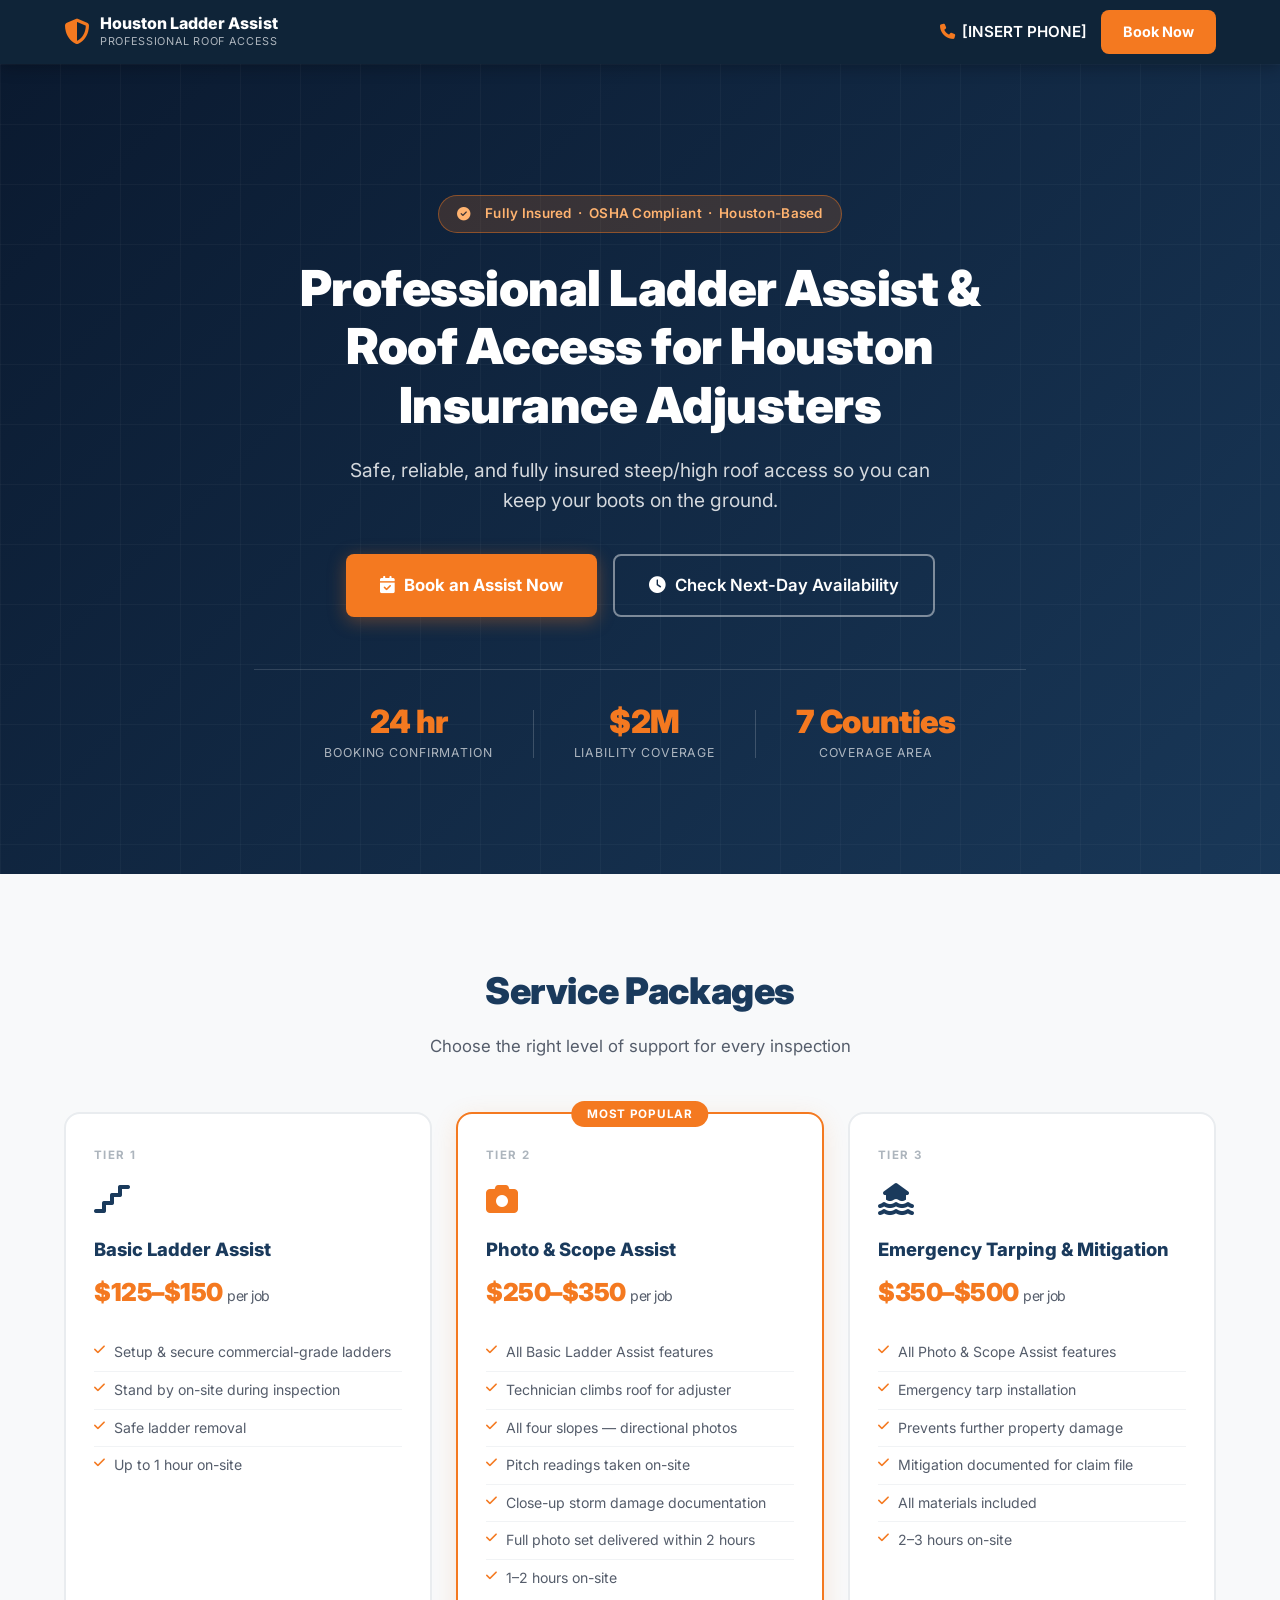
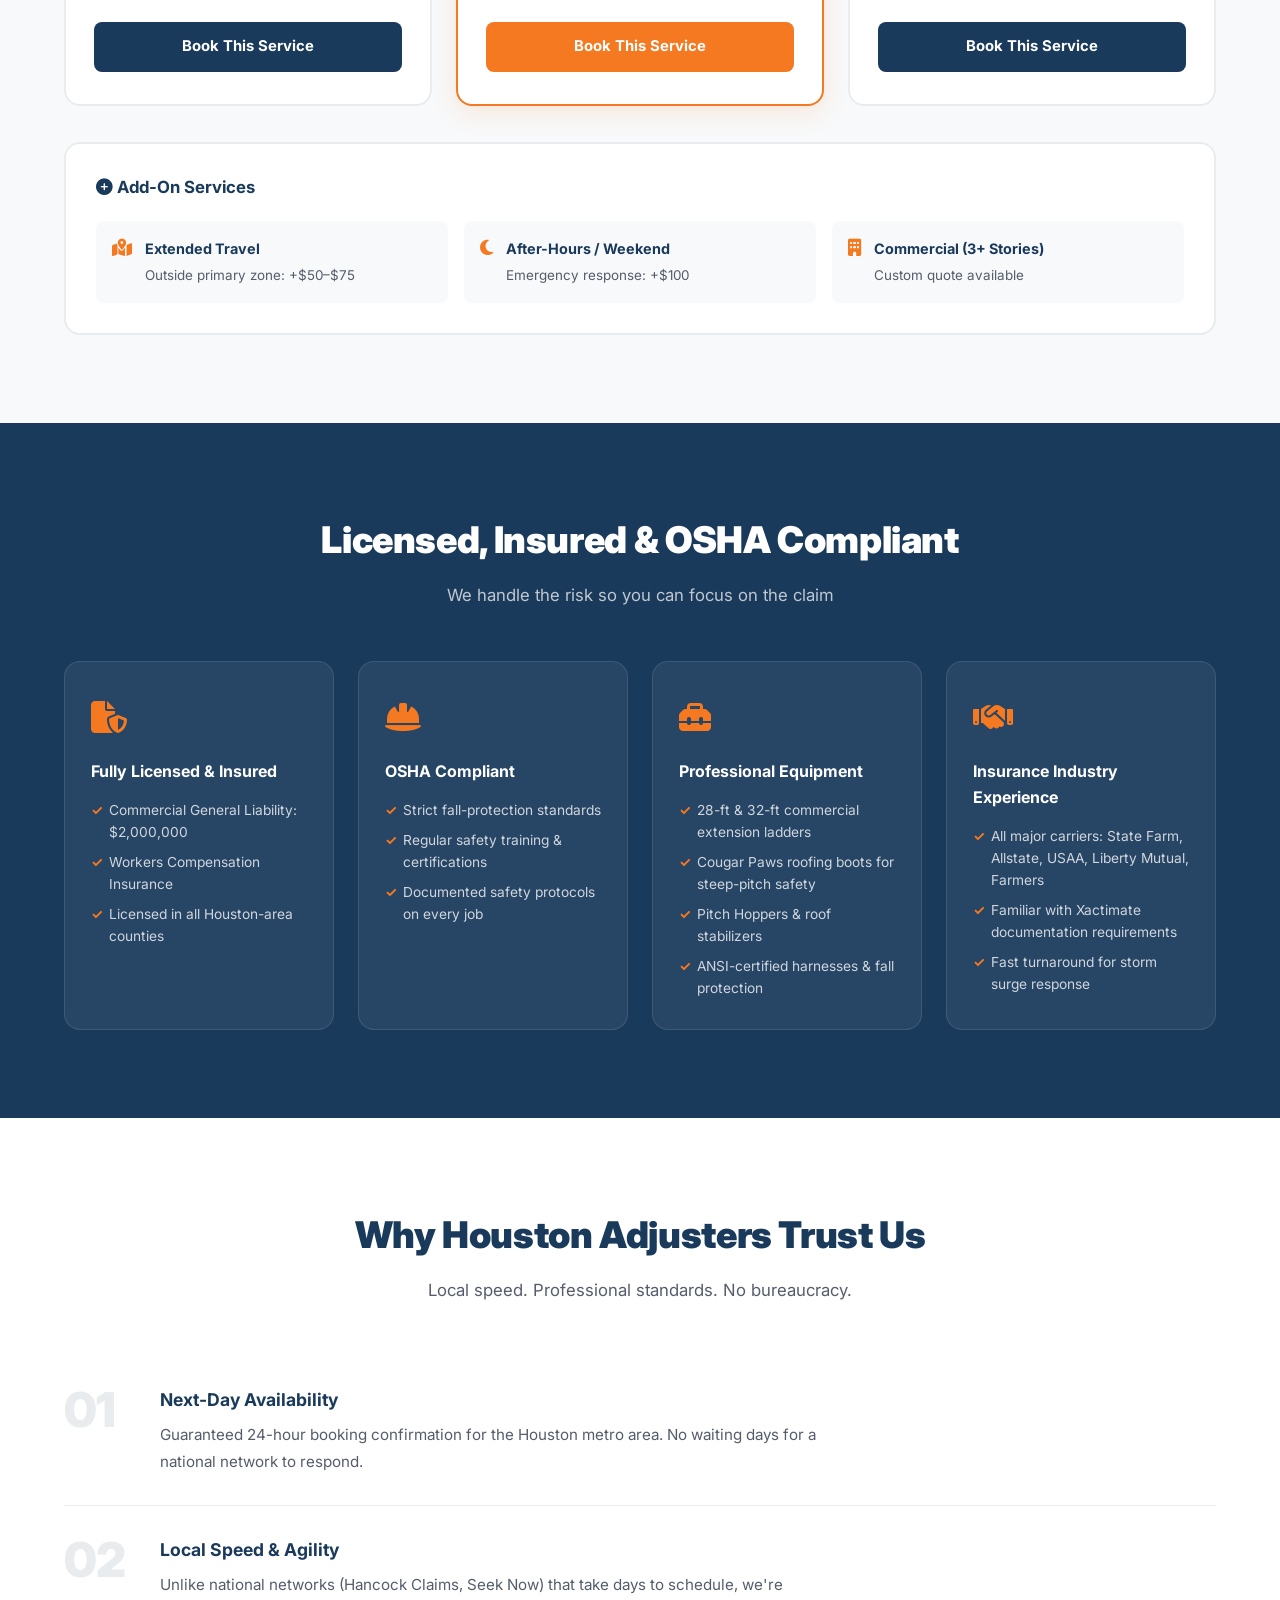
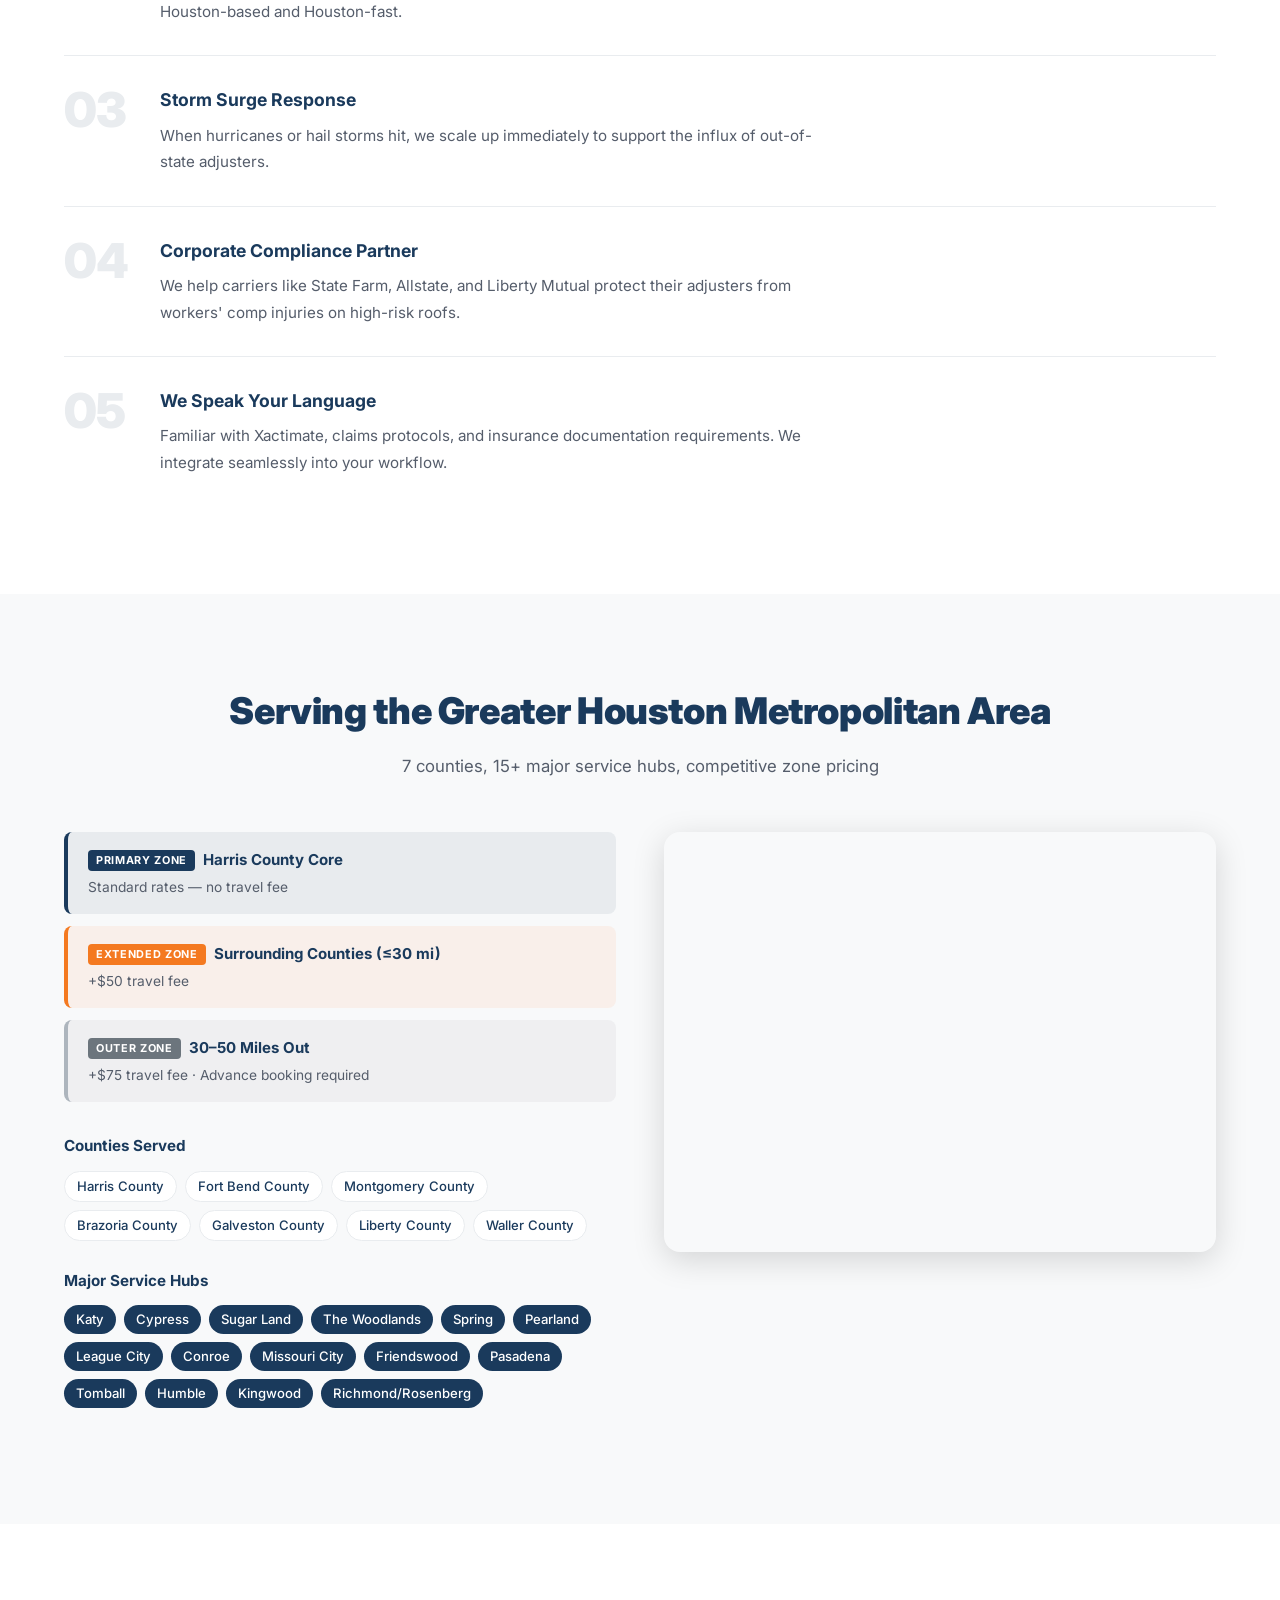
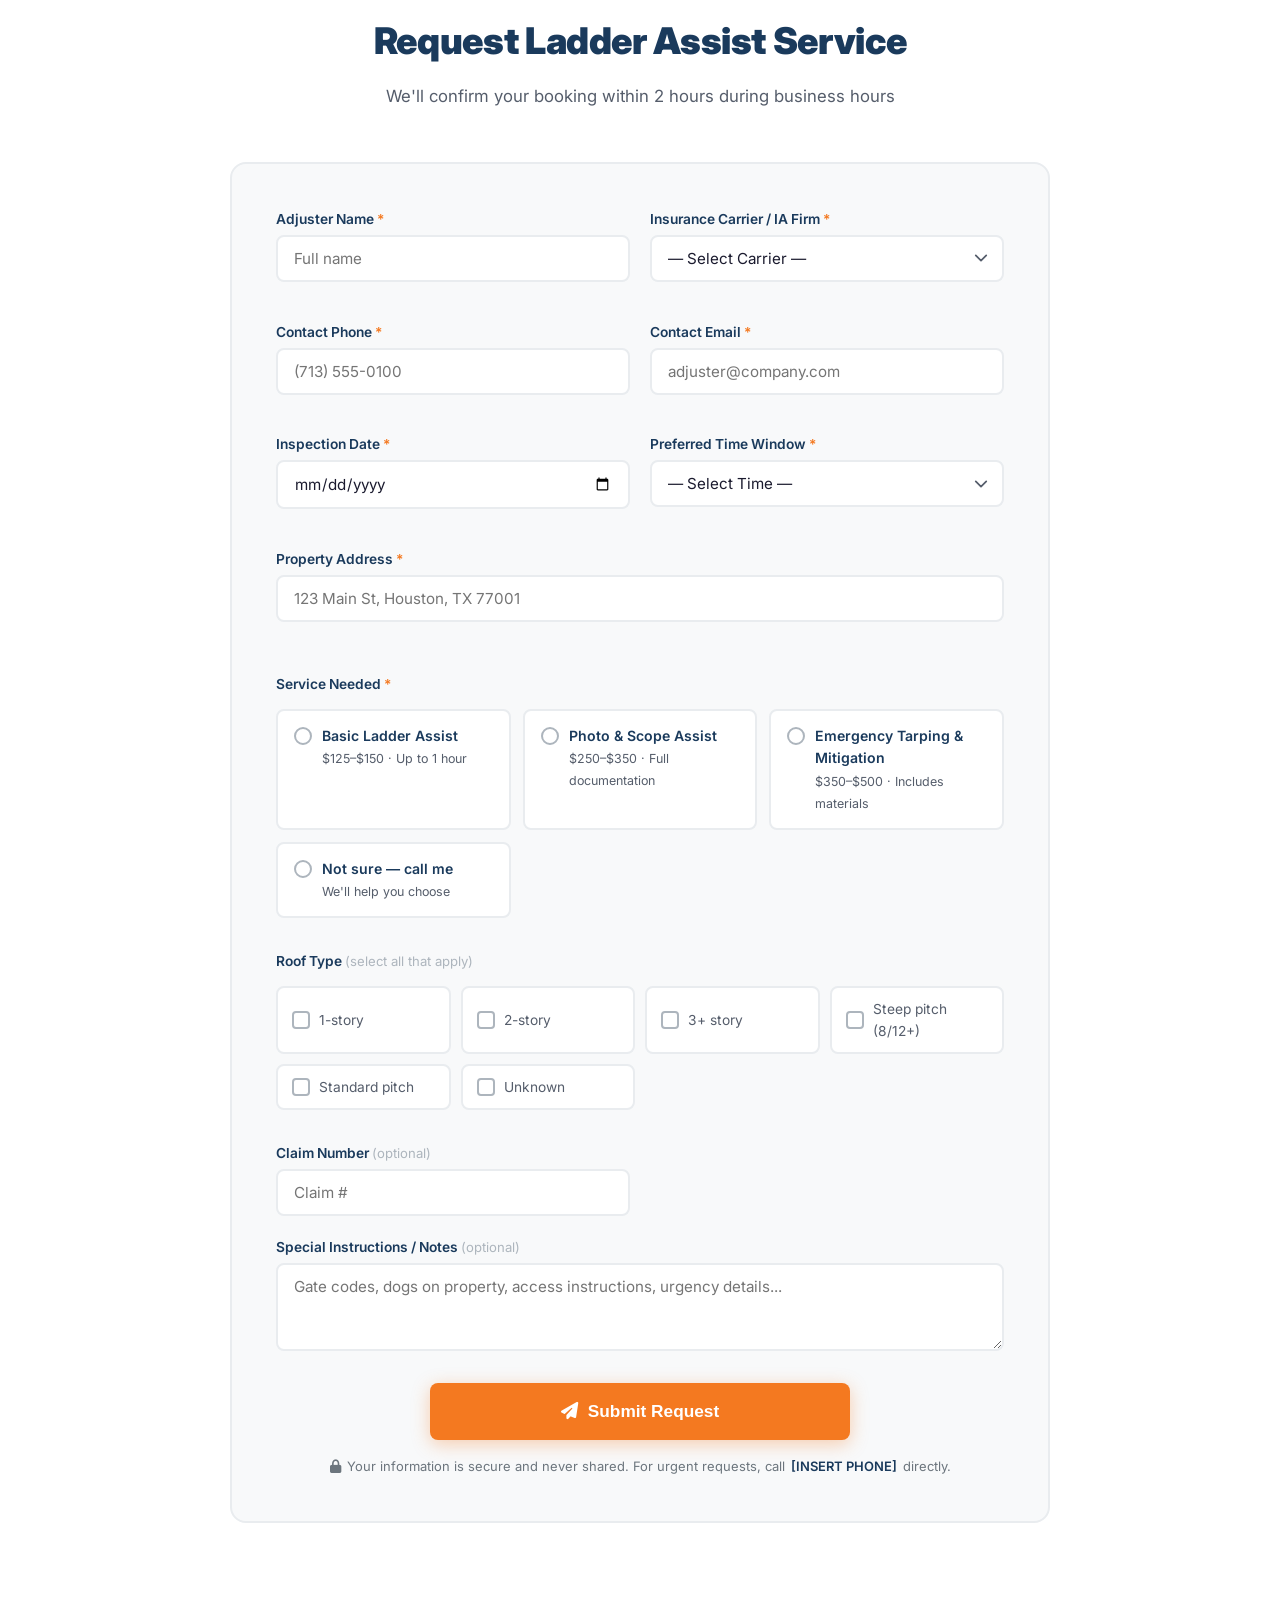
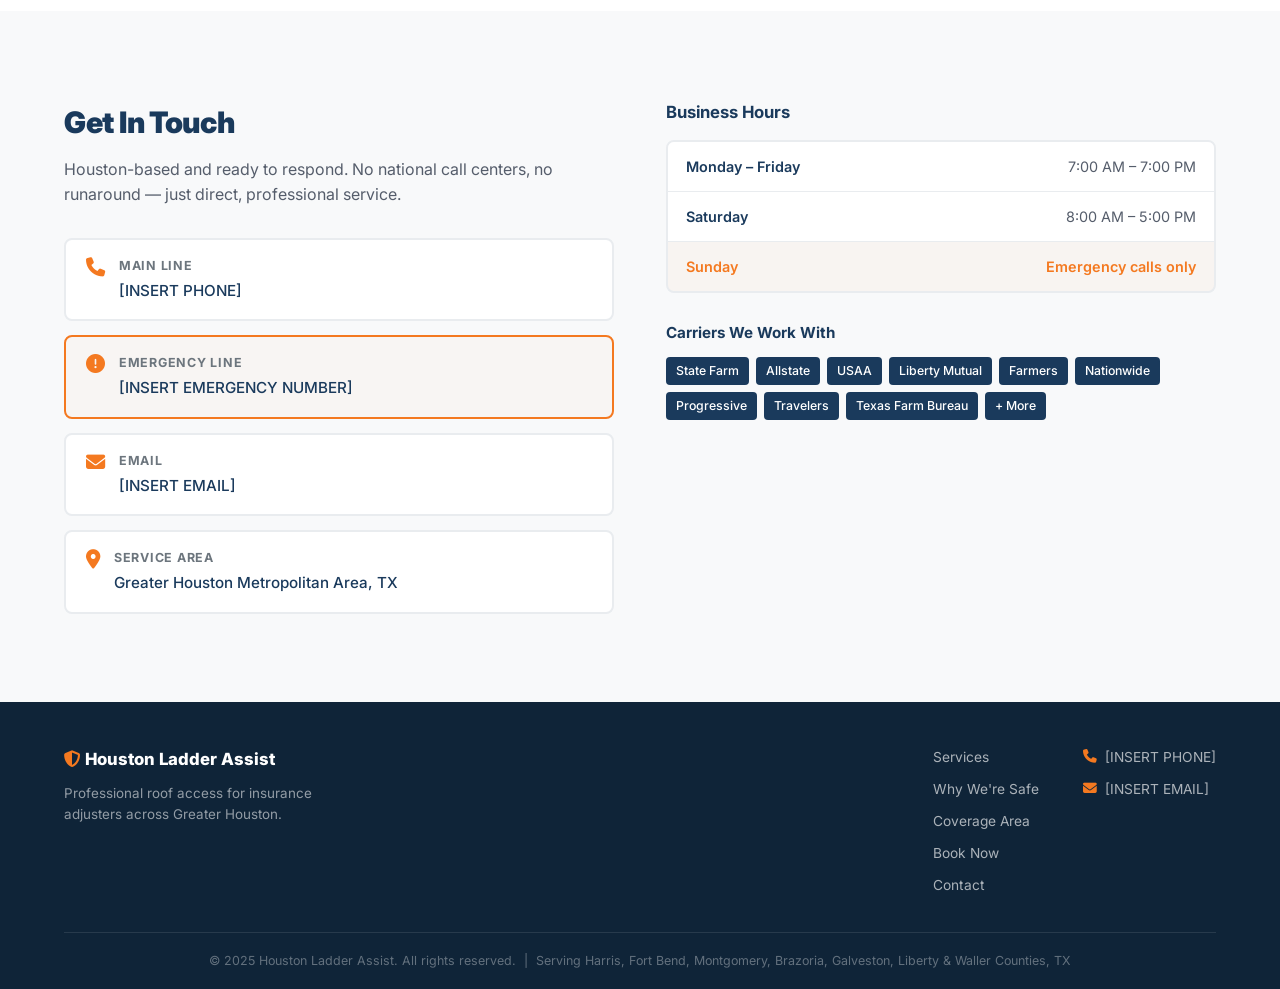
==== index.html @ 29b08df9 "Add full Houston Ladder Assist website Mobile-first, single-page site for a Houston roof access/ladd" ====
<!DOCTYPE html>
<html lang="en">
<head>
  <meta charset="UTF-8">
  <meta name="viewport" content="width=device-width, initial-scale=1.0">
  <title>Houston Ladder Assist | Professional Roof Access for Insurance Adjusters</title>
  <meta name="description" content="Professional ladder assist and roof access for insurance adjusters in Houston, TX. Fully insured, OSHA compliant. Serving Harris, Fort Bend, Montgomery, Brazoria & Galveston counties.">
  <meta name="keywords" content="Houston ladder assist insurance adjusters, roof access service Houston insurance, steep roof ladder setup Houston, OSHA compliant roof access Houston, hail damage roof inspection Houston">

  <!-- Local Business Schema -->
  <script type="application/ld+json">
  {
    "@context": "https://schema.org",
    "@type": "LocalBusiness",
    "name": "Houston Ladder Assist",
    "description": "Professional ladder assist and roof access service for insurance adjusters across Greater Houston",
    "telephone": "[INSERT PHONE]",
    "email": "[INSERT EMAIL]",
    "areaServed": ["Harris County TX", "Fort Bend County TX", "Montgomery County TX", "Brazoria County TX", "Galveston County TX", "Liberty County TX", "Waller County TX"],
    "address": {
      "@type": "PostalAddress",
      "addressLocality": "Houston",
      "addressRegion": "TX",
      "addressCountry": "US"
    },
    "openingHours": ["Mo-Fr 07:00-19:00", "Sa 08:00-17:00"],
    "priceRange": "$125-$500"
  }
  </script>

  <link rel="preconnect" href="https://fonts.googleapis.com">
  <link href="https://fonts.googleapis.com/css2?family=Inter:wght@400;500;600;700;800;900&display=swap" rel="stylesheet">
  <link rel="stylesheet" href="https://cdnjs.cloudflare.com/ajax/libs/font-awesome/6.5.0/css/all.min.css">
  <link rel="stylesheet" href="styles.css">
</head>
<body>

  <!-- ===== STICKY HEADER ===== -->
  <header class="sticky-header" id="stickyHeader">
    <div class="header-inner">
      <a href="#home" class="logo">
        <span class="logo-icon"><i class="fas fa-shield-halved"></i></span>
        <div>
          <span class="logo-title">Houston Ladder Assist</span>
          <span class="logo-tagline">Professional Roof Access</span>
        </div>
      </a>
      <div class="header-actions">
        <a href="tel:[INSERT-PHONE]" class="header-phone">
          <i class="fas fa-phone"></i>
          <span>[INSERT PHONE]</span>
        </a>
        <a href="#booking-form" class="btn-header-cta">Book Now</a>
      </div>
    </div>
  </header>

  <!-- ===== HERO ===== -->
  <section class="hero" id="home">
    <div class="hero-content">
      <div class="hero-badge">
        <i class="fas fa-circle-check"></i>&nbsp; Fully Insured &nbsp;·&nbsp; OSHA Compliant &nbsp;·&nbsp; Houston-Based
      </div>
      <h1>Professional Ladder Assist &amp; Roof Access for Houston Insurance Adjusters</h1>
      <p class="hero-sub">Safe, reliable, and fully insured steep/high roof access so you can keep your boots on the ground.</p>
      <div class="hero-ctas">
        <a href="#booking-form" class="btn-primary"><i class="fas fa-calendar-check"></i> Book an Assist Now</a>
        <a href="#booking-form" class="btn-secondary"><i class="fas fa-clock"></i> Check Next-Day Availability</a>
      </div>
      <div class="hero-stats">
        <div class="stat">
          <strong>24 hr</strong>
          <span>Booking Confirmation</span>
        </div>
        <div class="stat-divider"></div>
        <div class="stat">
          <strong>$2M</strong>
          <span>Liability Coverage</span>
        </div>
        <div class="stat-divider"></div>
        <div class="stat">
          <strong>7 Counties</strong>
          <span>Coverage Area</span>
        </div>
      </div>
    </div>
  </section>

  <!-- ===== SERVICES ===== -->
  <section class="services" id="services">
    <div class="container">
      <div class="section-header">
        <h2>Service Packages</h2>
        <p>Choose the right level of support for every inspection</p>
      </div>

      <div class="services-grid">
        <!-- Tier 1 -->
        <div class="service-card">
          <div class="service-tier-label">Tier 1</div>
          <div class="service-icon"><i class="fas fa-stairs"></i></div>
          <h3>Basic Ladder Assist</h3>
          <div class="service-price">$125–$150 <span>per job</span></div>
          <ul class="service-features">
            <li><i class="fas fa-check"></i> Setup &amp; secure commercial-grade ladders</li>
            <li><i class="fas fa-check"></i> Stand by on-site during inspection</li>
            <li><i class="fas fa-check"></i> Safe ladder removal</li>
            <li><i class="fas fa-check"></i> Up to 1 hour on-site</li>
          </ul>
          <a href="#booking-form" class="btn-book">Book This Service</a>
        </div>

        <!-- Tier 2 - Featured -->
        <div class="service-card featured">
          <div class="service-badge">Most Popular</div>
          <div class="service-tier-label">Tier 2</div>
          <div class="service-icon"><i class="fas fa-camera"></i></div>
          <h3>Photo &amp; Scope Assist</h3>
          <div class="service-price">$250–$350 <span>per job</span></div>
          <ul class="service-features">
            <li><i class="fas fa-check"></i> All Basic Ladder Assist features</li>
            <li><i class="fas fa-check"></i> Technician climbs roof for adjuster</li>
            <li><i class="fas fa-check"></i> All four slopes — directional photos</li>
            <li><i class="fas fa-check"></i> Pitch readings taken on-site</li>
            <li><i class="fas fa-check"></i> Close-up storm damage documentation</li>
            <li><i class="fas fa-check"></i> Full photo set delivered within 2 hours</li>
            <li><i class="fas fa-check"></i> 1–2 hours on-site</li>
          </ul>
          <a href="#booking-form" class="btn-book">Book This Service</a>
        </div>

        <!-- Tier 3 -->
        <div class="service-card">
          <div class="service-tier-label">Tier 3</div>
          <div class="service-icon"><i class="fas fa-house-flood-water"></i></div>
          <h3>Emergency Tarping &amp; Mitigation</h3>
          <div class="service-price">$350–$500 <span>per job</span></div>
          <ul class="service-features">
            <li><i class="fas fa-check"></i> All Photo &amp; Scope Assist features</li>
            <li><i class="fas fa-check"></i> Emergency tarp installation</li>
            <li><i class="fas fa-check"></i> Prevents further property damage</li>
            <li><i class="fas fa-check"></i> Mitigation documented for claim file</li>
            <li><i class="fas fa-check"></i> All materials included</li>
            <li><i class="fas fa-check"></i> 2–3 hours on-site</li>
          </ul>
          <a href="#booking-form" class="btn-book">Book This Service</a>
        </div>
      </div>

      <!-- Add-ons -->
      <div class="addons">
        <h3><i class="fas fa-plus-circle"></i> Add-On Services</h3>
        <div class="addons-grid">
          <div class="addon-item">
            <i class="fas fa-map-location-dot"></i>
            <div>
              <strong>Extended Travel</strong>
              <span>Outside primary zone: +$50–$75</span>
            </div>
          </div>
          <div class="addon-item">
            <i class="fas fa-moon"></i>
            <div>
              <strong>After-Hours / Weekend</strong>
              <span>Emergency response: +$100</span>
            </div>
          </div>
          <div class="addon-item">
            <i class="fas fa-building"></i>
            <div>
              <strong>Commercial (3+ Stories)</strong>
              <span>Custom quote available</span>
            </div>
          </div>
        </div>
      </div>
    </div>
  </section>

  <!-- ===== TRUST & SAFETY ===== -->
  <section class="trust" id="trust">
    <div class="container">
      <div class="section-header light">
        <h2>Licensed, Insured &amp; OSHA Compliant</h2>
        <p>We handle the risk so you can focus on the claim</p>
      </div>
      <div class="trust-grid">
        <div class="trust-card">
          <div class="trust-icon"><i class="fas fa-file-shield"></i></div>
          <h3>Fully Licensed &amp; Insured</h3>
          <ul>
            <li>Commercial General Liability: $2,000,000</li>
            <li>Workers Compensation Insurance</li>
            <li>Licensed in all Houston-area counties</li>
          </ul>
        </div>
        <div class="trust-card">
          <div class="trust-icon"><i class="fas fa-hard-hat"></i></div>
          <h3>OSHA Compliant</h3>
          <ul>
            <li>Strict fall-protection standards</li>
            <li>Regular safety training &amp; certifications</li>
            <li>Documented safety protocols on every job</li>
          </ul>
        </div>
        <div class="trust-card">
          <div class="trust-icon"><i class="fas fa-toolbox"></i></div>
          <h3>Professional Equipment</h3>
          <ul>
            <li>28-ft &amp; 32-ft commercial extension ladders</li>
            <li>Cougar Paws roofing boots for steep-pitch safety</li>
            <li>Pitch Hoppers &amp; roof stabilizers</li>
            <li>ANSI-certified harnesses &amp; fall protection</li>
          </ul>
        </div>
        <div class="trust-card">
          <div class="trust-icon"><i class="fas fa-handshake"></i></div>
          <h3>Insurance Industry Experience</h3>
          <ul>
            <li>All major carriers: State Farm, Allstate, USAA, Liberty Mutual, Farmers</li>
            <li>Familiar with Xactimate documentation requirements</li>
            <li>Fast turnaround for storm surge response</li>
          </ul>
        </div>
      </div>
    </div>
  </section>

  <!-- ===== WHY CHOOSE US ===== -->
  <section class="why-us" id="why-us">
    <div class="container">
      <div class="section-header">
        <h2>Why Houston Adjusters Trust Us</h2>
        <p>Local speed. Professional standards. No bureaucracy.</p>
      </div>
      <div class="why-grid">
        <div class="why-item">
          <div class="why-number">01</div>
          <div class="why-content">
            <h3>Next-Day Availability</h3>
            <p>Guaranteed 24-hour booking confirmation for the Houston metro area. No waiting days for a national network to respond.</p>
          </div>
        </div>
        <div class="why-item">
          <div class="why-number">02</div>
          <div class="why-content">
            <h3>Local Speed &amp; Agility</h3>
            <p>Unlike national networks (Hancock Claims, Seek Now) that take days to schedule, we're Houston-based and Houston-fast.</p>
          </div>
        </div>
        <div class="why-item">
          <div class="why-number">03</div>
          <div class="why-content">
            <h3>Storm Surge Response</h3>
            <p>When hurricanes or hail storms hit, we scale up immediately to support the influx of out-of-state adjusters.</p>
          </div>
        </div>
        <div class="why-item">
          <div class="why-number">04</div>
          <div class="why-content">
            <h3>Corporate Compliance Partner</h3>
            <p>We help carriers like State Farm, Allstate, and Liberty Mutual protect their adjusters from workers' comp injuries on high-risk roofs.</p>
          </div>
        </div>
        <div class="why-item">
          <div class="why-number">05</div>
          <div class="why-content">
            <h3>We Speak Your Language</h3>
            <p>Familiar with Xactimate, claims protocols, and insurance documentation requirements. We integrate seamlessly into your workflow.</p>
          </div>
        </div>
      </div>
    </div>
  </section>

  <!-- ===== COVERAGE AREA ===== -->
  <section class="coverage" id="coverage">
    <div class="container">
      <div class="section-header">
        <h2>Serving the Greater Houston Metropolitan Area</h2>
        <p>7 counties, 15+ major service hubs, competitive zone pricing</p>
      </div>
      <div class="coverage-layout">
        <div class="coverage-info">
          <div class="coverage-zones">
            <div class="zone primary-zone">
              <h3><span class="zone-badge">Primary Zone</span> Harris County Core</h3>
              <p>Standard rates — no travel fee</p>
            </div>
            <div class="zone extended-zone">
              <h3><span class="zone-badge">Extended Zone</span> Surrounding Counties (≤30 mi)</h3>
              <p>+$50 travel fee</p>
            </div>
            <div class="zone outer-zone">
              <h3><span class="zone-badge">Outer Zone</span> 30–50 Miles Out</h3>
              <p>+$75 travel fee · Advance booking required</p>
            </div>
          </div>

          <div class="counties">
            <h3>Counties Served</h3>
            <div class="county-tags">
              <span>Harris County</span>
              <span>Fort Bend County</span>
              <span>Montgomery County</span>
              <span>Brazoria County</span>
              <span>Galveston County</span>
              <span>Liberty County</span>
              <span>Waller County</span>
            </div>
          </div>

          <div class="hubs">
            <h3>Major Service Hubs</h3>
            <div class="hub-list">
              <span>Katy</span><span>Cypress</span><span>Sugar Land</span>
              <span>The Woodlands</span><span>Spring</span><span>Pearland</span>
              <span>League City</span><span>Conroe</span><span>Missouri City</span>
              <span>Friendswood</span><span>Pasadena</span><span>Tomball</span>
              <span>Humble</span><span>Kingwood</span><span>Richmond/Rosenberg</span>
            </div>
          </div>
        </div>

        <div class="coverage-map">
          <iframe
            src="https://www.google.com/maps/embed?pb=!1m14!1m12!1m3!1d442746.8!2d-95.55!3d29.77!2m3!1f0!2f0!3f0!3m2!1i1024!2i768!4f13.1!5e0!3m2!1sen!2sus!4v1"
            width="100%"
            height="420"
            style="border:0;"
            allowfullscreen=""
            loading="lazy"
            referrerpolicy="no-referrer-when-downgrade"
            title="Houston Ladder Assist Service Coverage Area — Greater Houston Metropolitan Area">
          </iframe>
        </div>
      </div>
    </div>
  </section>

  <!-- ===== BOOKING FORM ===== -->
  <section class="booking" id="booking-form">
    <div class="container">
      <div class="section-header">
        <h2>Request Ladder Assist Service</h2>
        <p>We'll confirm your booking within 2 hours during business hours</p>
      </div>

      <form id="ladderAssistForm" class="booking-form" novalidate>
        <div class="form-grid">
          <div class="form-group">
            <label for="adjusterName">Adjuster Name <span class="required">*</span></label>
            <input type="text" id="adjusterName" name="adjusterName" placeholder="Full name" required autocomplete="name">
            <span class="error-msg" id="err-adjusterName"></span>
          </div>

          <div class="form-group">
            <label for="carrier">Insurance Carrier / IA Firm <span class="required">*</span></label>
            <select id="carrier" name="carrier" required>
              <option value="">— Select Carrier —</option>
              <option>State Farm</option>
              <option>Allstate</option>
              <option>Liberty Mutual</option>
              <option>USAA</option>
              <option>Farmers Insurance</option>
              <option>Nationwide</option>
              <option>Progressive</option>
              <option>Travelers</option>
              <option>Texas Farm Bureau</option>
              <option>Amica Mutual</option>
              <option>Chubb</option>
              <option>Mercury Insurance</option>
              <option>Safeco</option>
              <option>State Auto</option>
              <option>The Hartford</option>
              <option>Cincinnati Insurance</option>
              <option>Independent Adjusting Firm</option>
              <option>Other (specify in notes)</option>
            </select>
            <span class="error-msg" id="err-carrier"></span>
          </div>

          <div class="form-group">
            <label for="phone">Contact Phone <span class="required">*</span></label>
            <input type="tel" id="phone" name="phone" placeholder="(713) 555-0100" required autocomplete="tel">
            <span class="error-msg" id="err-phone"></span>
          </div>

          <div class="form-group">
            <label for="email">Contact Email <span class="required">*</span></label>
            <input type="email" id="email" name="email" placeholder="adjuster@company.com" required autocomplete="email">
            <span class="error-msg" id="err-email"></span>
          </div>

          <div class="form-group">
            <label for="inspectionDate">Inspection Date <span class="required">*</span></label>
            <input type="date" id="inspectionDate" name="inspectionDate" required>
            <span class="error-msg" id="err-inspectionDate"></span>
          </div>

          <div class="form-group">
            <label for="timeWindow">Preferred Time Window <span class="required">*</span></label>
            <select id="timeWindow" name="timeWindow" required>
              <option value="">— Select Time —</option>
              <option>Morning (8am–12pm)</option>
              <option>Afternoon (12pm–4pm)</option>
              <option>Late Afternoon (4pm–6pm)</option>
              <option>Flexible</option>
            </select>
            <span class="error-msg" id="err-timeWindow"></span>
          </div>

          <div class="form-group full-width">
            <label for="propertyAddress">Property Address <span class="required">*</span></label>
            <input type="text" id="propertyAddress" name="propertyAddress" placeholder="123 Main St, Houston, TX 77001" required autocomplete="street-address">
            <span class="error-msg" id="err-propertyAddress"></span>
          </div>
        </div>

        <!-- Service Selection -->
        <div class="form-section">
          <p class="form-label">Service Needed <span class="required">*</span></p>
          <div class="radio-group" id="serviceGroup">
            <label class="radio-option">
              <input type="radio" name="service" value="Basic Ladder Assist">
              <span class="radio-custom"></span>
              <div>
                <strong>Basic Ladder Assist</strong>
                <span>$125–$150 · Up to 1 hour</span>
              </div>
            </label>
            <label class="radio-option">
              <input type="radio" name="service" value="Photo & Scope Assist">
              <span class="radio-custom"></span>
              <div>
                <strong>Photo &amp; Scope Assist</strong>
                <span>$250–$350 · Full documentation</span>
              </div>
            </label>
            <label class="radio-option">
              <input type="radio" name="service" value="Emergency Tarping & Mitigation">
              <span class="radio-custom"></span>
              <div>
                <strong>Emergency Tarping &amp; Mitigation</strong>
                <span>$350–$500 · Includes materials</span>
              </div>
            </label>
            <label class="radio-option">
              <input type="radio" name="service" value="Not sure - call me">
              <span class="radio-custom"></span>
              <div>
                <strong>Not sure — call me</strong>
                <span>We'll help you choose</span>
              </div>
            </label>
          </div>
          <span class="error-msg" id="err-service"></span>
        </div>

        <!-- Roof Type -->
        <div class="form-section">
          <p class="form-label">Roof Type <span class="optional">(select all that apply)</span></p>
          <div class="checkbox-group">
            <label class="checkbox-option">
              <input type="checkbox" name="roofType" value="1-story">
              <span class="checkbox-custom"></span>1-story
            </label>
            <label class="checkbox-option">
              <input type="checkbox" name="roofType" value="2-story">
              <span class="checkbox-custom"></span>2-story
            </label>
            <label class="checkbox-option">
              <input type="checkbox" name="roofType" value="3+ story">
              <span class="checkbox-custom"></span>3+ story
            </label>
            <label class="checkbox-option">
              <input type="checkbox" name="roofType" value="Steep pitch (8/12+)">
              <span class="checkbox-custom"></span>Steep pitch (8/12+)
            </label>
            <label class="checkbox-option">
              <input type="checkbox" name="roofType" value="Standard pitch">
              <span class="checkbox-custom"></span>Standard pitch
            </label>
            <label class="checkbox-option">
              <input type="checkbox" name="roofType" value="Unknown">
              <span class="checkbox-custom"></span>Unknown
            </label>
          </div>
        </div>

        <!-- Optional Fields -->
        <div class="form-grid">
          <div class="form-group">
            <label for="claimNumber">Claim Number <span class="optional">(optional)</span></label>
            <input type="text" id="claimNumber" name="claimNumber" placeholder="Claim #">
          </div>
          <div class="form-group full-width">
            <label for="notes">Special Instructions / Notes <span class="optional">(optional)</span></label>
            <textarea id="notes" name="notes" rows="3" placeholder="Gate codes, dogs on property, access instructions, urgency details..."></textarea>
          </div>
        </div>

        <div class="form-submit">
          <button type="submit" class="btn-submit" id="submitBtn">
            <i class="fas fa-paper-plane"></i> Submit Request
          </button>
          <p class="form-disclaimer">
            <i class="fas fa-lock"></i> Your information is secure and never shared.
            For urgent requests, call <a href="tel:[INSERT-PHONE]">[INSERT PHONE]</a> directly.
          </p>
        </div>

        <div class="form-success" id="formSuccess" hidden>
          <div class="success-icon"><i class="fas fa-circle-check"></i></div>
          <h3>Request Submitted!</h3>
          <p>Thank you! We'll confirm your booking within 2 hours during business hours. For urgent requests, call us at <a href="tel:[INSERT-PHONE]">[INSERT PHONE]</a>.</p>
        </div>
      </form>
    </div>
  </section>

  <!-- ===== CONTACT ===== -->
  <section class="contact" id="contact">
    <div class="container">
      <div class="contact-grid">
        <div class="contact-info">
          <h2>Get In Touch</h2>
          <p>Houston-based and ready to respond. No national call centers, no runaround — just direct, professional service.</p>
          <div class="contact-items">
            <a href="tel:[INSERT-PHONE]" class="contact-item">
              <i class="fas fa-phone"></i>
              <div>
                <strong>Main Line</strong>
                <span>[INSERT PHONE]</span>
              </div>
            </a>
            <a href="tel:[INSERT-EMERGENCY]" class="contact-item emergency">
              <i class="fas fa-circle-exclamation"></i>
              <div>
                <strong>Emergency Line</strong>
                <span>[INSERT EMERGENCY NUMBER]</span>
              </div>
            </a>
            <a href="mailto:[INSERT-EMAIL]" class="contact-item">
              <i class="fas fa-envelope"></i>
              <div>
                <strong>Email</strong>
                <span>[INSERT EMAIL]</span>
              </div>
            </a>
            <div class="contact-item">
              <i class="fas fa-location-dot"></i>
              <div>
                <strong>Service Area</strong>
                <span>Greater Houston Metropolitan Area, TX</span>
              </div>
            </div>
          </div>
        </div>

        <div class="contact-hours">
          <h3>Business Hours</h3>
          <div class="hours-list">
            <div class="hours-row">
              <span>Monday – Friday</span>
              <span>7:00 AM – 7:00 PM</span>
            </div>
            <div class="hours-row">
              <span>Saturday</span>
              <span>8:00 AM – 5:00 PM</span>
            </div>
            <div class="hours-row emergency-hours">
              <span>Sunday</span>
              <span>Emergency calls only</span>
            </div>
          </div>

          <div class="carriers-note">
            <h3>Carriers We Work With</h3>
            <div class="carrier-tags">
              <span>State Farm</span>
              <span>Allstate</span>
              <span>USAA</span>
              <span>Liberty Mutual</span>
              <span>Farmers</span>
              <span>Nationwide</span>
              <span>Progressive</span>
              <span>Travelers</span>
              <span>Texas Farm Bureau</span>
              <span>+ More</span>
            </div>
          </div>
        </div>
      </div>
    </div>
  </section>

  <!-- ===== FOOTER ===== -->
  <footer class="footer">
    <div class="container">
      <div class="footer-inner">
        <div class="footer-brand">
          <span class="footer-logo"><i class="fas fa-shield-halved"></i> Houston Ladder Assist</span>
          <p>Professional roof access for insurance adjusters across Greater Houston.</p>
        </div>
        <nav class="footer-links" aria-label="Footer navigation">
          <a href="#services">Services</a>
          <a href="#trust">Why We're Safe</a>
          <a href="#coverage">Coverage Area</a>
          <a href="#booking-form">Book Now</a>
          <a href="#contact">Contact</a>
        </nav>
        <div class="footer-contact">
          <a href="tel:[INSERT-PHONE]"><i class="fas fa-phone"></i> [INSERT PHONE]</a>
          <a href="mailto:[INSERT-EMAIL]"><i class="fas fa-envelope"></i> [INSERT EMAIL]</a>
        </div>
      </div>
      <div class="footer-bottom">
        <p>&copy; 2025 Houston Ladder Assist. All rights reserved. &nbsp;|&nbsp; Serving Harris, Fort Bend, Montgomery, Brazoria, Galveston, Liberty &amp; Waller Counties, TX</p>
      </div>
    </div>
  </footer>

  <script src="script.js"></script>
</body>
</html>
---- styles.css ----
/* =============================================
   CSS Custom Properties
   ============================================= */
:root {
  --navy:        #1a3a5c;
  --navy-dark:   #0f2438;
  --navy-light:  #254f7d;
  --orange:      #f47920;
  --orange-dark: #d4631a;
  --orange-glow: rgba(244, 121, 32, 0.35);
  --gray-50:     #f8f9fa;
  --gray-100:    #f1f3f5;
  --gray-200:    #e9ecef;
  --gray-400:    #adb5bd;
  --gray-600:    #6c757d;
  --gray-800:    #343a40;
  --white:       #ffffff;
  --text:        #1a1a2e;
  --text-light:  #555d6b;

  --shadow-sm:  0 1px 3px rgba(0,0,0,0.08);
  --shadow-md:  0 4px 14px rgba(0,0,0,0.12);
  --shadow-lg:  0 8px 32px rgba(0,0,0,0.15);

  --radius:     8px;
  --radius-lg:  16px;
  --transition: 0.2s ease;

  --header-height: 64px;
}

/* =============================================
   Reset & Base
   ============================================= */
*, *::before, *::after { box-sizing: border-box; margin: 0; padding: 0; }

html {
  scroll-behavior: smooth;
  font-size: 16px;
}

body {
  font-family: 'Inter', -apple-system, BlinkMacSystemFont, 'Segoe UI', sans-serif;
  color: var(--text);
  background: var(--white);
  line-height: 1.6;
  -webkit-font-smoothing: antialiased;
}

img  { max-width: 100%; height: auto; display: block; }
a    { color: inherit; text-decoration: none; }
ul   { list-style: none; }

.container {
  max-width: 1200px;
  margin: 0 auto;
  padding: 0 24px;
}

:target { scroll-margin-top: calc(var(--header-height) + 8px); }

/* =============================================
   Sticky Header
   ============================================= */
.sticky-header {
  position: sticky;
  top: 0;
  z-index: 1000;
  background: var(--navy-dark);
  box-shadow: 0 2px 16px rgba(0,0,0,0.3);
  height: var(--header-height);
}

.header-inner {
  display: flex;
  align-items: center;
  justify-content: space-between;
  height: var(--header-height);
  max-width: 1200px;
  margin: 0 auto;
  padding: 0 24px;
}

.logo {
  display: flex;
  align-items: center;
  gap: 10px;
  color: var(--white);
}

.logo-icon { font-size: 1.6rem; color: var(--orange); }

.logo-title {
  display: block;
  font-weight: 800;
  font-size: 1rem;
  line-height: 1.2;
  color: var(--white);
}

.logo-tagline {
  display: block;
  font-size: 0.68rem;
  color: var(--gray-400);
  text-transform: uppercase;
  letter-spacing: 0.06em;
}

.header-actions { display: flex; align-items: center; gap: 14px; }

.header-phone {
  display: flex;
  align-items: center;
  gap: 7px;
  color: var(--white);
  font-weight: 600;
  font-size: 0.95rem;
  white-space: nowrap;
}
.header-phone i { color: var(--orange); }

.btn-header-cta {
  background: var(--orange);
  color: var(--white);
  padding: 10px 22px;
  border-radius: var(--radius);
  font-weight: 700;
  font-size: 0.9rem;
  white-space: nowrap;
  transition: background var(--transition);
}
.btn-header-cta:hover { background: var(--orange-dark); }

/* =============================================
   Hero
   ============================================= */
.hero {
  position: relative;
  min-height: 90vh;
  display: flex;
  align-items: center;
  /* Geometric overlay — replace url() with your actual image */
  background:
    linear-gradient(135deg, rgba(10,25,47,0.94) 0%, rgba(26,58,92,0.88) 100%),
    url('images/hero-background.jpg') center / cover no-repeat;
  background-color: var(--navy-dark);
  overflow: hidden;
}

/* Subtle grid pattern overlay */
.hero::after {
  content: '';
  position: absolute;
  inset: 0;
  background-image:
    linear-gradient(rgba(255,255,255,0.03) 1px, transparent 1px),
    linear-gradient(90deg, rgba(255,255,255,0.03) 1px, transparent 1px);
  background-size: 60px 60px;
  pointer-events: none;
}

.hero-content {
  position: relative;
  z-index: 1;
  max-width: 820px;
  margin: 0 auto;
  padding: 80px 24px 60px;
  text-align: center;
  color: var(--white);
}

.hero-badge {
  display: inline-flex;
  align-items: center;
  gap: 8px;
  background: rgba(244,121,32,0.18);
  border: 1px solid rgba(244,121,32,0.45);
  color: #ffb370;
  padding: 7px 18px;
  border-radius: 50px;
  font-size: 0.84rem;
  font-weight: 600;
  margin-bottom: 26px;
  letter-spacing: 0.02em;
}

.hero h1 {
  font-size: clamp(1.9rem, 4.5vw, 3.1rem);
  font-weight: 900;
  line-height: 1.18;
  margin-bottom: 20px;
  color: var(--white);
  letter-spacing: -0.01em;
}

.hero-sub {
  font-size: clamp(1rem, 2vw, 1.2rem);
  color: rgba(255,255,255,0.82);
  margin-bottom: 38px;
  max-width: 620px;
  margin-left: auto;
  margin-right: auto;
}

.hero-ctas {
  display: flex;
  gap: 16px;
  justify-content: center;
  flex-wrap: wrap;
  margin-bottom: 52px;
}

.btn-primary {
  background: var(--orange);
  color: var(--white);
  padding: 16px 34px;
  border-radius: var(--radius);
  font-weight: 700;
  font-size: 1.05rem;
  display: inline-flex;
  align-items: center;
  gap: 9px;
  transition: all var(--transition);
  box-shadow: 0 4px 18px var(--orange-glow);
}
.btn-primary:hover {
  background: var(--orange-dark);
  transform: translateY(-2px);
  box-shadow: 0 7px 24px rgba(244,121,32,0.5);
}

.btn-secondary {
  background: transparent;
  color: var(--white);
  padding: 16px 34px;
  border-radius: var(--radius);
  font-weight: 600;
  font-size: 1.05rem;
  border: 2px solid rgba(255,255,255,0.45);
  display: inline-flex;
  align-items: center;
  gap: 9px;
  transition: all var(--transition);
}
.btn-secondary:hover {
  border-color: var(--white);
  background: rgba(255,255,255,0.1);
}

.hero-stats {
  display: flex;
  justify-content: center;
  align-items: center;
  gap: 0;
  flex-wrap: wrap;
  border-top: 1px solid rgba(255,255,255,0.14);
  padding-top: 36px;
}

.stat { text-align: center; padding: 0 40px; }

.stat strong {
  display: block;
  font-size: 2rem;
  font-weight: 900;
  color: var(--orange);
  line-height: 1;
  letter-spacing: -0.02em;
}

.stat span {
  display: block;
  font-size: 0.77rem;
  color: rgba(255,255,255,0.65);
  text-transform: uppercase;
  letter-spacing: 0.07em;
  margin-top: 5px;
}

.stat-divider {
  width: 1px;
  height: 48px;
  background: rgba(255,255,255,0.18);
}

/* =============================================
   Section Headers
   ============================================= */
.section-header {
  text-align: center;
  margin-bottom: 52px;
}

.section-header h2 {
  font-size: clamp(1.65rem, 3vw, 2.3rem);
  font-weight: 900;
  color: var(--navy);
  margin-bottom: 12px;
  letter-spacing: -0.01em;
}

.section-header p {
  font-size: 1.05rem;
  color: var(--text-light);
  max-width: 600px;
  margin: 0 auto;
}

.section-header.light h2 { color: var(--white); }
.section-header.light p  { color: rgba(255,255,255,0.72); }

/* =============================================
   Services
   ============================================= */
.services {
  padding: 88px 0;
  background: var(--gray-50);
}

.services-grid {
  display: grid;
  grid-template-columns: repeat(auto-fit, minmax(290px, 1fr));
  gap: 24px;
  margin-bottom: 36px;
}

.service-card {
  background: var(--white);
  border: 2px solid var(--gray-200);
  border-radius: var(--radius-lg);
  padding: 32px 28px;
  position: relative;
  display: flex;
  flex-direction: column;
  transition: all var(--transition);
}
.service-card:hover {
  border-color: var(--navy-light);
  box-shadow: var(--shadow-lg);
  transform: translateY(-4px);
}
.service-card.featured {
  border-color: var(--orange);
  box-shadow: 0 6px 24px rgba(244,121,32,0.15);
}

.service-badge {
  position: absolute;
  top: -13px;
  left: 50%;
  transform: translateX(-50%);
  background: var(--orange);
  color: var(--white);
  font-size: 0.73rem;
  font-weight: 700;
  padding: 4px 16px;
  border-radius: 50px;
  text-transform: uppercase;
  letter-spacing: 0.06em;
  white-space: nowrap;
}

.service-tier-label {
  font-size: 0.72rem;
  font-weight: 700;
  color: var(--gray-400);
  text-transform: uppercase;
  letter-spacing: 0.12em;
  margin-bottom: 10px;
}

.service-icon {
  font-size: 2rem;
  color: var(--navy);
  margin-bottom: 10px;
}
.service-card.featured .service-icon { color: var(--orange); }

.service-card h3 {
  font-size: 1.15rem;
  font-weight: 800;
  color: var(--navy);
  margin-bottom: 8px;
}

.service-price {
  font-size: 1.55rem;
  font-weight: 900;
  color: var(--orange);
  margin-bottom: 22px;
  letter-spacing: -0.02em;
}
.service-price span {
  font-size: 0.88rem;
  font-weight: 400;
  color: var(--text-light);
}

.service-features {
  flex: 1;
  margin-bottom: 26px;
}
.service-features li {
  display: flex;
  align-items: flex-start;
  gap: 9px;
  padding: 7px 0;
  font-size: 0.88rem;
  color: var(--text-light);
  border-bottom: 1px solid var(--gray-100);
}
.service-features li:last-child { border-bottom: none; }
.service-features .fa-check {
  color: var(--orange);
  margin-top: 3px;
  flex-shrink: 0;
  font-size: 0.78rem;
}

.btn-book {
  display: block;
  text-align: center;
  background: var(--navy);
  color: var(--white);
  padding: 13px 24px;
  border-radius: var(--radius);
  font-weight: 700;
  font-size: 0.93rem;
  transition: background var(--transition);
  margin-top: auto;
}
.btn-book:hover { background: var(--navy-light); }
.service-card.featured .btn-book              { background: var(--orange); }
.service-card.featured .btn-book:hover        { background: var(--orange-dark); }

/* Add-ons */
.addons {
  background: var(--white);
  border: 2px solid var(--gray-200);
  border-radius: var(--radius-lg);
  padding: 30px;
}
.addons h3 {
  font-size: 1.05rem;
  font-weight: 700;
  color: var(--navy);
  margin-bottom: 20px;
}
.addons-grid {
  display: grid;
  grid-template-columns: repeat(auto-fit, minmax(210px, 1fr));
  gap: 16px;
}
.addon-item {
  display: flex;
  align-items: flex-start;
  gap: 13px;
  padding: 16px;
  background: var(--gray-50);
  border-radius: var(--radius);
}
.addon-item i { color: var(--orange); font-size: 1.1rem; margin-top: 2px; flex-shrink: 0; }
.addon-item strong { display: block; font-size: 0.9rem; color: var(--navy); margin-bottom: 2px; }
.addon-item span   { font-size: 0.84rem; color: var(--text-light); }

/* =============================================
   Trust & Safety
   ============================================= */
.trust {
  padding: 88px 0;
  background: var(--navy);
}

.trust-grid {
  display: grid;
  grid-template-columns: repeat(auto-fit, minmax(240px, 1fr));
  gap: 24px;
}

.trust-card {
  background: rgba(255,255,255,0.06);
  border: 1px solid rgba(255,255,255,0.11);
  border-radius: var(--radius-lg);
  padding: 30px 26px;
  color: var(--white);
  transition: background var(--transition);
}
.trust-card:hover { background: rgba(255,255,255,0.11); }

.trust-icon { font-size: 2rem; color: var(--orange); margin-bottom: 16px; }

.trust-card h3 { font-size: 1rem; font-weight: 700; margin-bottom: 14px; color: var(--white); }

.trust-card ul { display: flex; flex-direction: column; gap: 8px; }

.trust-card li {
  font-size: 0.86rem;
  color: rgba(255,255,255,0.78);
  padding-left: 18px;
  position: relative;
}
.trust-card li::before {
  content: '✓';
  position: absolute;
  left: 0;
  color: var(--orange);
  font-weight: 700;
}

/* =============================================
   Why Choose Us
   ============================================= */
.why-us {
  padding: 88px 0;
  background: var(--white);
}

.why-grid { display: flex; flex-direction: column; gap: 0; }

.why-item {
  display: flex;
  align-items: flex-start;
  gap: 28px;
  padding: 30px 0;
  border-bottom: 1px solid var(--gray-200);
}
.why-item:last-child { border-bottom: none; }

.why-number {
  font-size: 3rem;
  font-weight: 900;
  color: var(--gray-200);
  line-height: 1;
  min-width: 68px;
  flex-shrink: 0;
  letter-spacing: -0.03em;
}

.why-content h3 { font-size: 1.1rem; font-weight: 700; color: var(--navy); margin-bottom: 8px; }
.why-content p  { font-size: 0.95rem; color: var(--text-light); line-height: 1.75; max-width: 680px; }

/* =============================================
   Coverage Area
   ============================================= */
.coverage {
  padding: 88px 0;
  background: var(--gray-50);
}

.coverage-layout {
  display: grid;
  grid-template-columns: 1fr 1fr;
  gap: 48px;
  align-items: start;
}

.coverage-zones {
  display: flex;
  flex-direction: column;
  gap: 12px;
  margin-bottom: 32px;
}

.zone {
  padding: 16px 20px;
  border-radius: var(--radius);
  border-left: 4px solid;
}
.primary-zone  { background: rgba(26,58,92,0.07);  border-color: var(--navy); }
.extended-zone { background: rgba(244,121,32,0.07); border-color: var(--orange); }
.outer-zone    { background: rgba(108,117,125,0.07);border-color: var(--gray-400); }

.zone h3 {
  font-size: 0.94rem;
  font-weight: 700;
  color: var(--navy);
  margin-bottom: 4px;
  display: flex;
  align-items: center;
  gap: 8px;
  flex-wrap: wrap;
}
.zone p { font-size: 0.86rem; color: var(--text-light); }

.zone-badge {
  font-size: 0.68rem;
  font-weight: 700;
  text-transform: uppercase;
  padding: 2px 8px;
  border-radius: 4px;
  letter-spacing: 0.06em;
}
.primary-zone  .zone-badge { background: var(--navy);     color: var(--white); }
.extended-zone .zone-badge { background: var(--orange);   color: var(--white); }
.outer-zone    .zone-badge { background: var(--gray-600); color: var(--white); }

.counties h3, .hubs h3 {
  font-size: 0.95rem;
  font-weight: 700;
  color: var(--navy);
  margin-bottom: 12px;
}

.county-tags, .hub-list {
  display: flex;
  flex-wrap: wrap;
  gap: 8px;
  margin-bottom: 28px;
}
.county-tags span {
  background: var(--white);
  border: 1px solid var(--gray-200);
  padding: 4px 12px;
  border-radius: 50px;
  font-size: 0.82rem;
  color: var(--navy);
  font-weight: 500;
}
.hub-list span {
  background: var(--navy);
  color: var(--white);
  padding: 4px 12px;
  border-radius: 50px;
  font-size: 0.82rem;
  font-weight: 500;
}

.coverage-map {
  border-radius: var(--radius-lg);
  overflow: hidden;
  box-shadow: var(--shadow-lg);
  position: sticky;
  top: calc(var(--header-height) + 20px);
}
.coverage-map iframe { display: block; }

/* =============================================
   Booking Form
   ============================================= */
.booking {
  padding: 88px 0;
  background: var(--white);
}
.booking .section-header h2 { color: var(--navy); }

.booking-form {
  max-width: 820px;
  margin: 0 auto;
  background: var(--gray-50);
  border: 2px solid var(--gray-200);
  border-radius: var(--radius-lg);
  padding: 44px;
}

.form-grid {
  display: grid;
  grid-template-columns: 1fr 1fr;
  gap: 20px;
  margin-bottom: 32px;
}

.form-group { display: flex; flex-direction: column; gap: 5px; }
.form-group.full-width { grid-column: 1 / -1; }

label {
  font-size: 0.86rem;
  font-weight: 600;
  color: var(--navy);
}
.required { color: var(--orange); }
.optional  { color: var(--gray-400); font-weight: 400; font-size: 0.82rem; }

input[type="text"],
input[type="tel"],
input[type="email"],
input[type="date"],
select,
textarea {
  width: 100%;
  padding: 12px 16px;
  border: 2px solid var(--gray-200);
  border-radius: var(--radius);
  font-size: 0.95rem;
  font-family: inherit;
  color: var(--text);
  background: var(--white);
  transition: border-color var(--transition), box-shadow var(--transition);
  -webkit-appearance: none;
  appearance: none;
}
select {
  background-image: url("data:image/svg+xml,%3csvg xmlns='http://www.w3.org/2000/svg' viewBox='0 0 16 16'%3e%3cpath fill='none' stroke='%23555d6b' stroke-linecap='round' stroke-linejoin='round' stroke-width='2' d='M2 5l6 6 6-6'/%3e%3c/svg%3e");
  background-repeat: no-repeat;
  background-position: right 14px center;
  background-size: 14px;
  padding-right: 42px;
}
input:focus, select:focus, textarea:focus {
  outline: none;
  border-color: var(--navy);
  box-shadow: 0 0 0 3px rgba(26,58,92,0.1);
}
input.is-invalid, select.is-invalid, textarea.is-invalid {
  border-color: #dc3545;
}
textarea { resize: vertical; min-height: 88px; }

.error-msg {
  font-size: 0.78rem;
  color: #dc3545;
  min-height: 1.1em;
}

/* Form sections (radio/checkbox) */
.form-section { margin-bottom: 32px; }

.form-label {
  display: block;
  font-size: 0.86rem;
  font-weight: 600;
  color: var(--navy);
  margin-bottom: 14px;
}

/* Radio buttons */
.radio-group {
  display: grid;
  grid-template-columns: repeat(auto-fill, minmax(190px, 1fr));
  gap: 12px;
}

.radio-option {
  display: flex;
  align-items: flex-start;
  gap: 10px;
  padding: 14px 16px;
  background: var(--white);
  border: 2px solid var(--gray-200);
  border-radius: var(--radius);
  cursor: pointer;
  transition: all var(--transition);
  font-weight: normal;
}
.radio-option:hover { border-color: var(--navy-light); }
.radio-option:has(input:checked) { border-color: var(--orange); background: rgba(244,121,32,0.04); }

.radio-option input[type="radio"] { position: absolute; opacity: 0; width: 0; height: 0; }

.radio-custom {
  width: 18px;
  height: 18px;
  border: 2px solid var(--gray-400);
  border-radius: 50%;
  flex-shrink: 0;
  margin-top: 2px;
  transition: all var(--transition);
  position: relative;
}
.radio-option input:checked ~ .radio-custom {
  border-color: var(--orange);
  background: var(--orange);
}
.radio-option input:checked ~ .radio-custom::after {
  content: '';
  position: absolute;
  width: 6px; height: 6px;
  background: var(--white);
  border-radius: 50%;
  top: 50%; left: 50%;
  transform: translate(-50%, -50%);
}

.radio-option div strong { display: block; font-size: 0.88rem; color: var(--navy); font-weight: 600; }
.radio-option div span  { font-size: 0.78rem; color: var(--text-light); }

/* Checkboxes */
.checkbox-group {
  display: grid;
  grid-template-columns: repeat(auto-fill, minmax(160px, 1fr));
  gap: 10px;
}

.checkbox-option {
  display: flex;
  align-items: center;
  gap: 9px;
  padding: 10px 14px;
  background: var(--white);
  border: 2px solid var(--gray-200);
  border-radius: var(--radius);
  cursor: pointer;
  font-size: 0.86rem;
  color: var(--text-light);
  transition: all var(--transition);
  font-weight: normal;
}
.checkbox-option:hover { border-color: var(--navy-light); }
.checkbox-option:has(input:checked) { border-color: var(--orange); background: rgba(244,121,32,0.04); color: var(--navy); }

.checkbox-option input[type="checkbox"] { position: absolute; opacity: 0; width: 0; height: 0; }

.checkbox-custom {
  width: 18px;
  height: 18px;
  border: 2px solid var(--gray-400);
  border-radius: 4px;
  flex-shrink: 0;
  transition: all var(--transition);
  position: relative;
}
.checkbox-option input:checked ~ .checkbox-custom {
  border-color: var(--orange);
  background: var(--orange);
}
.checkbox-option input:checked ~ .checkbox-custom::after {
  content: '✓';
  position: absolute;
  top: 50%; left: 50%;
  transform: translate(-50%, -50%);
  color: var(--white);
  font-size: 11px;
  font-weight: 700;
  line-height: 1;
}

/* Submit */
.form-submit { text-align: center; margin-top: 12px; }

.btn-submit {
  background: var(--orange);
  color: var(--white);
  border: none;
  padding: 18px 48px;
  border-radius: var(--radius);
  font-size: 1.08rem;
  font-weight: 700;
  cursor: pointer;
  transition: all var(--transition);
  display: inline-flex;
  align-items: center;
  gap: 10px;
  box-shadow: 0 4px 18px var(--orange-glow);
  width: 100%;
  justify-content: center;
  max-width: 420px;
}
.btn-submit:hover {
  background: var(--orange-dark);
  transform: translateY(-2px);
  box-shadow: 0 7px 24px rgba(244,121,32,0.5);
}
.btn-submit:disabled {
  opacity: 0.7;
  cursor: not-allowed;
  transform: none;
}

.form-disclaimer {
  margin-top: 16px;
  font-size: 0.81rem;
  color: var(--gray-600);
  display: flex;
  align-items: center;
  justify-content: center;
  gap: 6px;
  flex-wrap: wrap;
}
.form-disclaimer a { color: var(--navy); font-weight: 600; }

/* Success */
.form-success {
  text-align: center;
  padding: 48px 24px;
}
.success-icon { font-size: 4rem; color: #28a745; margin-bottom: 18px; }
.form-success h3 { font-size: 1.5rem; font-weight: 800; color: var(--navy); margin-bottom: 12px; }
.form-success p  { color: var(--text-light); max-width: 500px; margin: 0 auto; font-size: 1rem; }
.form-success a  { color: var(--navy); font-weight: 600; }

/* =============================================
   Contact
   ============================================= */
.contact {
  padding: 88px 0;
  background: var(--gray-50);
}

.contact-grid {
  display: grid;
  grid-template-columns: 1fr 1fr;
  gap: 52px;
  align-items: start;
}

.contact-info h2 {
  font-size: 1.85rem;
  font-weight: 900;
  color: var(--navy);
  margin-bottom: 10px;
  letter-spacing: -0.01em;
}
.contact-info > p { color: var(--text-light); margin-bottom: 30px; }

.contact-items { display: flex; flex-direction: column; gap: 14px; }

.contact-item {
  display: flex;
  align-items: flex-start;
  gap: 14px;
  padding: 16px 20px;
  background: var(--white);
  border: 2px solid var(--gray-200);
  border-radius: var(--radius);
  transition: all var(--transition);
}
.contact-item:hover { border-color: var(--navy-light); box-shadow: var(--shadow-sm); }
.contact-item.emergency { border-color: var(--orange); background: rgba(244,121,32,0.03); }
.contact-item i { color: var(--orange); font-size: 1.2rem; margin-top: 2px; flex-shrink: 0; }
.contact-item strong { display: block; font-size: 0.78rem; font-weight: 700; color: var(--gray-600); text-transform: uppercase; letter-spacing: 0.06em; margin-bottom: 2px; }
.contact-item span   { font-size: 0.95rem; color: var(--navy); font-weight: 500; }

.contact-hours h3 {
  font-size: 1.05rem;
  font-weight: 700;
  color: var(--navy);
  margin-bottom: 14px;
}

.hours-list {
  border: 2px solid var(--gray-200);
  border-radius: var(--radius);
  overflow: hidden;
  margin-bottom: 28px;
}

.hours-row {
  display: flex;
  justify-content: space-between;
  padding: 13px 18px;
  background: var(--white);
  border-bottom: 1px solid var(--gray-200);
  font-size: 0.9rem;
}
.hours-row:last-child { border-bottom: none; }
.hours-row span:first-child { font-weight: 600; color: var(--navy); }
.hours-row span:last-child  { color: var(--text-light); }

.emergency-hours { background: rgba(244,121,32,0.04) !important; }
.emergency-hours span { color: var(--orange) !important; font-weight: 600 !important; }

.carriers-note h3 { font-size: 0.95rem; font-weight: 700; color: var(--navy); margin-bottom: 12px; }

.carrier-tags { display: flex; flex-wrap: wrap; gap: 7px; }
.carrier-tags span {
  background: var(--navy);
  color: var(--white);
  padding: 4px 10px;
  border-radius: 4px;
  font-size: 0.77rem;
  font-weight: 500;
}

/* =============================================
   Footer
   ============================================= */
.footer {
  background: var(--navy-dark);
  color: var(--white);
  padding: 44px 0 0;
}

.footer-inner {
  display: grid;
  grid-template-columns: 1fr auto auto;
  gap: 44px;
  align-items: start;
  padding-bottom: 36px;
  border-bottom: 1px solid rgba(255,255,255,0.1);
}

.footer-logo {
  display: block;
  font-size: 1.05rem;
  font-weight: 800;
  color: var(--white);
  margin-bottom: 10px;
}
.footer-logo i { color: var(--orange); }

.footer-brand p { font-size: 0.84rem; color: rgba(255,255,255,0.55); max-width: 280px; }

.footer-links { display: flex; flex-direction: column; gap: 10px; }
.footer-links a { font-size: 0.86rem; color: rgba(255,255,255,0.65); transition: color var(--transition); }
.footer-links a:hover { color: var(--orange); }

.footer-contact { display: flex; flex-direction: column; gap: 10px; }
.footer-contact a {
  font-size: 0.86rem;
  color: rgba(255,255,255,0.65);
  display: flex;
  align-items: center;
  gap: 8px;
  transition: color var(--transition);
}
.footer-contact a:hover { color: var(--orange); }
.footer-contact i { color: var(--orange); }

.footer-bottom {
  text-align: center;
  padding: 18px 24px;
  font-size: 0.78rem;
  color: rgba(255,255,255,0.35);
}

/* =============================================
   Responsive — Tablet
   ============================================= */
@media (max-width: 900px) {
  .coverage-layout { grid-template-columns: 1fr; }
  .coverage-map { position: static; }
  .contact-grid { grid-template-columns: 1fr; }
}

/* =============================================
   Responsive — Mobile
   ============================================= */
@media (max-width: 640px) {
  .header-phone span { display: none; }

  .hero-content { padding: 96px 16px 40px; }

  .hero-stats { gap: 0; }
  .stat { padding: 0 20px; }
  .stat strong { font-size: 1.5rem; }

  .services-grid  { grid-template-columns: 1fr; }
  .trust-grid     { grid-template-columns: 1fr; }

  .why-item { flex-direction: column; gap: 6px; }
  .why-number { font-size: 1.8rem; min-width: auto; }

  .booking-form { padding: 24px 16px; }

  .form-grid { grid-template-columns: 1fr; }
  .form-group.full-width { grid-column: 1; }

  .radio-group    { grid-template-columns: 1fr; }
  .checkbox-group { grid-template-columns: 1fr 1fr; }

  .footer-inner { grid-template-columns: 1fr; gap: 24px; }
}

@media (max-width: 440px) {
  .hero-ctas { flex-direction: column; align-items: stretch; }
  .btn-primary, .btn-secondary { text-align: center; justify-content: center; }
  .stat-divider { display: none; }
  .hero-stats { gap: 20px; }
  .checkbox-group { grid-template-columns: 1fr; }
  .btn-header-cta { padding: 9px 16px; font-size: 0.85rem; }
}
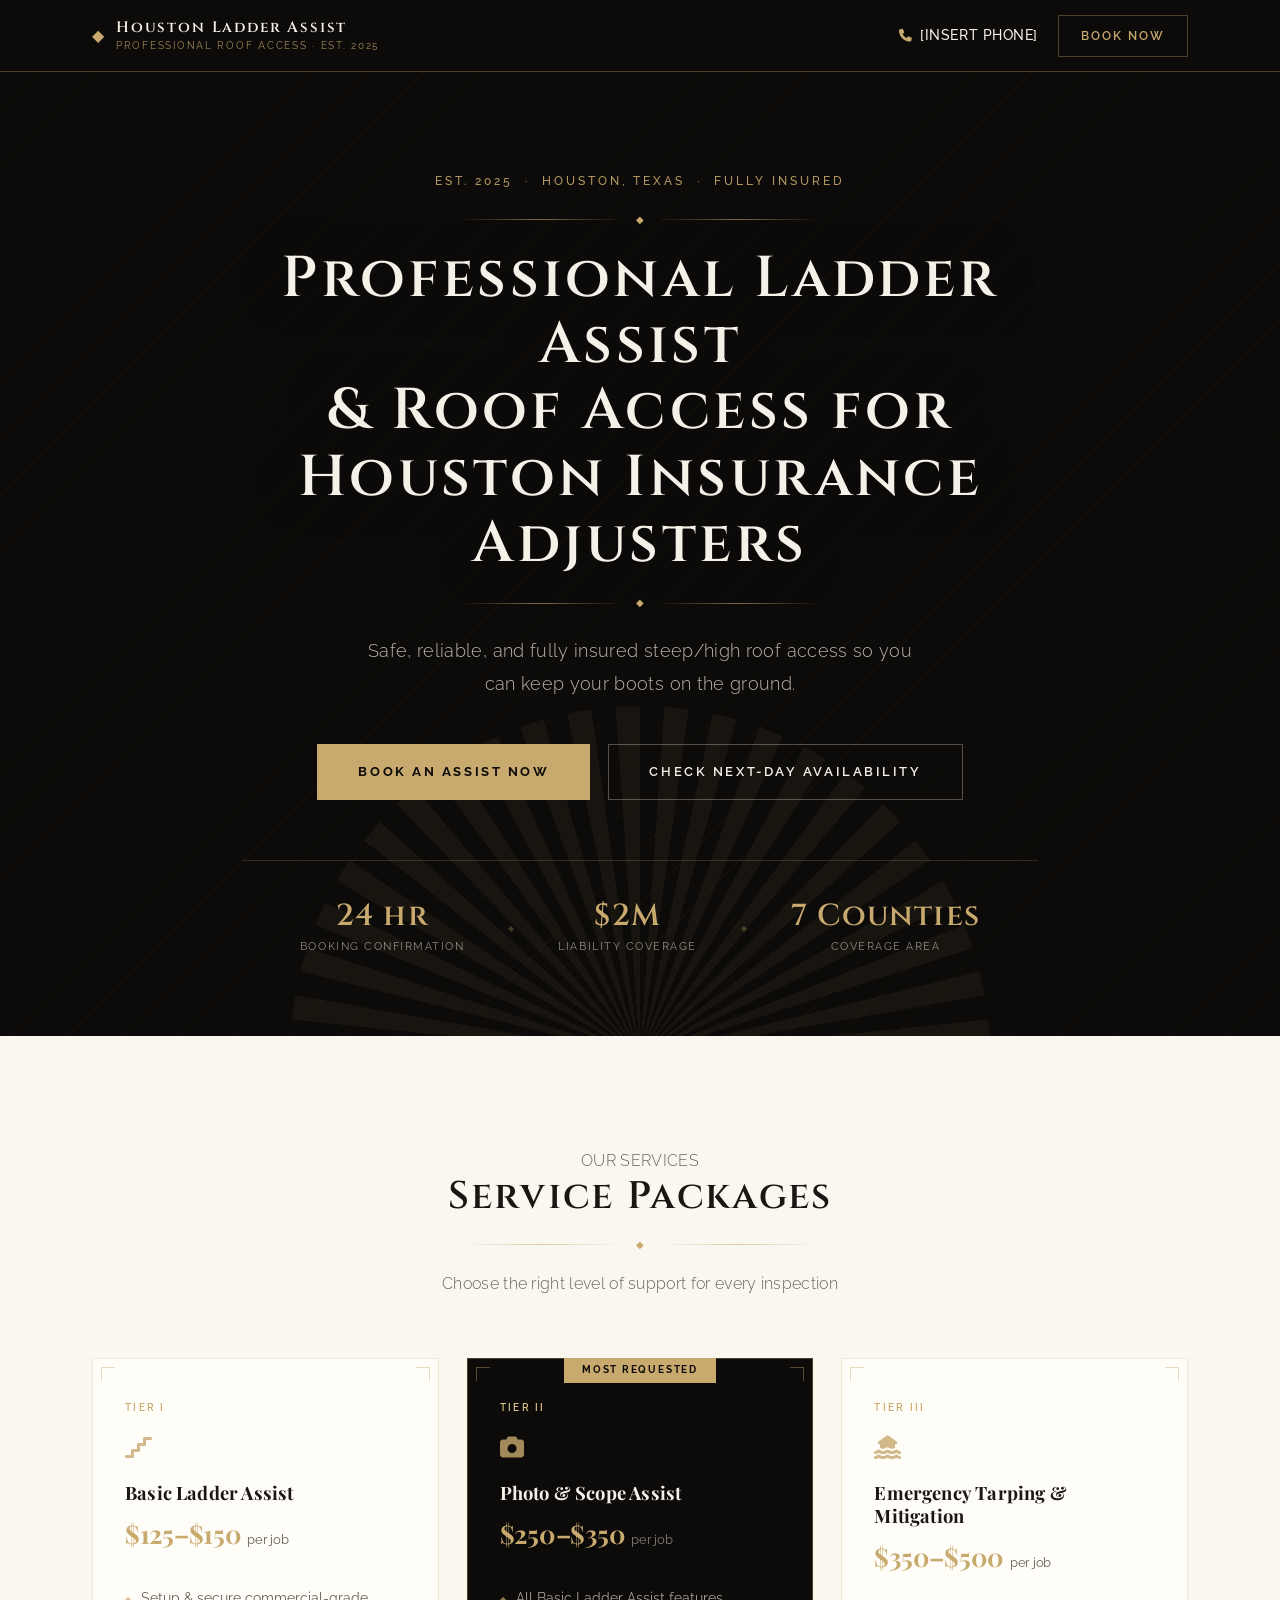
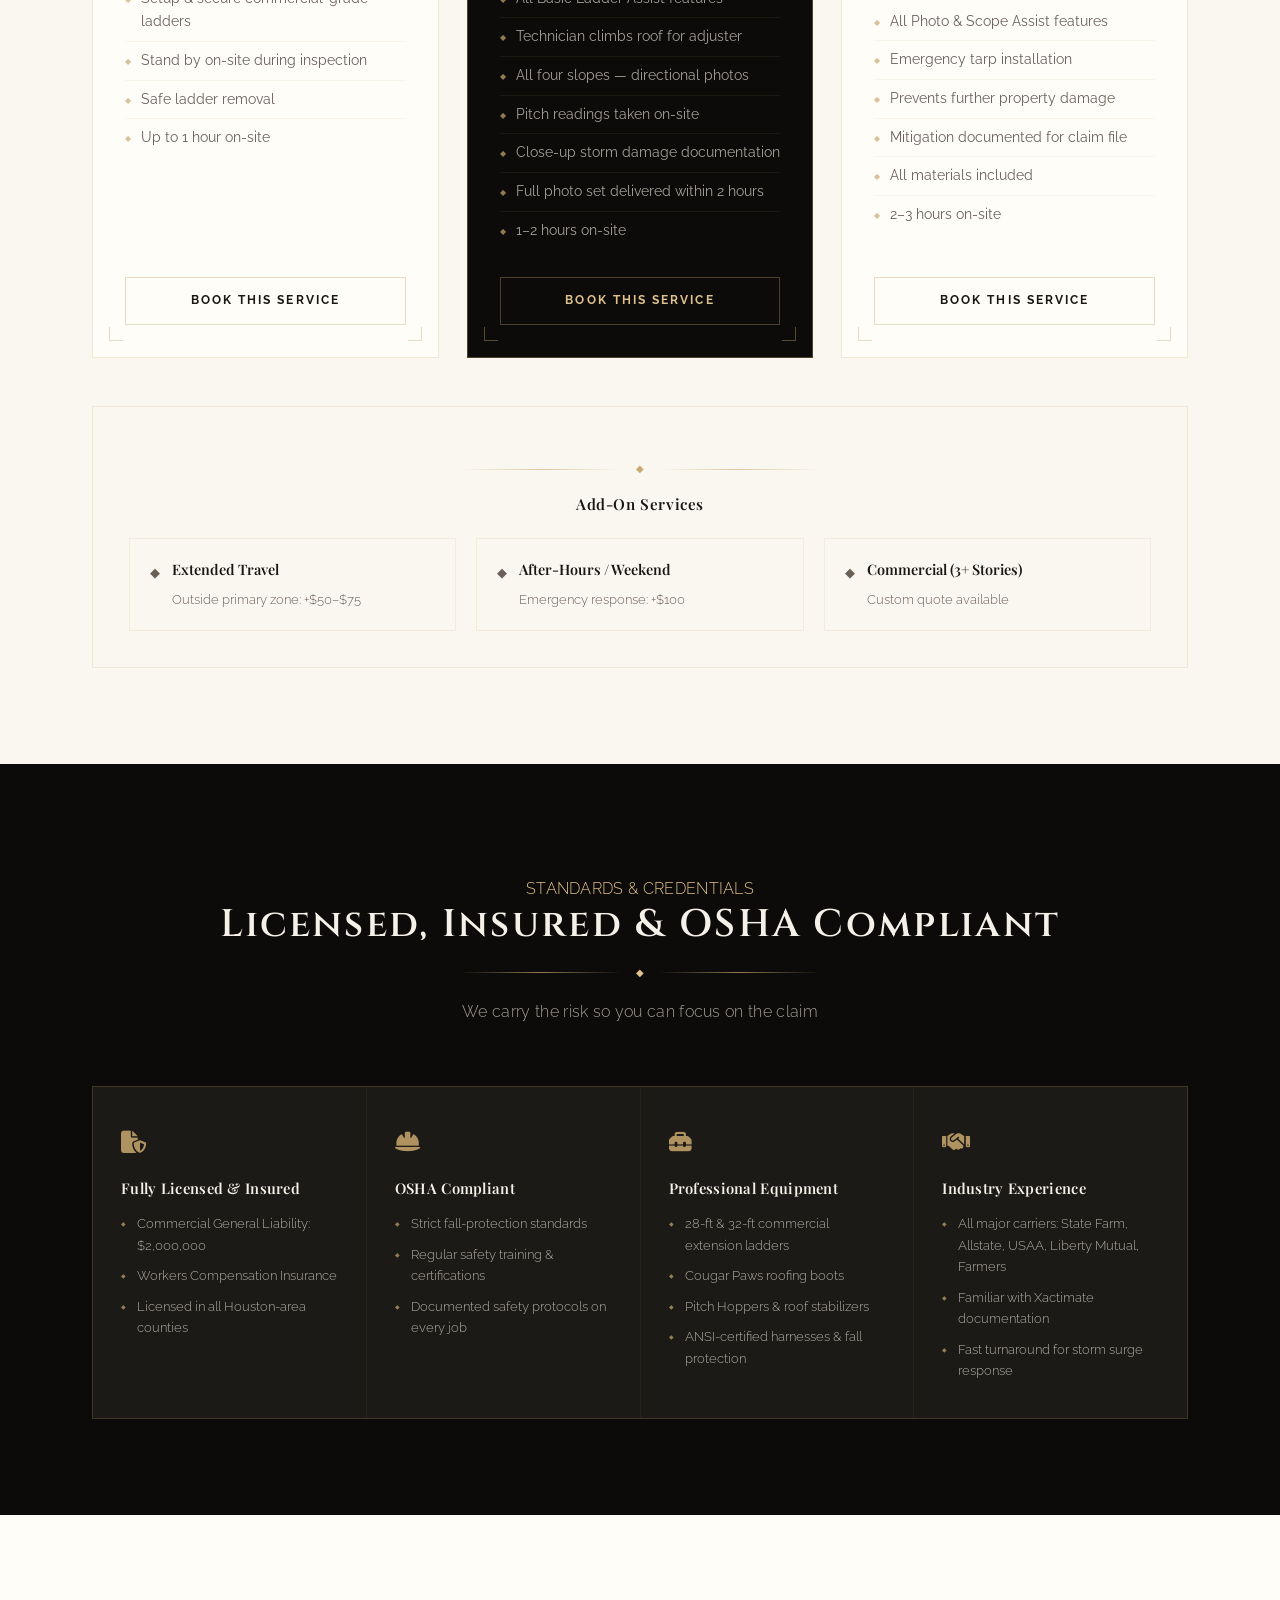
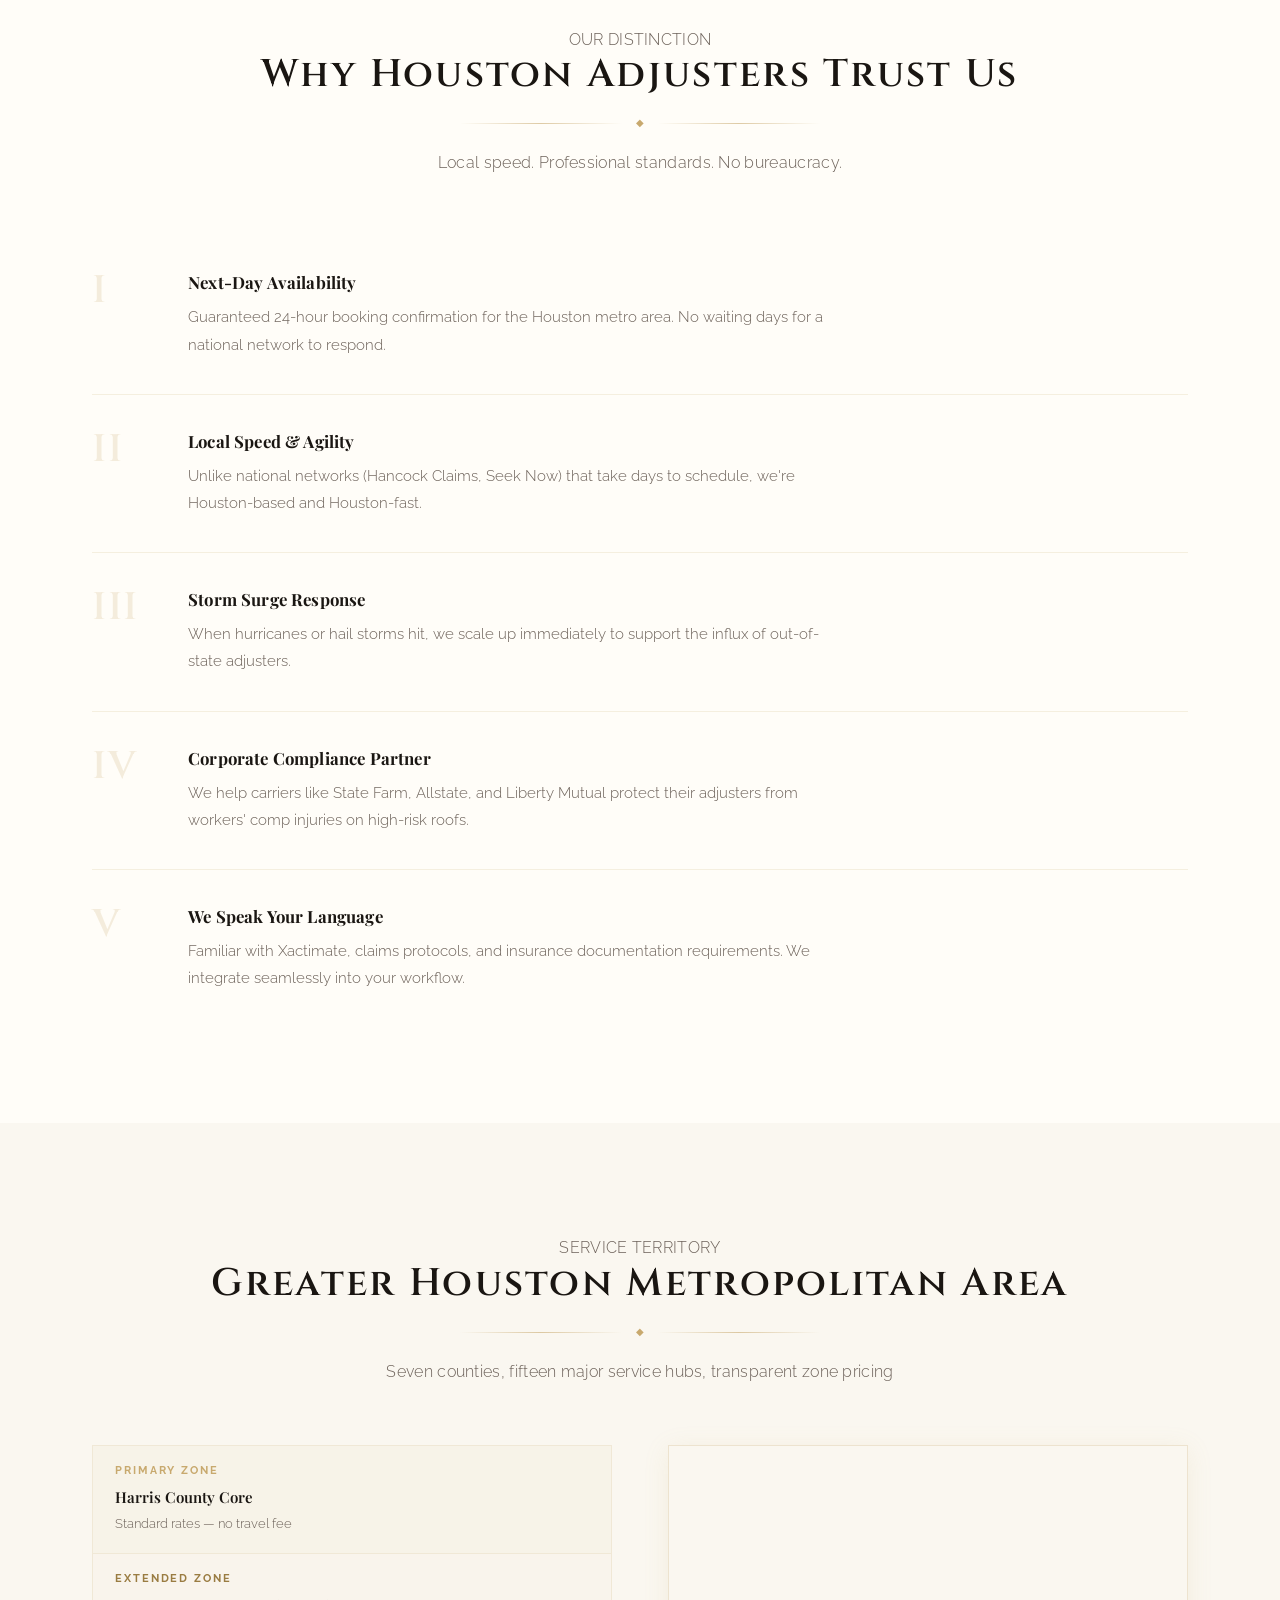
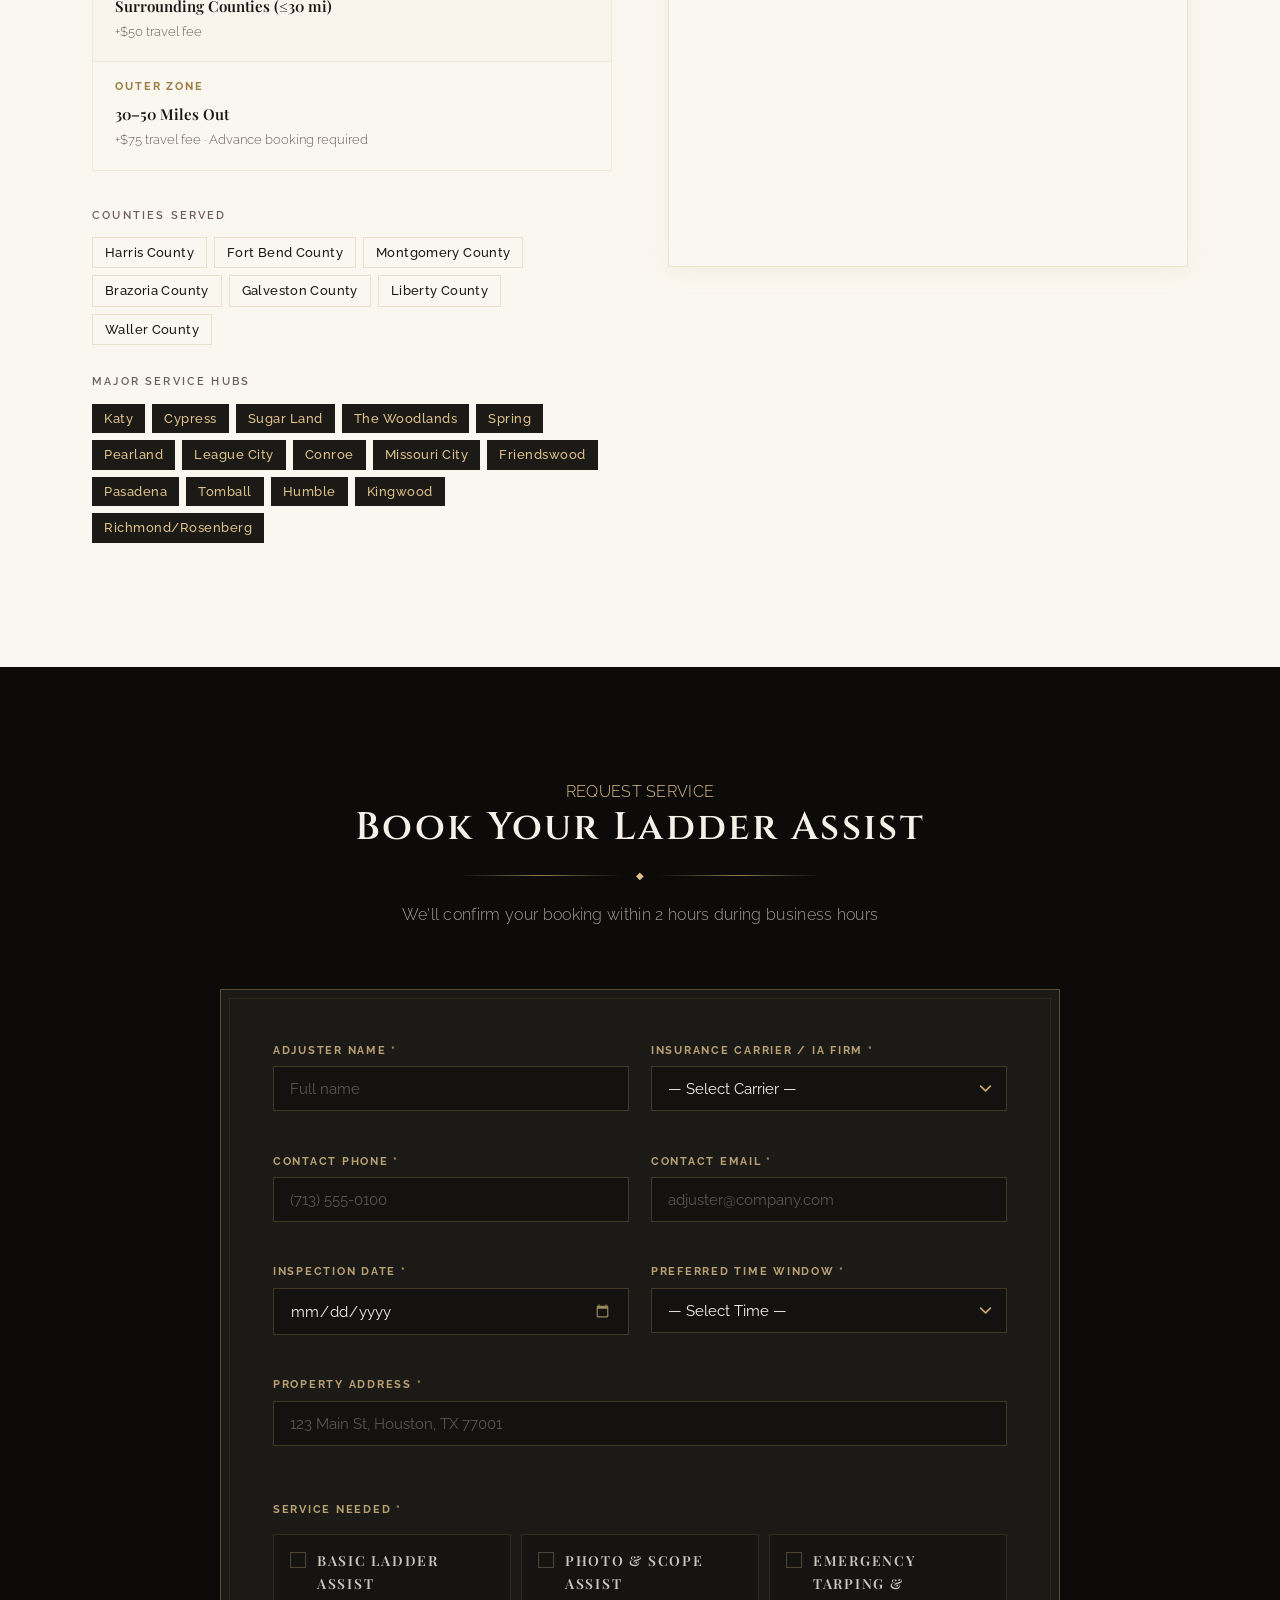
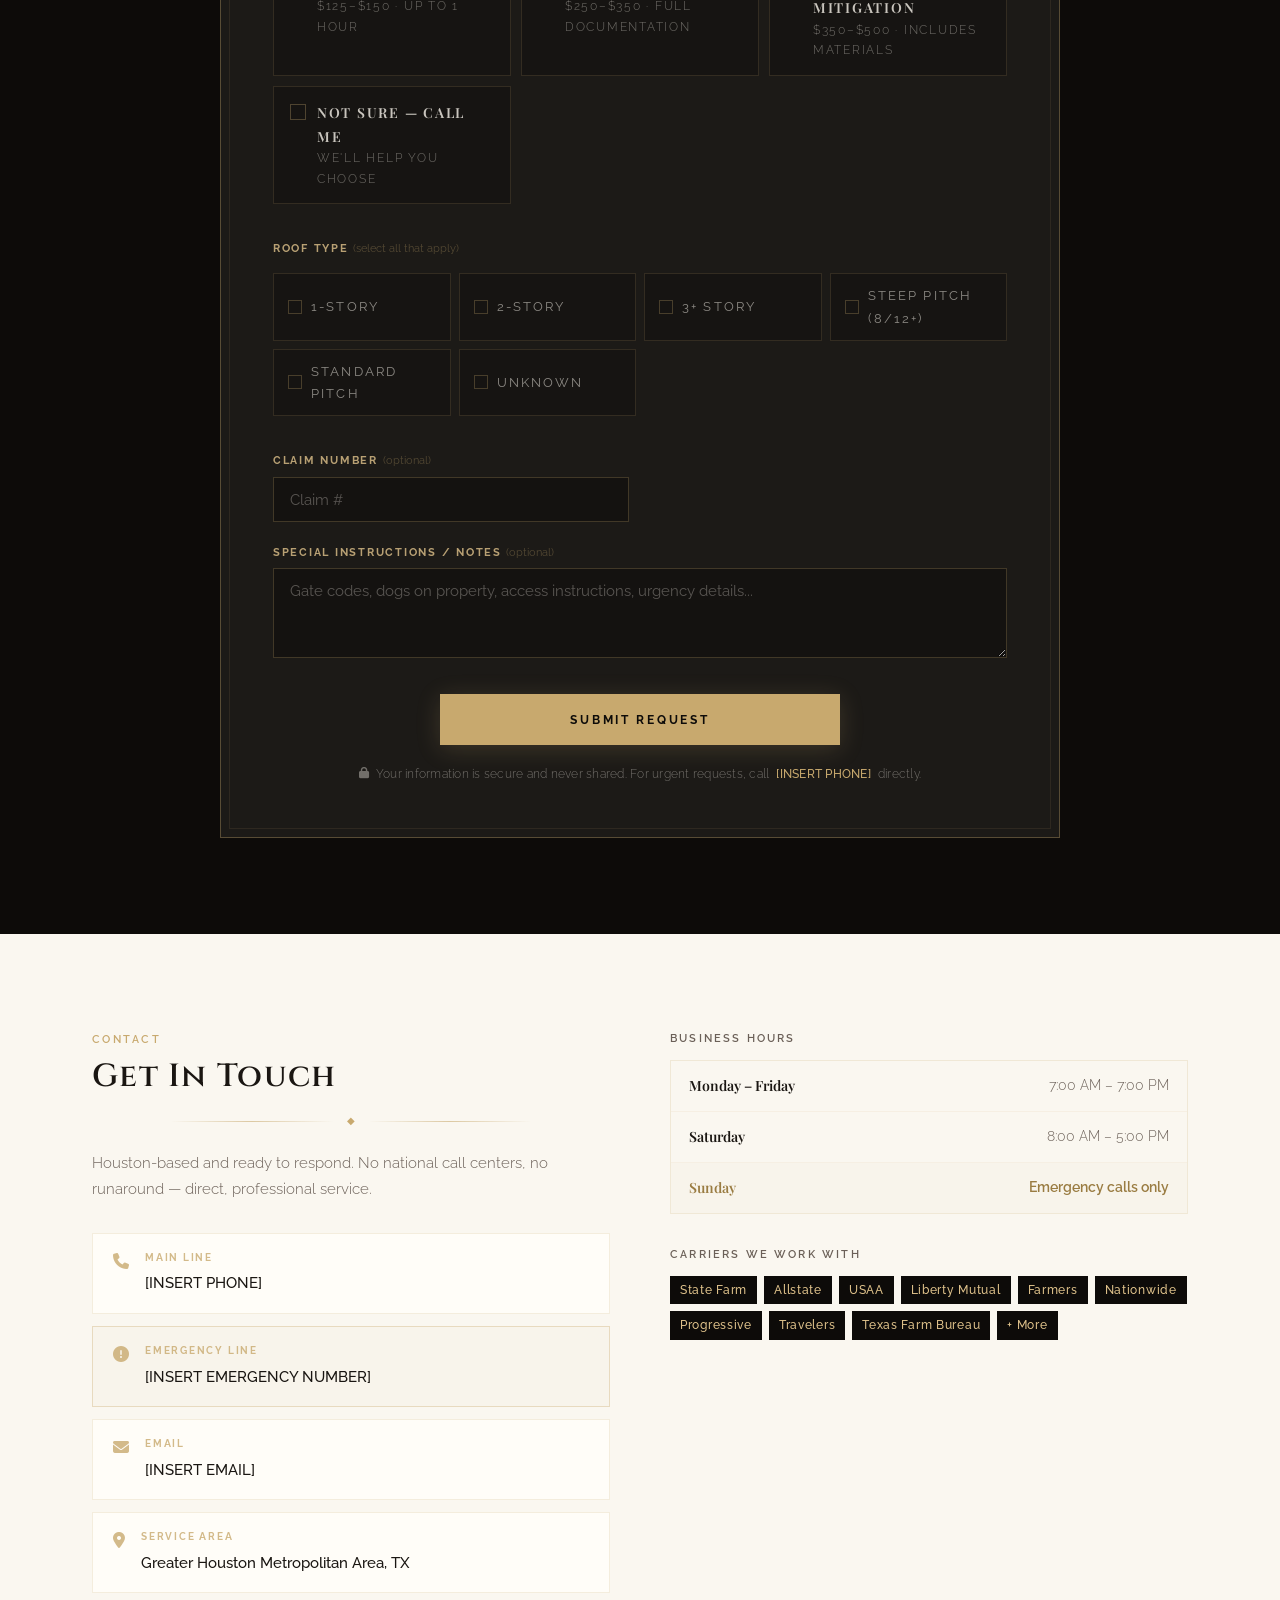
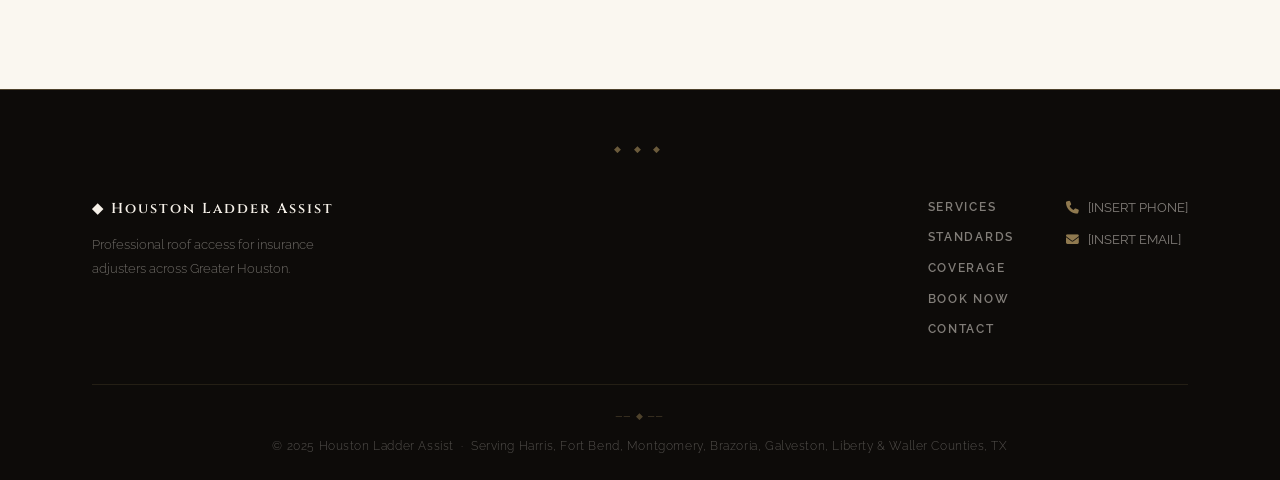
==== commit 78725ba2: "Redesign to Art Deco / Architectural Digest aesthetic - Typography: Cinzel (headlines) + Playfair Di" ====
--- a/index.html
+++ b/index.html
@@ -7,7 +7,6 @@
   <meta name="description" content="Professional ladder assist and roof access for insurance adjusters in Houston, TX. Fully insured, OSHA compliant. Serving Harris, Fort Bend, Montgomery, Brazoria & Galveston counties.">
   <meta name="keywords" content="Houston ladder assist insurance adjusters, roof access service Houston insurance, steep roof ladder setup Houston, OSHA compliant roof access Houston, hail damage roof inspection Houston">
 
-  <!-- Local Business Schema -->
   <script type="application/ld+json">
   {
     "@context": "https://schema.org",
@@ -29,7 +28,7 @@
   </script>
 
   <link rel="preconnect" href="https://fonts.googleapis.com">
-  <link href="https://fonts.googleapis.com/css2?family=Inter:wght@400;500;600;700;800;900&display=swap" rel="stylesheet">
+  <link href="https://fonts.googleapis.com/css2?family=Cinzel:wght@400;600;700&family=Playfair+Display:ital,wght@0,400;0,600;0,700;1,400&family=Raleway:wght@300;400;500;600;700&display=swap" rel="stylesheet">
   <link rel="stylesheet" href="https://cdnjs.cloudflare.com/ajax/libs/font-awesome/6.5.0/css/all.min.css">
   <link rel="stylesheet" href="styles.css">
 </head>
@@ -39,10 +38,10 @@
   <header class="sticky-header" id="stickyHeader">
     <div class="header-inner">
       <a href="#home" class="logo">
-        <span class="logo-icon"><i class="fas fa-shield-halved"></i></span>
+        <span class="logo-icon">◆</span>
         <div>
           <span class="logo-title">Houston Ladder Assist</span>
-          <span class="logo-tagline">Professional Roof Access</span>
+          <span class="logo-tagline">Professional Roof Access · Est. 2025</span>
         </div>
       </a>
       <div class="header-actions">
@@ -57,27 +56,28 @@
 
   <!-- ===== HERO ===== -->
   <section class="hero" id="home">
+    <div class="hero-fan" aria-hidden="true"></div>
     <div class="hero-content">
-      <div class="hero-badge">
-        <i class="fas fa-circle-check"></i>&nbsp; Fully Insured &nbsp;·&nbsp; OSHA Compliant &nbsp;·&nbsp; Houston-Based
-      </div>
-      <h1>Professional Ladder Assist &amp; Roof Access for Houston Insurance Adjusters</h1>
+      <p class="hero-kicker">Est. 2025 &nbsp;·&nbsp; Houston, Texas &nbsp;·&nbsp; Fully Insured</p>
+      <div class="deco-rule" aria-hidden="true"><span></span><em>◆</em><span></span></div>
+      <h1>Professional Ladder Assist<br>&amp; Roof Access for<br>Houston Insurance Adjusters</h1>
+      <div class="deco-rule" aria-hidden="true"><span></span><em>◆</em><span></span></div>
       <p class="hero-sub">Safe, reliable, and fully insured steep/high roof access so you can keep your boots on the ground.</p>
       <div class="hero-ctas">
-        <a href="#booking-form" class="btn-primary"><i class="fas fa-calendar-check"></i> Book an Assist Now</a>
-        <a href="#booking-form" class="btn-secondary"><i class="fas fa-clock"></i> Check Next-Day Availability</a>
+        <a href="#booking-form" class="btn-primary">Book an Assist Now</a>
+        <a href="#booking-form" class="btn-secondary">Check Next-Day Availability</a>
       </div>
       <div class="hero-stats">
         <div class="stat">
           <strong>24 hr</strong>
           <span>Booking Confirmation</span>
         </div>
-        <div class="stat-divider"></div>
+        <div class="stat-divider" aria-hidden="true">◆</div>
         <div class="stat">
           <strong>$2M</strong>
           <span>Liability Coverage</span>
         </div>
-        <div class="stat-divider"></div>
+        <div class="stat-divider" aria-hidden="true">◆</div>
         <div class="stat">
           <strong>7 Counties</strong>
           <span>Coverage Area</span>
@@ -90,58 +90,63 @@
   <section class="services" id="services">
     <div class="container">
       <div class="section-header">
+        <p class="section-kicker">Our Services</p>
         <h2>Service Packages</h2>
+        <div class="deco-rule" aria-hidden="true"><span></span><em>◆</em><span></span></div>
         <p>Choose the right level of support for every inspection</p>
       </div>
 
       <div class="services-grid">
         <!-- Tier 1 -->
         <div class="service-card">
-          <div class="service-tier-label">Tier 1</div>
+          <div class="card-corners" aria-hidden="true"></div>
+          <div class="service-tier-label">Tier I</div>
           <div class="service-icon"><i class="fas fa-stairs"></i></div>
           <h3>Basic Ladder Assist</h3>
           <div class="service-price">$125–$150 <span>per job</span></div>
           <ul class="service-features">
-            <li><i class="fas fa-check"></i> Setup &amp; secure commercial-grade ladders</li>
-            <li><i class="fas fa-check"></i> Stand by on-site during inspection</li>
-            <li><i class="fas fa-check"></i> Safe ladder removal</li>
-            <li><i class="fas fa-check"></i> Up to 1 hour on-site</li>
+            <li><span class="feat-diamond">◆</span> Setup &amp; secure commercial-grade ladders</li>
+            <li><span class="feat-diamond">◆</span> Stand by on-site during inspection</li>
+            <li><span class="feat-diamond">◆</span> Safe ladder removal</li>
+            <li><span class="feat-diamond">◆</span> Up to 1 hour on-site</li>
           </ul>
           <a href="#booking-form" class="btn-book">Book This Service</a>
         </div>
 
         <!-- Tier 2 - Featured -->
         <div class="service-card featured">
-          <div class="service-badge">Most Popular</div>
-          <div class="service-tier-label">Tier 2</div>
+          <div class="card-corners" aria-hidden="true"></div>
+          <div class="service-badge">Most Requested</div>
+          <div class="service-tier-label">Tier II</div>
           <div class="service-icon"><i class="fas fa-camera"></i></div>
           <h3>Photo &amp; Scope Assist</h3>
           <div class="service-price">$250–$350 <span>per job</span></div>
           <ul class="service-features">
-            <li><i class="fas fa-check"></i> All Basic Ladder Assist features</li>
-            <li><i class="fas fa-check"></i> Technician climbs roof for adjuster</li>
-            <li><i class="fas fa-check"></i> All four slopes — directional photos</li>
-            <li><i class="fas fa-check"></i> Pitch readings taken on-site</li>
-            <li><i class="fas fa-check"></i> Close-up storm damage documentation</li>
-            <li><i class="fas fa-check"></i> Full photo set delivered within 2 hours</li>
-            <li><i class="fas fa-check"></i> 1–2 hours on-site</li>
+            <li><span class="feat-diamond">◆</span> All Basic Ladder Assist features</li>
+            <li><span class="feat-diamond">◆</span> Technician climbs roof for adjuster</li>
+            <li><span class="feat-diamond">◆</span> All four slopes — directional photos</li>
+            <li><span class="feat-diamond">◆</span> Pitch readings taken on-site</li>
+            <li><span class="feat-diamond">◆</span> Close-up storm damage documentation</li>
+            <li><span class="feat-diamond">◆</span> Full photo set delivered within 2 hours</li>
+            <li><span class="feat-diamond">◆</span> 1–2 hours on-site</li>
           </ul>
           <a href="#booking-form" class="btn-book">Book This Service</a>
         </div>
 
         <!-- Tier 3 -->
         <div class="service-card">
-          <div class="service-tier-label">Tier 3</div>
+          <div class="card-corners" aria-hidden="true"></div>
+          <div class="service-tier-label">Tier III</div>
           <div class="service-icon"><i class="fas fa-house-flood-water"></i></div>
           <h3>Emergency Tarping &amp; Mitigation</h3>
           <div class="service-price">$350–$500 <span>per job</span></div>
           <ul class="service-features">
-            <li><i class="fas fa-check"></i> All Photo &amp; Scope Assist features</li>
-            <li><i class="fas fa-check"></i> Emergency tarp installation</li>
-            <li><i class="fas fa-check"></i> Prevents further property damage</li>
-            <li><i class="fas fa-check"></i> Mitigation documented for claim file</li>
-            <li><i class="fas fa-check"></i> All materials included</li>
-            <li><i class="fas fa-check"></i> 2–3 hours on-site</li>
+            <li><span class="feat-diamond">◆</span> All Photo &amp; Scope Assist features</li>
+            <li><span class="feat-diamond">◆</span> Emergency tarp installation</li>
+            <li><span class="feat-diamond">◆</span> Prevents further property damage</li>
+            <li><span class="feat-diamond">◆</span> Mitigation documented for claim file</li>
+            <li><span class="feat-diamond">◆</span> All materials included</li>
+            <li><span class="feat-diamond">◆</span> 2–3 hours on-site</li>
           </ul>
           <a href="#booking-form" class="btn-book">Book This Service</a>
         </div>
@@ -149,24 +154,25 @@
 
       <!-- Add-ons -->
       <div class="addons">
-        <h3><i class="fas fa-plus-circle"></i> Add-On Services</h3>
+        <div class="deco-rule" aria-hidden="true"><span></span><em>◆</em><span></span></div>
+        <h3>Add-On Services</h3>
         <div class="addons-grid">
           <div class="addon-item">
-            <i class="fas fa-map-location-dot"></i>
+            <span class="addon-diamond">◆</span>
             <div>
               <strong>Extended Travel</strong>
               <span>Outside primary zone: +$50–$75</span>
             </div>
           </div>
           <div class="addon-item">
-            <i class="fas fa-moon"></i>
+            <span class="addon-diamond">◆</span>
             <div>
               <strong>After-Hours / Weekend</strong>
               <span>Emergency response: +$100</span>
             </div>
           </div>
           <div class="addon-item">
-            <i class="fas fa-building"></i>
+            <span class="addon-diamond">◆</span>
             <div>
               <strong>Commercial (3+ Stories)</strong>
               <span>Custom quote available</span>
@@ -181,8 +187,10 @@
   <section class="trust" id="trust">
     <div class="container">
       <div class="section-header light">
+        <p class="section-kicker">Standards &amp; Credentials</p>
         <h2>Licensed, Insured &amp; OSHA Compliant</h2>
-        <p>We handle the risk so you can focus on the claim</p>
+        <div class="deco-rule light" aria-hidden="true"><span></span><em>◆</em><span></span></div>
+        <p>We carry the risk so you can focus on the claim</p>
       </div>
       <div class="trust-grid">
         <div class="trust-card">
@@ -208,17 +216,17 @@
           <h3>Professional Equipment</h3>
           <ul>
             <li>28-ft &amp; 32-ft commercial extension ladders</li>
-            <li>Cougar Paws roofing boots for steep-pitch safety</li>
+            <li>Cougar Paws roofing boots</li>
             <li>Pitch Hoppers &amp; roof stabilizers</li>
             <li>ANSI-certified harnesses &amp; fall protection</li>
           </ul>
         </div>
         <div class="trust-card">
           <div class="trust-icon"><i class="fas fa-handshake"></i></div>
-          <h3>Insurance Industry Experience</h3>
+          <h3>Industry Experience</h3>
           <ul>
             <li>All major carriers: State Farm, Allstate, USAA, Liberty Mutual, Farmers</li>
-            <li>Familiar with Xactimate documentation requirements</li>
+            <li>Familiar with Xactimate documentation</li>
             <li>Fast turnaround for storm surge response</li>
           </ul>
         </div>
@@ -230,40 +238,42 @@
   <section class="why-us" id="why-us">
     <div class="container">
       <div class="section-header">
+        <p class="section-kicker">Our Distinction</p>
         <h2>Why Houston Adjusters Trust Us</h2>
+        <div class="deco-rule" aria-hidden="true"><span></span><em>◆</em><span></span></div>
         <p>Local speed. Professional standards. No bureaucracy.</p>
       </div>
       <div class="why-grid">
         <div class="why-item">
-          <div class="why-number">01</div>
+          <div class="why-number">I</div>
           <div class="why-content">
             <h3>Next-Day Availability</h3>
             <p>Guaranteed 24-hour booking confirmation for the Houston metro area. No waiting days for a national network to respond.</p>
           </div>
         </div>
         <div class="why-item">
-          <div class="why-number">02</div>
+          <div class="why-number">II</div>
           <div class="why-content">
             <h3>Local Speed &amp; Agility</h3>
             <p>Unlike national networks (Hancock Claims, Seek Now) that take days to schedule, we're Houston-based and Houston-fast.</p>
           </div>
         </div>
         <div class="why-item">
-          <div class="why-number">03</div>
+          <div class="why-number">III</div>
           <div class="why-content">
             <h3>Storm Surge Response</h3>
             <p>When hurricanes or hail storms hit, we scale up immediately to support the influx of out-of-state adjusters.</p>
           </div>
         </div>
         <div class="why-item">
-          <div class="why-number">04</div>
+          <div class="why-number">IV</div>
           <div class="why-content">
             <h3>Corporate Compliance Partner</h3>
             <p>We help carriers like State Farm, Allstate, and Liberty Mutual protect their adjusters from workers' comp injuries on high-risk roofs.</p>
           </div>
         </div>
         <div class="why-item">
-          <div class="why-number">05</div>
+          <div class="why-number">V</div>
           <div class="why-content">
             <h3>We Speak Your Language</h3>
             <p>Familiar with Xactimate, claims protocols, and insurance documentation requirements. We integrate seamlessly into your workflow.</p>
@@ -277,28 +287,33 @@
   <section class="coverage" id="coverage">
     <div class="container">
       <div class="section-header">
-        <h2>Serving the Greater Houston Metropolitan Area</h2>
-        <p>7 counties, 15+ major service hubs, competitive zone pricing</p>
+        <p class="section-kicker">Service Territory</p>
+        <h2>Greater Houston Metropolitan Area</h2>
+        <div class="deco-rule" aria-hidden="true"><span></span><em>◆</em><span></span></div>
+        <p>Seven counties, fifteen major service hubs, transparent zone pricing</p>
       </div>
       <div class="coverage-layout">
         <div class="coverage-info">
           <div class="coverage-zones">
             <div class="zone primary-zone">
-              <h3><span class="zone-badge">Primary Zone</span> Harris County Core</h3>
-              <p>Standard rates — no travel fee</p>
+              <h3><span class="zone-badge">Primary Zone</span></h3>
+              <p class="zone-name">Harris County Core</p>
+              <p class="zone-price">Standard rates — no travel fee</p>
             </div>
             <div class="zone extended-zone">
-              <h3><span class="zone-badge">Extended Zone</span> Surrounding Counties (≤30 mi)</h3>
-              <p>+$50 travel fee</p>
+              <h3><span class="zone-badge">Extended Zone</span></h3>
+              <p class="zone-name">Surrounding Counties (≤30 mi)</p>
+              <p class="zone-price">+$50 travel fee</p>
             </div>
             <div class="zone outer-zone">
-              <h3><span class="zone-badge">Outer Zone</span> 30–50 Miles Out</h3>
-              <p>+$75 travel fee · Advance booking required</p>
+              <h3><span class="zone-badge">Outer Zone</span></h3>
+              <p class="zone-name">30–50 Miles Out</p>
+              <p class="zone-price">+$75 travel fee · Advance booking required</p>
             </div>
           </div>
 
           <div class="counties">
-            <h3>Counties Served</h3>
+            <p class="subsection-label">Counties Served</p>
             <div class="county-tags">
               <span>Harris County</span>
               <span>Fort Bend County</span>
@@ -311,7 +326,7 @@
           </div>
 
           <div class="hubs">
-            <h3>Major Service Hubs</h3>
+            <p class="subsection-label">Major Service Hubs</p>
             <div class="hub-list">
               <span>Katy</span><span>Cypress</span><span>Sugar Land</span>
               <span>The Woodlands</span><span>Spring</span><span>Pearland</span>
@@ -331,7 +346,7 @@
             allowfullscreen=""
             loading="lazy"
             referrerpolicy="no-referrer-when-downgrade"
-            title="Houston Ladder Assist Service Coverage Area — Greater Houston Metropolitan Area">
+            title="Houston Ladder Assist Service Coverage Area">
           </iframe>
         </div>
       </div>
@@ -341,8 +356,10 @@
   <!-- ===== BOOKING FORM ===== -->
   <section class="booking" id="booking-form">
     <div class="container">
-      <div class="section-header">
-        <h2>Request Ladder Assist Service</h2>
+      <div class="section-header light">
+        <p class="section-kicker">Request Service</p>
+        <h2>Book Your Ladder Assist</h2>
+        <div class="deco-rule light" aria-hidden="true"><span></span><em>◆</em><span></span></div>
         <p>We'll confirm your booking within 2 hours during business hours</p>
       </div>
 
@@ -502,7 +519,7 @@
 
         <div class="form-submit">
           <button type="submit" class="btn-submit" id="submitBtn">
-            <i class="fas fa-paper-plane"></i> Submit Request
+            Submit Request
           </button>
           <p class="form-disclaimer">
             <i class="fas fa-lock"></i> Your information is secure and never shared.
@@ -511,9 +528,10 @@
         </div>
 
         <div class="form-success" id="formSuccess" hidden>
-          <div class="success-icon"><i class="fas fa-circle-check"></i></div>
-          <h3>Request Submitted!</h3>
-          <p>Thank you! We'll confirm your booking within 2 hours during business hours. For urgent requests, call us at <a href="tel:[INSERT-PHONE]">[INSERT PHONE]</a>.</p>
+          <div class="success-icon">◆</div>
+          <h3>Request Submitted</h3>
+          <div class="deco-rule" aria-hidden="true"><span></span><em>◆</em><span></span></div>
+          <p>Thank you. We'll confirm your booking within 2 hours during business hours. For urgent requests, call us at <a href="tel:[INSERT-PHONE]">[INSERT PHONE]</a>.</p>
         </div>
       </form>
     </div>
@@ -524,8 +542,10 @@
     <div class="container">
       <div class="contact-grid">
         <div class="contact-info">
+          <p class="section-kicker">Contact</p>
           <h2>Get In Touch</h2>
-          <p>Houston-based and ready to respond. No national call centers, no runaround — just direct, professional service.</p>
+          <div class="deco-rule" aria-hidden="true"><span></span><em>◆</em><span></span></div>
+          <p class="contact-intro">Houston-based and ready to respond. No national call centers, no runaround — direct, professional service.</p>
           <div class="contact-items">
             <a href="tel:[INSERT-PHONE]" class="contact-item">
               <i class="fas fa-phone"></i>
@@ -559,7 +579,7 @@
         </div>
 
         <div class="contact-hours">
-          <h3>Business Hours</h3>
+          <p class="subsection-label">Business Hours</p>
           <div class="hours-list">
             <div class="hours-row">
               <span>Monday – Friday</span>
@@ -576,7 +596,7 @@
           </div>
 
           <div class="carriers-note">
-            <h3>Carriers We Work With</h3>
+            <p class="subsection-label">Carriers We Work With</p>
             <div class="carrier-tags">
               <span>State Farm</span>
               <span>Allstate</span>
@@ -598,15 +618,18 @@
   <!-- ===== FOOTER ===== -->
   <footer class="footer">
     <div class="container">
+      <div class="footer-top" aria-hidden="true">
+        <div class="footer-ornament">◆ ◆ ◆</div>
+      </div>
       <div class="footer-inner">
         <div class="footer-brand">
-          <span class="footer-logo"><i class="fas fa-shield-halved"></i> Houston Ladder Assist</span>
+          <span class="footer-logo">◆ Houston Ladder Assist</span>
           <p>Professional roof access for insurance adjusters across Greater Houston.</p>
         </div>
         <nav class="footer-links" aria-label="Footer navigation">
           <a href="#services">Services</a>
-          <a href="#trust">Why We're Safe</a>
-          <a href="#coverage">Coverage Area</a>
+          <a href="#trust">Standards</a>
+          <a href="#coverage">Coverage</a>
           <a href="#booking-form">Book Now</a>
           <a href="#contact">Contact</a>
         </nav>
@@ -616,7 +639,8 @@
         </div>
       </div>
       <div class="footer-bottom">
-        <p>&copy; 2025 Houston Ladder Assist. All rights reserved. &nbsp;|&nbsp; Serving Harris, Fort Bend, Montgomery, Brazoria, Galveston, Liberty &amp; Waller Counties, TX</p>
+        <div class="footer-rule" aria-hidden="true">── ◆ ──</div>
+        <p>&copy; 2025 Houston Ladder Assist &nbsp;·&nbsp; Serving Harris, Fort Bend, Montgomery, Brazoria, Galveston, Liberty &amp; Waller Counties, TX</p>
       </div>
     </div>
   </footer>
--- a/styles.css
+++ b/styles.css
@@ -1,63 +1,117 @@
 /* =============================================
-   CSS Custom Properties
+   Art Deco · Architectural Digest Design System
    ============================================= */
+
+/* ── Custom Properties ── */
 :root {
-  --navy:        #1a3a5c;
-  --navy-dark:   #0f2438;
-  --navy-light:  #254f7d;
-  --orange:      #f47920;
-  --orange-dark: #d4631a;
-  --orange-glow: rgba(244, 121, 32, 0.35);
-  --gray-50:     #f8f9fa;
-  --gray-100:    #f1f3f5;
-  --gray-200:    #e9ecef;
-  --gray-400:    #adb5bd;
-  --gray-600:    #6c757d;
-  --gray-800:    #343a40;
-  --white:       #ffffff;
-  --text:        #1a1a2e;
-  --text-light:  #555d6b;
-
-  --shadow-sm:  0 1px 3px rgba(0,0,0,0.08);
-  --shadow-md:  0 4px 14px rgba(0,0,0,0.12);
-  --shadow-lg:  0 8px 32px rgba(0,0,0,0.15);
-
-  --radius:     8px;
-  --radius-lg:  16px;
-  --transition: 0.2s ease;
-
-  --header-height: 64px;
-}
-
-/* =============================================
-   Reset & Base
-   ============================================= */
+  --black:       #0d0b09;
+  --charcoal:    #1c1a17;
+  --dark:        #2a2620;
+  --gold:        #c8a96e;
+  --gold-light:  #dfc28b;
+  --gold-dark:   #9a7c42;
+  --gold-faint:  rgba(200,169,110,0.1);
+  --gold-border: rgba(200,169,110,0.35);
+
+  --cream:       #f5f0e8;
+  --ivory:       #faf7f0;
+  --warm-white:  #fffdf8;
+
+  --text:        #1a1612;
+  --text-muted:  #6b6058;
+  --text-dim:    rgba(245,240,232,0.65);
+
+  --shadow-gold: 0 4px 24px rgba(200,169,110,0.12);
+  --shadow-dark: 0 12px 48px rgba(0,0,0,0.5);
+
+  --header-height: 72px;
+  --transition:    0.25s ease;
+}
+
+/* ── Reset ── */
 *, *::before, *::after { box-sizing: border-box; margin: 0; padding: 0; }
-
-html {
-  scroll-behavior: smooth;
-  font-size: 16px;
-}
+html { scroll-behavior: smooth; font-size: 16px; }
 
 body {
-  font-family: 'Inter', -apple-system, BlinkMacSystemFont, 'Segoe UI', sans-serif;
+  font-family: 'Raleway', 'Gill Sans', 'Century Gothic', sans-serif;
+  font-weight: 400;
   color: var(--text);
-  background: var(--white);
-  line-height: 1.6;
+  background: var(--ivory);
+  line-height: 1.7;
   -webkit-font-smoothing: antialiased;
 }
 
-img  { max-width: 100%; height: auto; display: block; }
-a    { color: inherit; text-decoration: none; }
-ul   { list-style: none; }
+img { max-width: 100%; height: auto; display: block; }
+a   { color: inherit; text-decoration: none; }
+ul  { list-style: none; }
 
 .container {
-  max-width: 1200px;
+  max-width: 1160px;
   margin: 0 auto;
-  padding: 0 24px;
-}
-
-:target { scroll-margin-top: calc(var(--header-height) + 8px); }
+  padding: 0 32px;
+}
+
+:target { scroll-margin-top: calc(var(--header-height) + 12px); }
+
+/* ── Typography Base ── */
+h1, h2 {
+  font-family: 'Cinzel', 'Trajan Pro', 'Times New Roman', serif;
+  font-weight: 600;
+  letter-spacing: 0.04em;
+  line-height: 1.15;
+}
+h3 {
+  font-family: 'Playfair Display', 'Georgia', serif;
+  font-weight: 700;
+  letter-spacing: 0.01em;
+  line-height: 1.25;
+}
+
+/* ── Art Deco Decorative Rule ── */
+.deco-rule {
+  display: flex;
+  align-items: center;
+  gap: 14px;
+  margin: 18px auto;
+  max-width: 360px;
+}
+.deco-rule span {
+  flex: 1;
+  height: 1px;
+  background: linear-gradient(to right, transparent, var(--gold), transparent);
+  opacity: 0.6;
+}
+.deco-rule em {
+  color: var(--gold);
+  font-style: normal;
+  font-size: 0.6rem;
+  flex-shrink: 0;
+}
+.deco-rule.light span { background: linear-gradient(to right, transparent, rgba(200,169,110,0.7), transparent); opacity: 1; }
+.deco-rule.light em   { color: var(--gold-light); }
+
+/* Section kicker (overline label) */
+.section-kicker {
+  font-family: 'Raleway', sans-serif;
+  font-weight: 600;
+  font-size: 0.7rem;
+  letter-spacing: 0.22em;
+  text-transform: uppercase;
+  color: var(--gold);
+  margin-bottom: 14px;
+}
+.section-header.light .section-kicker { color: var(--gold-light); }
+
+/* Subsection label */
+.subsection-label {
+  font-family: 'Raleway', sans-serif;
+  font-weight: 600;
+  font-size: 0.68rem;
+  letter-spacing: 0.2em;
+  text-transform: uppercase;
+  color: var(--text-muted);
+  margin-bottom: 12px;
+}
 
 /* =============================================
    Sticky Header
@@ -66,8 +120,8 @@
   position: sticky;
   top: 0;
   z-index: 1000;
-  background: var(--navy-dark);
-  box-shadow: 0 2px 16px rgba(0,0,0,0.3);
+  background: var(--black);
+  border-bottom: 1px solid var(--gold-border);
   height: var(--header-height);
 }
 
@@ -76,211 +130,248 @@
   align-items: center;
   justify-content: space-between;
   height: var(--header-height);
-  max-width: 1200px;
+  max-width: 1160px;
   margin: 0 auto;
-  padding: 0 24px;
+  padding: 0 32px;
 }
 
 .logo {
   display: flex;
   align-items: center;
-  gap: 10px;
-  color: var(--white);
-}
-
-.logo-icon { font-size: 1.6rem; color: var(--orange); }
-
+  gap: 12px;
+  color: var(--cream);
+  text-decoration: none;
+}
+.logo-icon {
+  color: var(--gold);
+  font-size: 1rem;
+  letter-spacing: 0;
+}
 .logo-title {
   display: block;
-  font-weight: 800;
-  font-size: 1rem;
-  line-height: 1.2;
-  color: var(--white);
-}
-
+  font-family: 'Cinzel', serif;
+  font-weight: 600;
+  font-size: 0.95rem;
+  letter-spacing: 0.12em;
+  color: var(--cream);
+  line-height: 1.3;
+}
 .logo-tagline {
   display: block;
-  font-size: 0.68rem;
-  color: var(--gray-400);
-  text-transform: uppercase;
-  letter-spacing: 0.06em;
-}
-
-.header-actions { display: flex; align-items: center; gap: 14px; }
+  font-size: 0.6rem;
+  letter-spacing: 0.18em;
+  text-transform: uppercase;
+  color: var(--gold);
+  opacity: 0.8;
+}
+
+.header-actions { display: flex; align-items: center; gap: 20px; }
 
 .header-phone {
   display: flex;
   align-items: center;
-  gap: 7px;
-  color: var(--white);
-  font-weight: 600;
-  font-size: 0.95rem;
+  gap: 8px;
+  color: var(--cream);
+  font-size: 0.88rem;
+  font-weight: 500;
+  letter-spacing: 0.04em;
   white-space: nowrap;
 }
-.header-phone i { color: var(--orange); }
+.header-phone i { color: var(--gold); font-size: 0.8rem; }
 
 .btn-header-cta {
-  background: var(--orange);
-  color: var(--white);
-  padding: 10px 22px;
-  border-radius: var(--radius);
-  font-weight: 700;
-  font-size: 0.9rem;
+  background: transparent;
+  color: var(--gold);
+  padding: 9px 22px;
+  border: 1px solid var(--gold-border);
+  font-family: 'Raleway', sans-serif;
+  font-weight: 600;
+  font-size: 0.78rem;
+  letter-spacing: 0.16em;
+  text-transform: uppercase;
   white-space: nowrap;
-  transition: background var(--transition);
-}
-.btn-header-cta:hover { background: var(--orange-dark); }
+  transition: all var(--transition);
+}
+.btn-header-cta:hover {
+  background: var(--gold);
+  color: var(--black);
+  border-color: var(--gold);
+}
 
 /* =============================================
    Hero
    ============================================= */
 .hero {
   position: relative;
-  min-height: 90vh;
+  min-height: 94vh;
   display: flex;
   align-items: center;
-  /* Geometric overlay — replace url() with your actual image */
-  background:
-    linear-gradient(135deg, rgba(10,25,47,0.94) 0%, rgba(26,58,92,0.88) 100%),
-    url('images/hero-background.jpg') center / cover no-repeat;
-  background-color: var(--navy-dark);
+  background: var(--black);
   overflow: hidden;
 }
 
-/* Subtle grid pattern overlay */
-.hero::after {
+/* Art Deco diagonal stripe background */
+.hero::before {
   content: '';
   position: absolute;
   inset: 0;
   background-image:
-    linear-gradient(rgba(255,255,255,0.03) 1px, transparent 1px),
-    linear-gradient(90deg, rgba(255,255,255,0.03) 1px, transparent 1px);
-  background-size: 60px 60px;
+    repeating-linear-gradient(
+      -45deg,
+      transparent,
+      transparent 38px,
+      rgba(200,169,110,0.025) 38px,
+      rgba(200,169,110,0.025) 39px
+    );
+  pointer-events: none;
+}
+
+/* Art Deco sunburst fan — bottom center */
+.hero-fan {
+  position: absolute;
+  bottom: -20px;
+  left: 50%;
+  transform: translateX(-50%);
+  width: 700px;
+  height: 350px;
+  background: repeating-conic-gradient(
+    from 180deg at 50% 100%,
+    rgba(200,169,110,0.06) 0deg 4deg,
+    transparent 4deg 8deg
+  );
+  border-radius: 350px 350px 0 0;
   pointer-events: none;
 }
 
 .hero-content {
   position: relative;
   z-index: 1;
-  max-width: 820px;
+  max-width: 860px;
   margin: 0 auto;
-  padding: 80px 24px 60px;
+  padding: 100px 32px 80px;
   text-align: center;
-  color: var(--white);
-}
-
-.hero-badge {
+  color: var(--cream);
+}
+
+.hero-kicker {
+  font-family: 'Raleway', sans-serif;
+  font-weight: 500;
+  font-size: 0.72rem;
+  letter-spacing: 0.26em;
+  text-transform: uppercase;
+  color: var(--gold);
+  margin-bottom: 20px;
+  opacity: 0.9;
+}
+
+.hero h1 {
+  font-size: clamp(2rem, 4.5vw, 3.6rem);
+  font-weight: 600;
+  letter-spacing: 0.06em;
+  color: var(--cream);
+  margin-bottom: 4px;
+  text-shadow: 0 2px 40px rgba(0,0,0,0.5);
+}
+
+.hero-sub {
+  font-size: clamp(0.95rem, 1.8vw, 1.1rem);
+  font-weight: 300;
+  color: rgba(245,240,232,0.75);
+  margin-bottom: 44px;
+  margin-top: 24px;
+  max-width: 580px;
+  margin-left: auto;
+  margin-right: auto;
+  letter-spacing: 0.02em;
+  line-height: 1.85;
+}
+
+.hero-ctas {
+  display: flex;
+  gap: 18px;
+  justify-content: center;
+  flex-wrap: wrap;
+  margin-bottom: 60px;
+}
+
+.btn-primary {
+  background: var(--gold);
+  color: var(--black);
+  padding: 16px 40px;
+  font-family: 'Raleway', sans-serif;
+  font-weight: 700;
+  font-size: 0.8rem;
+  letter-spacing: 0.2em;
+  text-transform: uppercase;
   display: inline-flex;
   align-items: center;
-  gap: 8px;
-  background: rgba(244,121,32,0.18);
-  border: 1px solid rgba(244,121,32,0.45);
-  color: #ffb370;
-  padding: 7px 18px;
-  border-radius: 50px;
-  font-size: 0.84rem;
-  font-weight: 600;
-  margin-bottom: 26px;
-  letter-spacing: 0.02em;
-}
-
-.hero h1 {
-  font-size: clamp(1.9rem, 4.5vw, 3.1rem);
-  font-weight: 900;
-  line-height: 1.18;
-  margin-bottom: 20px;
-  color: var(--white);
-  letter-spacing: -0.01em;
-}
-
-.hero-sub {
-  font-size: clamp(1rem, 2vw, 1.2rem);
-  color: rgba(255,255,255,0.82);
-  margin-bottom: 38px;
-  max-width: 620px;
-  margin-left: auto;
-  margin-right: auto;
-}
-
-.hero-ctas {
-  display: flex;
-  gap: 16px;
-  justify-content: center;
-  flex-wrap: wrap;
-  margin-bottom: 52px;
-}
-
-.btn-primary {
-  background: var(--orange);
-  color: var(--white);
-  padding: 16px 34px;
-  border-radius: var(--radius);
-  font-weight: 700;
-  font-size: 1.05rem;
+  gap: 10px;
+  transition: all var(--transition);
+  border: 1px solid var(--gold);
+}
+.btn-primary:hover {
+  background: var(--gold-light);
+  border-color: var(--gold-light);
+  transform: translateY(-2px);
+  box-shadow: 0 8px 30px rgba(200,169,110,0.3);
+}
+
+.btn-secondary {
+  background: transparent;
+  color: var(--cream);
+  padding: 16px 40px;
+  font-family: 'Raleway', sans-serif;
+  font-weight: 600;
+  font-size: 0.8rem;
+  letter-spacing: 0.2em;
+  text-transform: uppercase;
+  border: 1px solid rgba(245,240,232,0.3);
   display: inline-flex;
   align-items: center;
-  gap: 9px;
+  gap: 10px;
   transition: all var(--transition);
-  box-shadow: 0 4px 18px var(--orange-glow);
-}
-.btn-primary:hover {
-  background: var(--orange-dark);
-  transform: translateY(-2px);
-  box-shadow: 0 7px 24px rgba(244,121,32,0.5);
-}
-
-.btn-secondary {
-  background: transparent;
-  color: var(--white);
-  padding: 16px 34px;
-  border-radius: var(--radius);
-  font-weight: 600;
-  font-size: 1.05rem;
-  border: 2px solid rgba(255,255,255,0.45);
-  display: inline-flex;
-  align-items: center;
-  gap: 9px;
-  transition: all var(--transition);
 }
 .btn-secondary:hover {
-  border-color: var(--white);
-  background: rgba(255,255,255,0.1);
+  border-color: var(--gold-border);
+  color: var(--gold-light);
 }
 
 .hero-stats {
   display: flex;
   justify-content: center;
   align-items: center;
+  flex-wrap: wrap;
   gap: 0;
-  flex-wrap: wrap;
-  border-top: 1px solid rgba(255,255,255,0.14);
-  padding-top: 36px;
-}
-
-.stat { text-align: center; padding: 0 40px; }
+  border-top: 1px solid rgba(200,169,110,0.2);
+  padding-top: 40px;
+}
+
+.stat { text-align: center; padding: 0 44px; }
 
 .stat strong {
   display: block;
-  font-size: 2rem;
-  font-weight: 900;
-  color: var(--orange);
+  font-family: 'Cinzel', serif;
+  font-size: 1.9rem;
+  font-weight: 600;
+  color: var(--gold);
   line-height: 1;
-  letter-spacing: -0.02em;
+  letter-spacing: 0.04em;
 }
 
 .stat span {
   display: block;
-  font-size: 0.77rem;
-  color: rgba(255,255,255,0.65);
-  text-transform: uppercase;
-  letter-spacing: 0.07em;
-  margin-top: 5px;
+  font-size: 0.68rem;
+  color: rgba(245,240,232,0.55);
+  text-transform: uppercase;
+  letter-spacing: 0.14em;
+  margin-top: 6px;
 }
 
 .stat-divider {
-  width: 1px;
-  height: 48px;
-  background: rgba(255,255,255,0.18);
+  color: var(--gold);
+  opacity: 0.3;
+  font-size: 0.5rem;
+  flex-shrink: 0;
 }
 
 /* =============================================
@@ -288,349 +379,408 @@
    ============================================= */
 .section-header {
   text-align: center;
-  margin-bottom: 52px;
+  margin-bottom: 60px;
 }
 
 .section-header h2 {
-  font-size: clamp(1.65rem, 3vw, 2.3rem);
-  font-weight: 900;
-  color: var(--navy);
-  margin-bottom: 12px;
-  letter-spacing: -0.01em;
+  font-size: clamp(1.6rem, 3vw, 2.4rem);
+  color: var(--text);
+  letter-spacing: 0.06em;
 }
 
 .section-header p {
-  font-size: 1.05rem;
-  color: var(--text-light);
-  max-width: 600px;
-  margin: 0 auto;
-}
-
-.section-header.light h2 { color: var(--white); }
-.section-header.light p  { color: rgba(255,255,255,0.72); }
+  font-size: 0.98rem;
+  font-weight: 300;
+  color: var(--text-muted);
+  max-width: 560px;
+  margin: 16px auto 0;
+  letter-spacing: 0.02em;
+}
+
+.section-header.light h2 { color: var(--cream); }
+.section-header.light p  { color: var(--text-dim); }
 
 /* =============================================
    Services
    ============================================= */
 .services {
-  padding: 88px 0;
-  background: var(--gray-50);
+  padding: 96px 0;
+  background: var(--ivory);
 }
 
 .services-grid {
   display: grid;
-  grid-template-columns: repeat(auto-fit, minmax(290px, 1fr));
-  gap: 24px;
-  margin-bottom: 36px;
-}
-
+  grid-template-columns: repeat(auto-fit, minmax(300px, 1fr));
+  gap: 28px;
+  margin-bottom: 48px;
+}
+
+/* Art Deco card with corner ornaments */
 .service-card {
-  background: var(--white);
-  border: 2px solid var(--gray-200);
-  border-radius: var(--radius-lg);
-  padding: 32px 28px;
+  background: var(--warm-white);
+  border: 1px solid rgba(200,169,110,0.25);
+  padding: 40px 32px 32px;
   position: relative;
   display: flex;
   flex-direction: column;
   transition: all var(--transition);
 }
 .service-card:hover {
-  border-color: var(--navy-light);
-  box-shadow: var(--shadow-lg);
-  transform: translateY(-4px);
+  border-color: var(--gold-border);
+  box-shadow: var(--shadow-gold);
+  transform: translateY(-3px);
 }
 .service-card.featured {
-  border-color: var(--orange);
-  box-shadow: 0 6px 24px rgba(244,121,32,0.15);
+  background: var(--black);
+  border-color: var(--gold-border);
+}
+
+/* Corner ornaments via .card-corners pseudo-elements */
+.card-corners {
+  position: absolute;
+  inset: 8px;
+  pointer-events: none;
+}
+.card-corners::before,
+.card-corners::after {
+  content: '';
+  position: absolute;
+  width: 14px;
+  height: 14px;
+  border-color: var(--gold);
+  border-style: solid;
+  opacity: 0.4;
+}
+/* top-left + top-right */
+.card-corners::before { top: 0; left: 0; border-width: 1px 0 0 1px; }
+.card-corners::after  { top: 0; right: 0; border-width: 1px 1px 0 0; }
+/* bottom corners via a second set on a child */
+.service-card::after {
+  content: '';
+  position: absolute;
+  bottom: 16px; left: 16px;
+  width: 14px; height: 14px;
+  border-bottom: 1px solid var(--gold);
+  border-left: 1px solid var(--gold);
+  opacity: 0.4;
+  pointer-events: none;
+}
+.service-card::before {
+  content: '';
+  position: absolute;
+  bottom: 16px; right: 16px;
+  width: 14px; height: 14px;
+  border-bottom: 1px solid var(--gold);
+  border-right: 1px solid var(--gold);
+  opacity: 0.4;
+  pointer-events: none;
 }
 
 .service-badge {
   position: absolute;
-  top: -13px;
+  top: -1px;
   left: 50%;
   transform: translateX(-50%);
-  background: var(--orange);
-  color: var(--white);
-  font-size: 0.73rem;
+  background: var(--gold);
+  color: var(--black);
+  font-family: 'Raleway', sans-serif;
+  font-size: 0.62rem;
   font-weight: 700;
-  padding: 4px 16px;
-  border-radius: 50px;
-  text-transform: uppercase;
-  letter-spacing: 0.06em;
+  padding: 4px 18px;
+  letter-spacing: 0.18em;
+  text-transform: uppercase;
   white-space: nowrap;
 }
 
 .service-tier-label {
-  font-size: 0.72rem;
-  font-weight: 700;
-  color: var(--gray-400);
-  text-transform: uppercase;
-  letter-spacing: 0.12em;
-  margin-bottom: 10px;
-}
+  font-family: 'Raleway', sans-serif;
+  font-size: 0.65rem;
+  font-weight: 600;
+  color: var(--gold);
+  text-transform: uppercase;
+  letter-spacing: 0.22em;
+  margin-bottom: 12px;
+}
+.service-card.featured .service-tier-label { color: var(--gold-light); }
 
 .service-icon {
-  font-size: 2rem;
-  color: var(--navy);
-  margin-bottom: 10px;
-}
-.service-card.featured .service-icon { color: var(--orange); }
+  font-size: 1.5rem;
+  color: var(--gold);
+  margin-bottom: 12px;
+  opacity: 0.8;
+}
 
 .service-card h3 {
   font-size: 1.15rem;
-  font-weight: 800;
-  color: var(--navy);
+  color: var(--text);
   margin-bottom: 8px;
 }
+.service-card.featured h3 { color: var(--cream); }
 
 .service-price {
-  font-size: 1.55rem;
-  font-weight: 900;
-  color: var(--orange);
-  margin-bottom: 22px;
-  letter-spacing: -0.02em;
+  font-family: 'Playfair Display', serif;
+  font-size: 1.6rem;
+  font-weight: 700;
+  color: var(--gold);
+  margin-bottom: 24px;
+  letter-spacing: -0.01em;
 }
 .service-price span {
-  font-size: 0.88rem;
+  font-family: 'Raleway', sans-serif;
+  font-size: 0.82rem;
   font-weight: 400;
-  color: var(--text-light);
-}
-
-.service-features {
-  flex: 1;
-  margin-bottom: 26px;
-}
+  color: var(--text-muted);
+}
+.service-card.featured .service-price span { color: rgba(245,240,232,0.5); }
+
+.service-features { flex: 1; margin-bottom: 28px; }
+
 .service-features li {
   display: flex;
   align-items: flex-start;
-  gap: 9px;
+  gap: 10px;
   padding: 7px 0;
-  font-size: 0.88rem;
-  color: var(--text-light);
-  border-bottom: 1px solid var(--gray-100);
+  font-size: 0.87rem;
+  font-weight: 400;
+  color: var(--text-muted);
+  border-bottom: 1px solid rgba(200,169,110,0.1);
 }
 .service-features li:last-child { border-bottom: none; }
-.service-features .fa-check {
-  color: var(--orange);
-  margin-top: 3px;
+
+.feat-diamond {
+  color: var(--gold);
+  font-size: 0.5rem;
   flex-shrink: 0;
-  font-size: 0.78rem;
-}
+  margin-top: 6px;
+  opacity: 0.7;
+}
+
+.service-card.featured .service-features li { color: rgba(245,240,232,0.65); border-color: rgba(200,169,110,0.08); }
 
 .btn-book {
   display: block;
   text-align: center;
-  background: var(--navy);
-  color: var(--white);
+  background: transparent;
+  color: var(--text);
   padding: 13px 24px;
-  border-radius: var(--radius);
+  border: 1px solid rgba(200,169,110,0.4);
+  font-family: 'Raleway', sans-serif;
   font-weight: 700;
-  font-size: 0.93rem;
-  transition: background var(--transition);
+  font-size: 0.72rem;
+  letter-spacing: 0.18em;
+  text-transform: uppercase;
+  transition: all var(--transition);
   margin-top: auto;
 }
-.btn-book:hover { background: var(--navy-light); }
-.service-card.featured .btn-book              { background: var(--orange); }
-.service-card.featured .btn-book:hover        { background: var(--orange-dark); }
+.btn-book:hover { background: var(--gold); color: var(--black); border-color: var(--gold); }
+.service-card.featured .btn-book { color: var(--gold-light); border-color: var(--gold-border); }
+.service-card.featured .btn-book:hover { background: var(--gold); color: var(--black); }
 
 /* Add-ons */
 .addons {
-  background: var(--white);
-  border: 2px solid var(--gray-200);
-  border-radius: var(--radius-lg);
-  padding: 30px;
+  border: 1px solid rgba(200,169,110,0.2);
+  padding: 36px;
+  text-align: center;
 }
 .addons h3 {
-  font-size: 1.05rem;
-  font-weight: 700;
-  color: var(--navy);
-  margin-bottom: 20px;
+  font-size: 0.95rem;
+  font-weight: 600;
+  color: var(--text);
+  letter-spacing: 0.04em;
+  margin-bottom: 24px;
 }
 .addons-grid {
   display: grid;
-  grid-template-columns: repeat(auto-fit, minmax(210px, 1fr));
-  gap: 16px;
+  grid-template-columns: repeat(auto-fit, minmax(200px, 1fr));
+  gap: 20px;
+  text-align: left;
 }
 .addon-item {
   display: flex;
   align-items: flex-start;
-  gap: 13px;
-  padding: 16px;
-  background: var(--gray-50);
-  border-radius: var(--radius);
-}
-.addon-item i { color: var(--orange); font-size: 1.1rem; margin-top: 2px; flex-shrink: 0; }
-.addon-item strong { display: block; font-size: 0.9rem; color: var(--navy); margin-bottom: 2px; }
-.addon-item span   { font-size: 0.84rem; color: var(--text-light); }
+  gap: 12px;
+  padding: 18px 20px;
+  background: var(--ivory);
+  border: 1px solid rgba(200,169,110,0.15);
+}
+.addon-diamond { color: var(--gold); font-size: 0.55rem; flex-shrink: 0; margin-top: 5px; }
+.addon-item strong { display: block; font-family: 'Playfair Display', serif; font-size: 0.9rem; color: var(--text); margin-bottom: 3px; font-weight: 600; }
+.addon-item span   { font-size: 0.82rem; color: var(--text-muted); font-weight: 300; }
 
 /* =============================================
    Trust & Safety
    ============================================= */
 .trust {
-  padding: 88px 0;
-  background: var(--navy);
+  padding: 96px 0;
+  background: var(--black);
 }
 
 .trust-grid {
   display: grid;
   grid-template-columns: repeat(auto-fit, minmax(240px, 1fr));
-  gap: 24px;
+  gap: 1px;
+  background: rgba(200,169,110,0.15);
+  border: 1px solid rgba(200,169,110,0.15);
 }
 
 .trust-card {
-  background: rgba(255,255,255,0.06);
-  border: 1px solid rgba(255,255,255,0.11);
-  border-radius: var(--radius-lg);
-  padding: 30px 26px;
-  color: var(--white);
+  background: var(--charcoal);
+  padding: 36px 28px;
+  color: var(--cream);
   transition: background var(--transition);
 }
-.trust-card:hover { background: rgba(255,255,255,0.11); }
-
-.trust-icon { font-size: 2rem; color: var(--orange); margin-bottom: 16px; }
-
-.trust-card h3 { font-size: 1rem; font-weight: 700; margin-bottom: 14px; color: var(--white); }
-
-.trust-card ul { display: flex; flex-direction: column; gap: 8px; }
+.trust-card:hover { background: var(--dark); }
+
+.trust-icon {
+  font-size: 1.4rem;
+  color: var(--gold);
+  margin-bottom: 18px;
+  opacity: 0.85;
+}
+
+.trust-card h3 {
+  font-size: 0.92rem;
+  font-weight: 600;
+  margin-bottom: 16px;
+  color: var(--cream);
+  font-family: 'Playfair Display', serif;
+  letter-spacing: 0.02em;
+}
+
+.trust-card ul { display: flex; flex-direction: column; gap: 9px; }
 
 .trust-card li {
-  font-size: 0.86rem;
-  color: rgba(255,255,255,0.78);
-  padding-left: 18px;
+  font-size: 0.84rem;
+  font-weight: 300;
+  color: rgba(245,240,232,0.68);
+  padding-left: 16px;
   position: relative;
+  line-height: 1.6;
 }
 .trust-card li::before {
-  content: '✓';
+  content: '◆';
   position: absolute;
   left: 0;
-  color: var(--orange);
-  font-weight: 700;
+  color: var(--gold);
+  font-size: 0.4rem;
+  top: 6px;
+  opacity: 0.7;
 }
 
 /* =============================================
    Why Choose Us
    ============================================= */
 .why-us {
-  padding: 88px 0;
-  background: var(--white);
-}
-
-.why-grid { display: flex; flex-direction: column; gap: 0; }
+  padding: 96px 0;
+  background: var(--warm-white);
+}
+
+.why-grid { display: flex; flex-direction: column; }
 
 .why-item {
   display: flex;
   align-items: flex-start;
-  gap: 28px;
-  padding: 30px 0;
-  border-bottom: 1px solid var(--gray-200);
+  gap: 36px;
+  padding: 36px 0;
+  border-bottom: 1px solid rgba(200,169,110,0.18);
 }
 .why-item:last-child { border-bottom: none; }
 
 .why-number {
-  font-size: 3rem;
-  font-weight: 900;
-  color: var(--gray-200);
+  font-family: 'Cinzel', serif;
+  font-size: 2.4rem;
+  font-weight: 600;
+  color: rgba(200,169,110,0.2);
   line-height: 1;
-  min-width: 68px;
+  min-width: 60px;
   flex-shrink: 0;
-  letter-spacing: -0.03em;
-}
-
-.why-content h3 { font-size: 1.1rem; font-weight: 700; color: var(--navy); margin-bottom: 8px; }
-.why-content p  { font-size: 0.95rem; color: var(--text-light); line-height: 1.75; max-width: 680px; }
+  letter-spacing: 0.04em;
+}
+
+.why-content h3 { font-size: 1.05rem; color: var(--text); margin-bottom: 10px; letter-spacing: 0.01em; }
+.why-content p  { font-size: 0.92rem; font-weight: 300; color: var(--text-muted); line-height: 1.85; max-width: 640px; }
 
 /* =============================================
    Coverage Area
    ============================================= */
 .coverage {
-  padding: 88px 0;
-  background: var(--gray-50);
+  padding: 96px 0;
+  background: var(--ivory);
 }
 
 .coverage-layout {
   display: grid;
   grid-template-columns: 1fr 1fr;
-  gap: 48px;
+  gap: 56px;
   align-items: start;
 }
 
 .coverage-zones {
   display: flex;
   flex-direction: column;
-  gap: 12px;
-  margin-bottom: 32px;
+  gap: 0;
+  margin-bottom: 36px;
+  border: 1px solid rgba(200,169,110,0.2);
 }
 
 .zone {
-  padding: 16px 20px;
-  border-radius: var(--radius);
-  border-left: 4px solid;
-}
-.primary-zone  { background: rgba(26,58,92,0.07);  border-color: var(--navy); }
-.extended-zone { background: rgba(244,121,32,0.07); border-color: var(--orange); }
-.outer-zone    { background: rgba(108,117,125,0.07);border-color: var(--gray-400); }
-
-.zone h3 {
-  font-size: 0.94rem;
+  padding: 18px 22px;
+  border-bottom: 1px solid rgba(200,169,110,0.15);
+}
+.zone:last-child { border-bottom: none; }
+
+.primary-zone  { background: rgba(200,169,110,0.06); }
+.extended-zone { background: rgba(200,169,110,0.03); }
+.outer-zone    { background: transparent; }
+
+.zone h3 { font-size: 0; margin-bottom: 4px; } /* hide the h3, use .zone-badge */
+.zone-badge {
+  display: inline-block;
+  font-family: 'Raleway', sans-serif;
+  font-size: 0.66rem;
   font-weight: 700;
-  color: var(--navy);
+  letter-spacing: 0.18em;
+  text-transform: uppercase;
+  color: var(--gold-dark);
   margin-bottom: 4px;
-  display: flex;
-  align-items: center;
-  gap: 8px;
+}
+.primary-zone .zone-badge  { color: var(--gold); }
+
+.zone-name  { font-family: 'Playfair Display', serif; font-size: 0.94rem; color: var(--text); font-weight: 600; margin-bottom: 2px; }
+.zone-price { font-size: 0.82rem; font-weight: 300; color: var(--text-muted); }
+
+.counties, .hubs { margin-bottom: 28px; }
+
+.county-tags, .hub-list {
+  display: flex;
   flex-wrap: wrap;
-}
-.zone p { font-size: 0.86rem; color: var(--text-light); }
-
-.zone-badge {
-  font-size: 0.68rem;
-  font-weight: 700;
-  text-transform: uppercase;
-  padding: 2px 8px;
-  border-radius: 4px;
-  letter-spacing: 0.06em;
-}
-.primary-zone  .zone-badge { background: var(--navy);     color: var(--white); }
-.extended-zone .zone-badge { background: var(--orange);   color: var(--white); }
-.outer-zone    .zone-badge { background: var(--gray-600); color: var(--white); }
-
-.counties h3, .hubs h3 {
-  font-size: 0.95rem;
-  font-weight: 700;
-  color: var(--navy);
-  margin-bottom: 12px;
-}
-
-.county-tags, .hub-list {
-  display: flex;
-  flex-wrap: wrap;
-  gap: 8px;
-  margin-bottom: 28px;
+  gap: 7px;
+  margin-top: 10px;
 }
 .county-tags span {
-  background: var(--white);
-  border: 1px solid var(--gray-200);
+  background: transparent;
+  border: 1px solid rgba(200,169,110,0.3);
   padding: 4px 12px;
-  border-radius: 50px;
-  font-size: 0.82rem;
-  color: var(--navy);
+  font-size: 0.79rem;
   font-weight: 500;
+  color: var(--text);
+  letter-spacing: 0.03em;
 }
 .hub-list span {
-  background: var(--navy);
-  color: var(--white);
+  background: var(--charcoal);
+  color: var(--gold-light);
   padding: 4px 12px;
-  border-radius: 50px;
-  font-size: 0.82rem;
+  font-size: 0.79rem;
   font-weight: 500;
+  letter-spacing: 0.04em;
 }
 
 .coverage-map {
-  border-radius: var(--radius-lg);
+  border: 1px solid rgba(200,169,110,0.25);
   overflow: hidden;
-  box-shadow: var(--shadow-lg);
   position: sticky;
   top: calc(var(--header-height) + 20px);
+  box-shadow: var(--shadow-gold);
 }
 .coverage-map iframe { display: block; }
 
@@ -638,37 +788,48 @@
    Booking Form
    ============================================= */
 .booking {
-  padding: 88px 0;
-  background: var(--white);
-}
-.booking .section-header h2 { color: var(--navy); }
+  padding: 96px 0;
+  background: var(--black);
+}
 
 .booking-form {
-  max-width: 820px;
+  max-width: 840px;
   margin: 0 auto;
-  background: var(--gray-50);
-  border: 2px solid var(--gray-200);
-  border-radius: var(--radius-lg);
-  padding: 44px;
+  border: 1px solid var(--gold-border);
+  padding: 52px;
+  position: relative;
+  background: var(--charcoal);
+}
+/* outer double-border effect */
+.booking-form::before {
+  content: '';
+  position: absolute;
+  inset: 8px;
+  border: 1px solid rgba(200,169,110,0.1);
+  pointer-events: none;
 }
 
 .form-grid {
   display: grid;
   grid-template-columns: 1fr 1fr;
-  gap: 20px;
-  margin-bottom: 32px;
-}
-
-.form-group { display: flex; flex-direction: column; gap: 5px; }
+  gap: 22px;
+  margin-bottom: 36px;
+}
+
+.form-group { display: flex; flex-direction: column; gap: 6px; }
 .form-group.full-width { grid-column: 1 / -1; }
 
 label {
-  font-size: 0.86rem;
-  font-weight: 600;
-  color: var(--navy);
-}
-.required { color: var(--orange); }
-.optional  { color: var(--gray-400); font-weight: 400; font-size: 0.82rem; }
+  font-family: 'Raleway', sans-serif;
+  font-size: 0.68rem;
+  font-weight: 700;
+  letter-spacing: 0.16em;
+  text-transform: uppercase;
+  color: var(--gold-light);
+  opacity: 0.8;
+}
+.required { color: var(--gold); opacity: 1; }
+.optional  { color: rgba(200,169,110,0.4); font-weight: 400; font-size: 0.66rem; text-transform: none; letter-spacing: 0; }
 
 input[type="text"],
 input[type="tel"],
@@ -677,340 +838,355 @@
 select,
 textarea {
   width: 100%;
-  padding: 12px 16px;
-  border: 2px solid var(--gray-200);
-  border-radius: var(--radius);
-  font-size: 0.95rem;
-  font-family: inherit;
-  color: var(--text);
-  background: var(--white);
+  padding: 13px 16px;
+  background: rgba(0,0,0,0.3);
+  border: 1px solid rgba(200,169,110,0.25);
+  font-family: 'Raleway', sans-serif;
+  font-size: 0.92rem;
+  font-weight: 400;
+  color: var(--cream);
   transition: border-color var(--transition), box-shadow var(--transition);
   -webkit-appearance: none;
   appearance: none;
-}
+  border-radius: 0;
+  outline: none;
+}
+input::placeholder,
+textarea::placeholder { color: rgba(245,240,232,0.3); }
+
 select {
-  background-image: url("data:image/svg+xml,%3csvg xmlns='http://www.w3.org/2000/svg' viewBox='0 0 16 16'%3e%3cpath fill='none' stroke='%23555d6b' stroke-linecap='round' stroke-linejoin='round' stroke-width='2' d='M2 5l6 6 6-6'/%3e%3c/svg%3e");
+  background-image: url("data:image/svg+xml,%3csvg xmlns='http://www.w3.org/2000/svg' viewBox='0 0 16 16'%3e%3cpath fill='none' stroke='%23c8a96e' stroke-linecap='round' stroke-linejoin='round' stroke-width='2' d='M2 5l6 6 6-6'/%3e%3c/svg%3e");
   background-repeat: no-repeat;
   background-position: right 14px center;
-  background-size: 14px;
+  background-size: 13px;
+  background-color: rgba(0,0,0,0.3);
   padding-right: 42px;
-}
+  color: var(--cream);
+}
+select option { background: var(--charcoal); color: var(--cream); }
+
 input:focus, select:focus, textarea:focus {
-  outline: none;
-  border-color: var(--navy);
-  box-shadow: 0 0 0 3px rgba(26,58,92,0.1);
+  border-color: var(--gold);
+  box-shadow: 0 0 0 2px rgba(200,169,110,0.12);
 }
 input.is-invalid, select.is-invalid, textarea.is-invalid {
-  border-color: #dc3545;
-}
-textarea { resize: vertical; min-height: 88px; }
-
-.error-msg {
-  font-size: 0.78rem;
-  color: #dc3545;
-  min-height: 1.1em;
-}
-
-/* Form sections (radio/checkbox) */
-.form-section { margin-bottom: 32px; }
+  border-color: #e05c5c;
+}
+textarea { resize: vertical; min-height: 90px; }
+
+/* Calendar/date picker icon color on Chrome */
+input[type="date"]::-webkit-calendar-picker-indicator {
+  filter: invert(0.7) sepia(1) saturate(1.5) hue-rotate(10deg);
+  opacity: 0.6;
+  cursor: pointer;
+}
+
+.error-msg { font-size: 0.76rem; color: #e07070; min-height: 1.1em; }
+
+.form-section { margin-bottom: 36px; }
 
 .form-label {
   display: block;
-  font-size: 0.86rem;
-  font-weight: 600;
-  color: var(--navy);
+  font-family: 'Raleway', sans-serif;
+  font-size: 0.68rem;
+  font-weight: 700;
+  letter-spacing: 0.16em;
+  text-transform: uppercase;
+  color: var(--gold-light);
+  opacity: 0.8;
   margin-bottom: 14px;
 }
 
-/* Radio buttons */
+/* Radio */
 .radio-group {
   display: grid;
   grid-template-columns: repeat(auto-fill, minmax(190px, 1fr));
-  gap: 12px;
-}
-
+  gap: 10px;
+}
 .radio-option {
   display: flex;
   align-items: flex-start;
-  gap: 10px;
+  gap: 11px;
   padding: 14px 16px;
-  background: var(--white);
-  border: 2px solid var(--gray-200);
-  border-radius: var(--radius);
+  background: rgba(0,0,0,0.25);
+  border: 1px solid rgba(200,169,110,0.2);
   cursor: pointer;
   transition: all var(--transition);
   font-weight: normal;
 }
-.radio-option:hover { border-color: var(--navy-light); }
-.radio-option:has(input:checked) { border-color: var(--orange); background: rgba(244,121,32,0.04); }
+.radio-option:hover { border-color: var(--gold-border); }
+.radio-option:has(input:checked) { border-color: var(--gold); background: rgba(200,169,110,0.07); }
 
 .radio-option input[type="radio"] { position: absolute; opacity: 0; width: 0; height: 0; }
 
 .radio-custom {
-  width: 18px;
-  height: 18px;
-  border: 2px solid var(--gray-400);
-  border-radius: 50%;
+  width: 16px; height: 16px;
+  border: 1px solid rgba(200,169,110,0.4);
   flex-shrink: 0;
-  margin-top: 2px;
+  margin-top: 3px;
+  position: relative;
   transition: all var(--transition);
-  position: relative;
 }
 .radio-option input:checked ~ .radio-custom {
-  border-color: var(--orange);
-  background: var(--orange);
+  border-color: var(--gold);
+  background: var(--gold);
 }
 .radio-option input:checked ~ .radio-custom::after {
   content: '';
   position: absolute;
-  width: 6px; height: 6px;
-  background: var(--white);
-  border-radius: 50%;
+  width: 5px; height: 5px;
+  background: var(--black);
   top: 50%; left: 50%;
   transform: translate(-50%, -50%);
 }
-
-.radio-option div strong { display: block; font-size: 0.88rem; color: var(--navy); font-weight: 600; }
-.radio-option div span  { font-size: 0.78rem; color: var(--text-light); }
+.radio-option div strong { display: block; font-family: 'Playfair Display', serif; font-size: 0.87rem; color: var(--cream); font-weight: 600; }
+.radio-option div span  { font-size: 0.76rem; font-weight: 300; color: rgba(245,240,232,0.5); }
 
 /* Checkboxes */
 .checkbox-group {
   display: grid;
-  grid-template-columns: repeat(auto-fill, minmax(160px, 1fr));
-  gap: 10px;
-}
-
+  grid-template-columns: repeat(auto-fill, minmax(155px, 1fr));
+  gap: 8px;
+}
 .checkbox-option {
   display: flex;
   align-items: center;
   gap: 9px;
   padding: 10px 14px;
-  background: var(--white);
-  border: 2px solid var(--gray-200);
-  border-radius: var(--radius);
+  background: rgba(0,0,0,0.25);
+  border: 1px solid rgba(200,169,110,0.2);
   cursor: pointer;
-  font-size: 0.86rem;
-  color: var(--text-light);
+  font-size: 0.84rem;
+  font-weight: 400;
+  color: rgba(245,240,232,0.65);
   transition: all var(--transition);
-  font-weight: normal;
-}
-.checkbox-option:hover { border-color: var(--navy-light); }
-.checkbox-option:has(input:checked) { border-color: var(--orange); background: rgba(244,121,32,0.04); color: var(--navy); }
+}
+.checkbox-option:hover { border-color: var(--gold-border); }
+.checkbox-option:has(input:checked) { border-color: var(--gold); background: rgba(200,169,110,0.07); color: var(--cream); }
 
 .checkbox-option input[type="checkbox"] { position: absolute; opacity: 0; width: 0; height: 0; }
 
 .checkbox-custom {
-  width: 18px;
-  height: 18px;
-  border: 2px solid var(--gray-400);
-  border-radius: 4px;
+  width: 14px; height: 14px;
+  border: 1px solid rgba(200,169,110,0.35);
   flex-shrink: 0;
+  position: relative;
   transition: all var(--transition);
-  position: relative;
-}
-.checkbox-option input:checked ~ .checkbox-custom {
-  border-color: var(--orange);
-  background: var(--orange);
-}
+}
+.checkbox-option input:checked ~ .checkbox-custom { border-color: var(--gold); background: var(--gold); }
 .checkbox-option input:checked ~ .checkbox-custom::after {
   content: '✓';
   position: absolute;
   top: 50%; left: 50%;
   transform: translate(-50%, -50%);
-  color: var(--white);
-  font-size: 11px;
+  color: var(--black);
+  font-size: 9px;
   font-weight: 700;
   line-height: 1;
 }
 
 /* Submit */
-.form-submit { text-align: center; margin-top: 12px; }
+.form-submit { text-align: center; margin-top: 16px; }
 
 .btn-submit {
-  background: var(--orange);
-  color: var(--white);
+  background: var(--gold);
+  color: var(--black);
   border: none;
-  padding: 18px 48px;
-  border-radius: var(--radius);
-  font-size: 1.08rem;
+  padding: 18px 56px;
+  font-family: 'Raleway', sans-serif;
+  font-size: 0.78rem;
   font-weight: 700;
+  letter-spacing: 0.22em;
+  text-transform: uppercase;
   cursor: pointer;
   transition: all var(--transition);
-  display: inline-flex;
-  align-items: center;
-  gap: 10px;
-  box-shadow: 0 4px 18px var(--orange-glow);
+  display: inline-block;
   width: 100%;
-  justify-content: center;
-  max-width: 420px;
+  max-width: 400px;
+  box-shadow: 0 4px 24px rgba(200,169,110,0.2);
 }
 .btn-submit:hover {
-  background: var(--orange-dark);
+  background: var(--gold-light);
   transform: translateY(-2px);
-  box-shadow: 0 7px 24px rgba(244,121,32,0.5);
-}
-.btn-submit:disabled {
-  opacity: 0.7;
-  cursor: not-allowed;
-  transform: none;
-}
+  box-shadow: 0 8px 32px rgba(200,169,110,0.35);
+}
+.btn-submit:disabled { opacity: 0.6; cursor: not-allowed; transform: none; }
 
 .form-disclaimer {
-  margin-top: 16px;
-  font-size: 0.81rem;
-  color: var(--gray-600);
+  margin-top: 18px;
+  font-size: 0.78rem;
+  font-weight: 300;
+  color: rgba(245,240,232,0.4);
   display: flex;
   align-items: center;
   justify-content: center;
-  gap: 6px;
+  gap: 7px;
   flex-wrap: wrap;
-}
-.form-disclaimer a { color: var(--navy); font-weight: 600; }
+  letter-spacing: 0.02em;
+}
+.form-disclaimer i   { font-size: 0.72rem; }
+.form-disclaimer a   { color: var(--gold); font-weight: 500; }
 
 /* Success */
-.form-success {
-  text-align: center;
-  padding: 48px 24px;
-}
-.success-icon { font-size: 4rem; color: #28a745; margin-bottom: 18px; }
-.form-success h3 { font-size: 1.5rem; font-weight: 800; color: var(--navy); margin-bottom: 12px; }
-.form-success p  { color: var(--text-light); max-width: 500px; margin: 0 auto; font-size: 1rem; }
-.form-success a  { color: var(--navy); font-weight: 600; }
+.form-success { text-align: center; padding: 56px 24px; }
+.success-icon { font-family: 'Cinzel', serif; font-size: 3rem; color: var(--gold); margin-bottom: 20px; opacity: 0.8; }
+.form-success h3 { font-family: 'Cinzel', serif; font-size: 1.4rem; font-weight: 600; letter-spacing: 0.08em; color: var(--cream); margin-bottom: 12px; }
+.form-success .deco-rule { margin: 16px auto; }
+.form-success p  { color: var(--text-dim); max-width: 480px; margin: 16px auto 0; font-weight: 300; }
+.form-success a  { color: var(--gold); }
 
 /* =============================================
    Contact
    ============================================= */
 .contact {
-  padding: 88px 0;
-  background: var(--gray-50);
+  padding: 96px 0;
+  background: var(--ivory);
 }
 
 .contact-grid {
   display: grid;
   grid-template-columns: 1fr 1fr;
-  gap: 52px;
+  gap: 60px;
   align-items: start;
 }
 
+.contact-info .section-kicker { margin-bottom: 10px; }
+
 .contact-info h2 {
-  font-size: 1.85rem;
-  font-weight: 900;
-  color: var(--navy);
-  margin-bottom: 10px;
-  letter-spacing: -0.01em;
-}
-.contact-info > p { color: var(--text-light); margin-bottom: 30px; }
-
-.contact-items { display: flex; flex-direction: column; gap: 14px; }
+  font-size: clamp(1.5rem, 2.5vw, 2rem);
+  color: var(--text);
+  margin-bottom: 4px;
+}
+.contact-intro {
+  font-size: 0.92rem;
+  font-weight: 300;
+  color: var(--text-muted);
+  margin-bottom: 30px;
+  line-height: 1.8;
+  margin-top: 20px;
+}
+
+.contact-items { display: flex; flex-direction: column; gap: 12px; }
 
 .contact-item {
   display: flex;
   align-items: flex-start;
-  gap: 14px;
+  gap: 16px;
   padding: 16px 20px;
-  background: var(--white);
-  border: 2px solid var(--gray-200);
-  border-radius: var(--radius);
+  background: var(--warm-white);
+  border: 1px solid rgba(200,169,110,0.2);
   transition: all var(--transition);
 }
-.contact-item:hover { border-color: var(--navy-light); box-shadow: var(--shadow-sm); }
-.contact-item.emergency { border-color: var(--orange); background: rgba(244,121,32,0.03); }
-.contact-item i { color: var(--orange); font-size: 1.2rem; margin-top: 2px; flex-shrink: 0; }
-.contact-item strong { display: block; font-size: 0.78rem; font-weight: 700; color: var(--gray-600); text-transform: uppercase; letter-spacing: 0.06em; margin-bottom: 2px; }
-.contact-item span   { font-size: 0.95rem; color: var(--navy); font-weight: 500; }
-
-.contact-hours h3 {
-  font-size: 1.05rem;
+.contact-item:hover { border-color: var(--gold-border); }
+.contact-item.emergency { border-color: rgba(200,169,110,0.35); background: rgba(200,169,110,0.04); }
+
+.contact-item i { color: var(--gold); font-size: 1rem; margin-top: 3px; flex-shrink: 0; opacity: 0.8; }
+.contact-item strong {
+  display: block;
+  font-family: 'Raleway', sans-serif;
+  font-size: 0.62rem;
   font-weight: 700;
-  color: var(--navy);
-  margin-bottom: 14px;
-}
+  letter-spacing: 0.18em;
+  text-transform: uppercase;
+  color: var(--gold);
+  margin-bottom: 3px;
+  opacity: 0.8;
+}
+.contact-item span { font-size: 0.92rem; font-weight: 500; color: var(--text); }
 
 .hours-list {
-  border: 2px solid var(--gray-200);
-  border-radius: var(--radius);
-  overflow: hidden;
-  margin-bottom: 28px;
-}
-
+  border: 1px solid rgba(200,169,110,0.2);
+  margin-bottom: 32px;
+  margin-top: 10px;
+}
 .hours-row {
   display: flex;
   justify-content: space-between;
   padding: 13px 18px;
-  background: var(--white);
-  border-bottom: 1px solid var(--gray-200);
-  font-size: 0.9rem;
+  border-bottom: 1px solid rgba(200,169,110,0.1);
+  font-size: 0.88rem;
 }
 .hours-row:last-child { border-bottom: none; }
-.hours-row span:first-child { font-weight: 600; color: var(--navy); }
-.hours-row span:last-child  { color: var(--text-light); }
-
-.emergency-hours { background: rgba(244,121,32,0.04) !important; }
-.emergency-hours span { color: var(--orange) !important; font-weight: 600 !important; }
-
-.carriers-note h3 { font-size: 0.95rem; font-weight: 700; color: var(--navy); margin-bottom: 12px; }
-
-.carrier-tags { display: flex; flex-wrap: wrap; gap: 7px; }
+.hours-row span:first-child { font-family: 'Playfair Display', serif; font-weight: 600; color: var(--text); }
+.hours-row span:last-child  { font-weight: 300; color: var(--text-muted); }
+
+.emergency-hours { background: rgba(200,169,110,0.04); }
+.emergency-hours span { color: var(--gold-dark) !important; font-weight: 600 !important; }
+
+.carrier-tags { display: flex; flex-wrap: wrap; gap: 7px; margin-top: 10px; }
 .carrier-tags span {
-  background: var(--navy);
-  color: var(--white);
+  background: var(--black);
+  color: var(--gold-light);
   padding: 4px 10px;
-  border-radius: 4px;
-  font-size: 0.77rem;
+  font-size: 0.74rem;
   font-weight: 500;
+  letter-spacing: 0.06em;
 }
 
 /* =============================================
    Footer
    ============================================= */
 .footer {
-  background: var(--navy-dark);
-  color: var(--white);
-  padding: 44px 0 0;
+  background: var(--black);
+  border-top: 1px solid var(--gold-border);
+  padding: 52px 0 0;
+}
+
+.footer-top { text-align: center; margin-bottom: 40px; }
+.footer-ornament {
+  font-size: 0.55rem;
+  color: var(--gold);
+  letter-spacing: 0.6em;
+  opacity: 0.5;
 }
 
 .footer-inner {
   display: grid;
   grid-template-columns: 1fr auto auto;
-  gap: 44px;
+  gap: 52px;
   align-items: start;
-  padding-bottom: 36px;
-  border-bottom: 1px solid rgba(255,255,255,0.1);
+  padding-bottom: 44px;
+  border-bottom: 1px solid rgba(200,169,110,0.12);
 }
 
 .footer-logo {
   display: block;
-  font-size: 1.05rem;
-  font-weight: 800;
-  color: var(--white);
-  margin-bottom: 10px;
-}
-.footer-logo i { color: var(--orange); }
-
-.footer-brand p { font-size: 0.84rem; color: rgba(255,255,255,0.55); max-width: 280px; }
+  font-family: 'Cinzel', serif;
+  font-size: 0.9rem;
+  font-weight: 600;
+  letter-spacing: 0.14em;
+  color: var(--cream);
+  margin-bottom: 12px;
+}
+.footer-brand p { font-size: 0.82rem; font-weight: 300; color: rgba(245,240,232,0.42); max-width: 260px; line-height: 1.8; }
 
 .footer-links { display: flex; flex-direction: column; gap: 10px; }
-.footer-links a { font-size: 0.86rem; color: rgba(255,255,255,0.65); transition: color var(--transition); }
-.footer-links a:hover { color: var(--orange); }
+.footer-links a {
+  font-size: 0.76rem;
+  font-weight: 600;
+  letter-spacing: 0.14em;
+  text-transform: uppercase;
+  color: rgba(245,240,232,0.5);
+  transition: color var(--transition);
+}
+.footer-links a:hover { color: var(--gold); }
 
 .footer-contact { display: flex; flex-direction: column; gap: 10px; }
 .footer-contact a {
-  font-size: 0.86rem;
-  color: rgba(255,255,255,0.65);
+  font-size: 0.82rem;
+  font-weight: 400;
+  color: rgba(245,240,232,0.5);
   display: flex;
   align-items: center;
-  gap: 8px;
+  gap: 9px;
   transition: color var(--transition);
 }
-.footer-contact a:hover { color: var(--orange); }
-.footer-contact i { color: var(--orange); }
-
-.footer-bottom {
-  text-align: center;
-  padding: 18px 24px;
-  font-size: 0.78rem;
-  color: rgba(255,255,255,0.35);
-}
+.footer-contact a:hover { color: var(--gold); }
+.footer-contact i { color: var(--gold); font-size: 0.8rem; opacity: 0.7; }
+
+.footer-bottom { text-align: center; padding: 24px; }
+.footer-rule { color: var(--gold); letter-spacing: 0.2em; font-size: 0.55rem; opacity: 0.35; margin-bottom: 12px; }
+.footer-bottom p { font-size: 0.74rem; font-weight: 300; color: rgba(245,240,232,0.3); letter-spacing: 0.05em; }
 
 /* =============================================
    Responsive — Tablet
@@ -1018,43 +1194,45 @@
 @media (max-width: 900px) {
   .coverage-layout { grid-template-columns: 1fr; }
   .coverage-map { position: static; }
-  .contact-grid { grid-template-columns: 1fr; }
+  .contact-grid { grid-template-columns: 1fr; gap: 40px; }
+  .footer-inner { grid-template-columns: 1fr; gap: 28px; }
 }
 
 /* =============================================
    Responsive — Mobile
    ============================================= */
 @media (max-width: 640px) {
+  .container { padding: 0 20px; }
+  .header-inner { padding: 0 20px; }
   .header-phone span { display: none; }
 
-  .hero-content { padding: 96px 16px 40px; }
-
-  .hero-stats { gap: 0; }
-  .stat { padding: 0 20px; }
+  .hero-content { padding: 100px 20px 60px; }
+  .hero-stats { gap: 10px; }
+  .stat { padding: 0 22px; }
   .stat strong { font-size: 1.5rem; }
 
-  .services-grid  { grid-template-columns: 1fr; }
-  .trust-grid     { grid-template-columns: 1fr; }
-
-  .why-item { flex-direction: column; gap: 6px; }
-  .why-number { font-size: 1.8rem; min-width: auto; }
-
-  .booking-form { padding: 24px 16px; }
+  .services-grid { grid-template-columns: 1fr; }
+  .trust-grid    { grid-template-columns: 1fr; }
+
+  .why-item { flex-direction: column; gap: 8px; }
+  .why-number { font-size: 1.5rem; min-width: auto; }
+
+  .booking-form { padding: 28px 20px; }
+  .booking-form::before { display: none; }
 
   .form-grid { grid-template-columns: 1fr; }
   .form-group.full-width { grid-column: 1; }
 
   .radio-group    { grid-template-columns: 1fr; }
   .checkbox-group { grid-template-columns: 1fr 1fr; }
-
-  .footer-inner { grid-template-columns: 1fr; gap: 24px; }
 }
 
 @media (max-width: 440px) {
   .hero-ctas { flex-direction: column; align-items: stretch; }
   .btn-primary, .btn-secondary { text-align: center; justify-content: center; }
   .stat-divider { display: none; }
-  .hero-stats { gap: 20px; }
+  .stat { padding: 0 14px; }
   .checkbox-group { grid-template-columns: 1fr; }
-  .btn-header-cta { padding: 9px 16px; font-size: 0.85rem; }
-}
+  .btn-header-cta { padding: 8px 14px; font-size: 0.72rem; }
+  .logo-tagline { display: none; }
+}
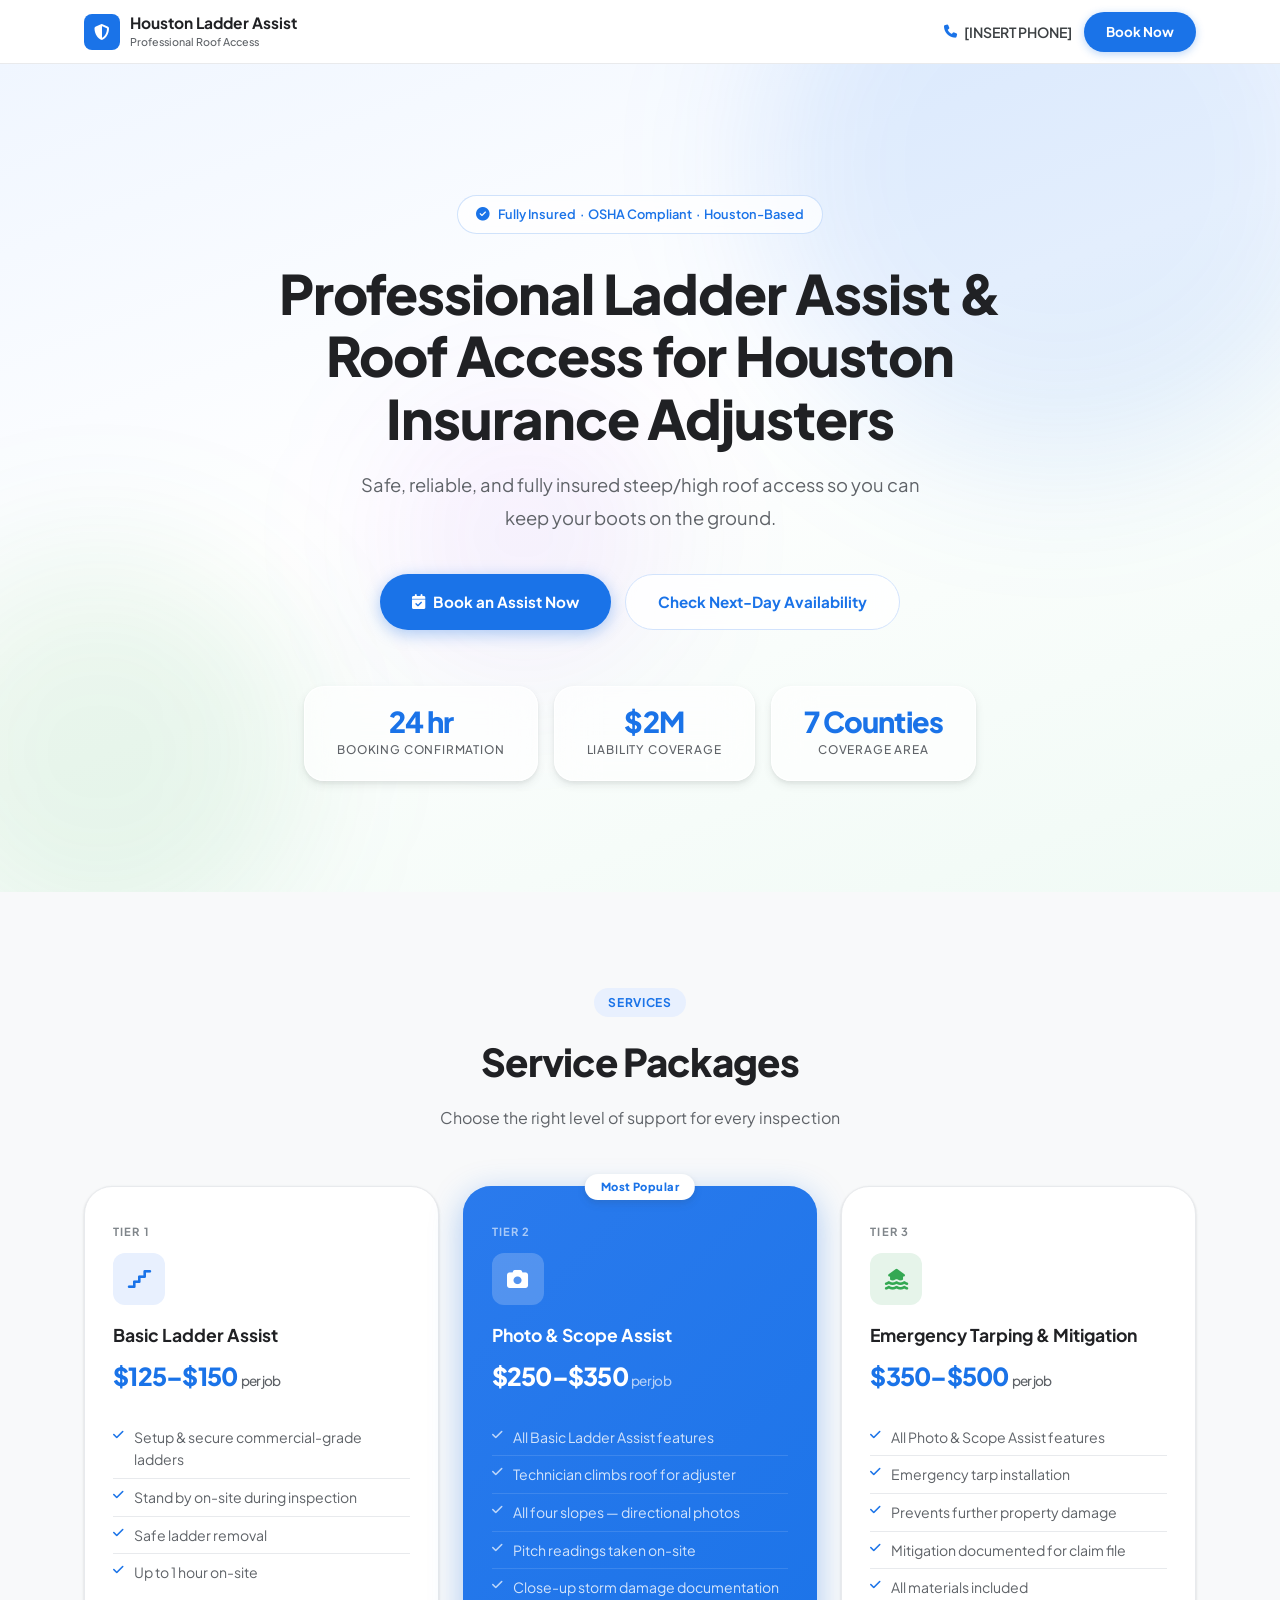
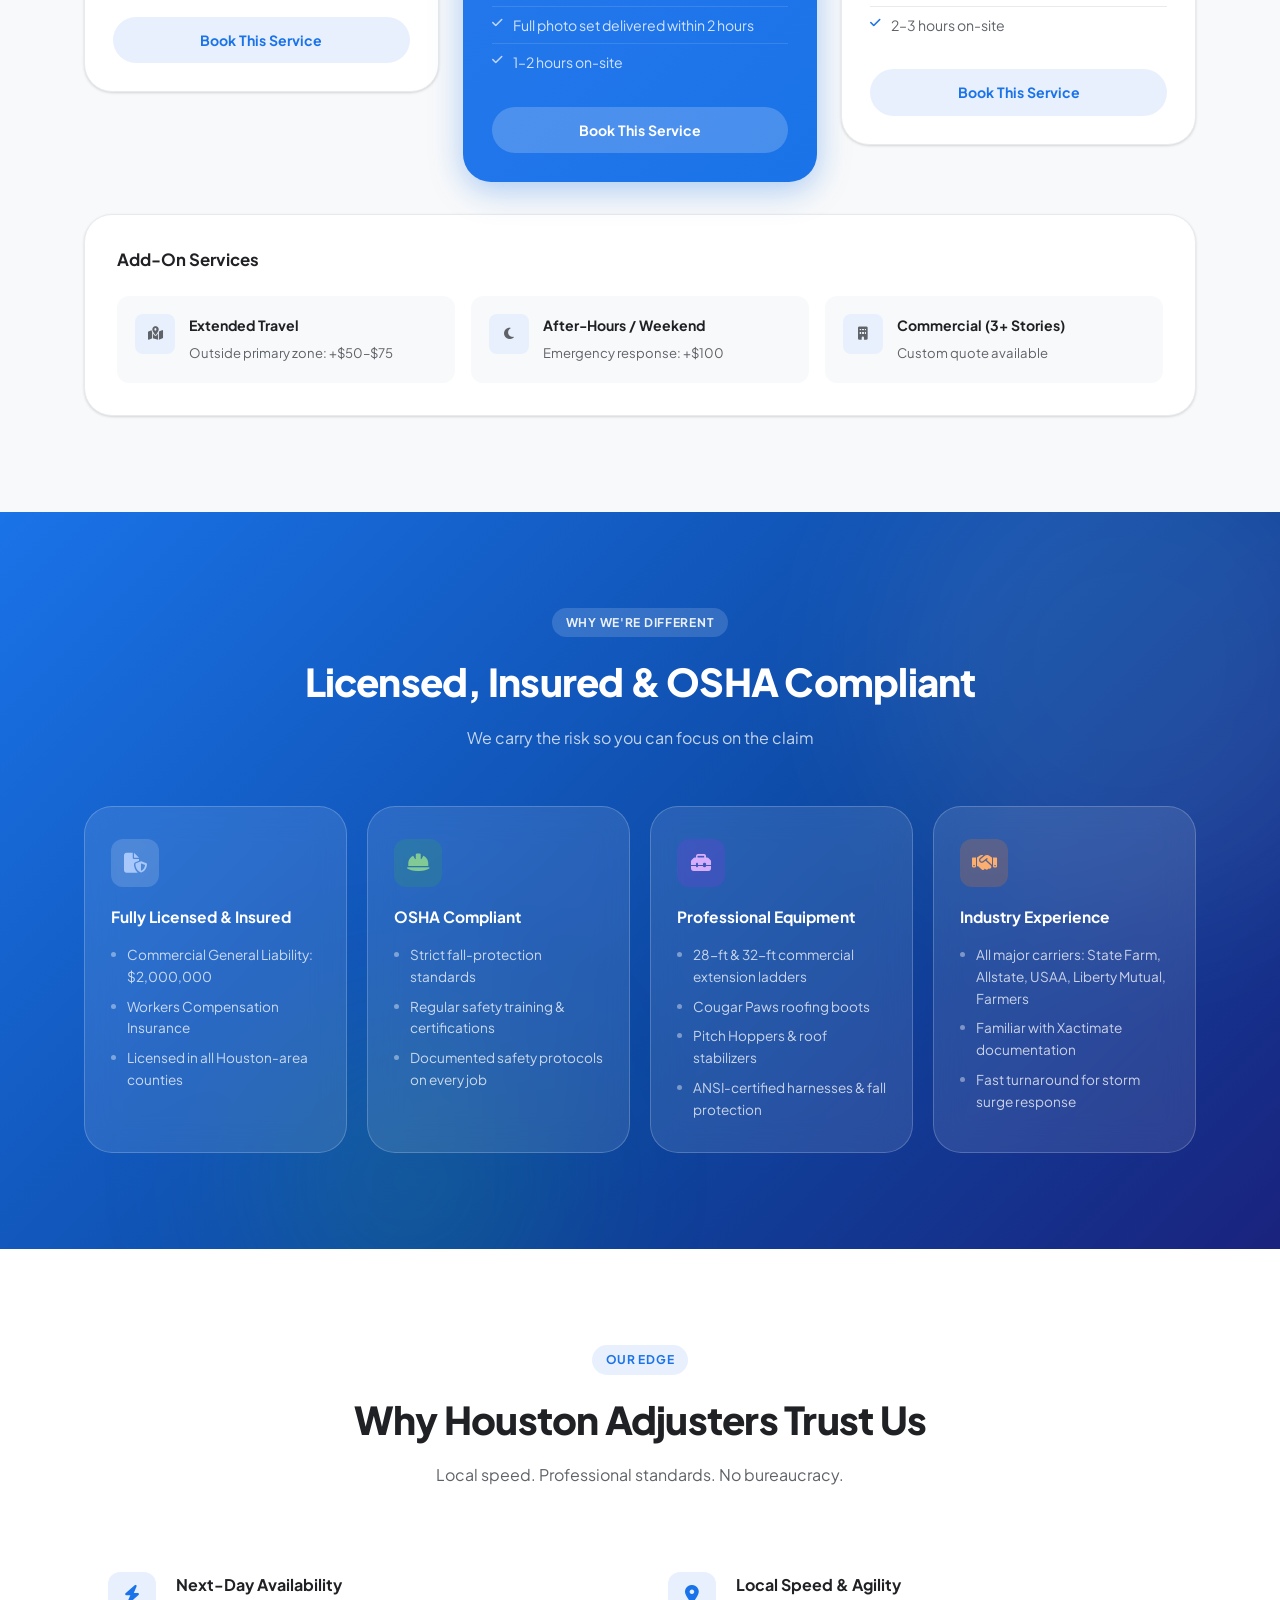
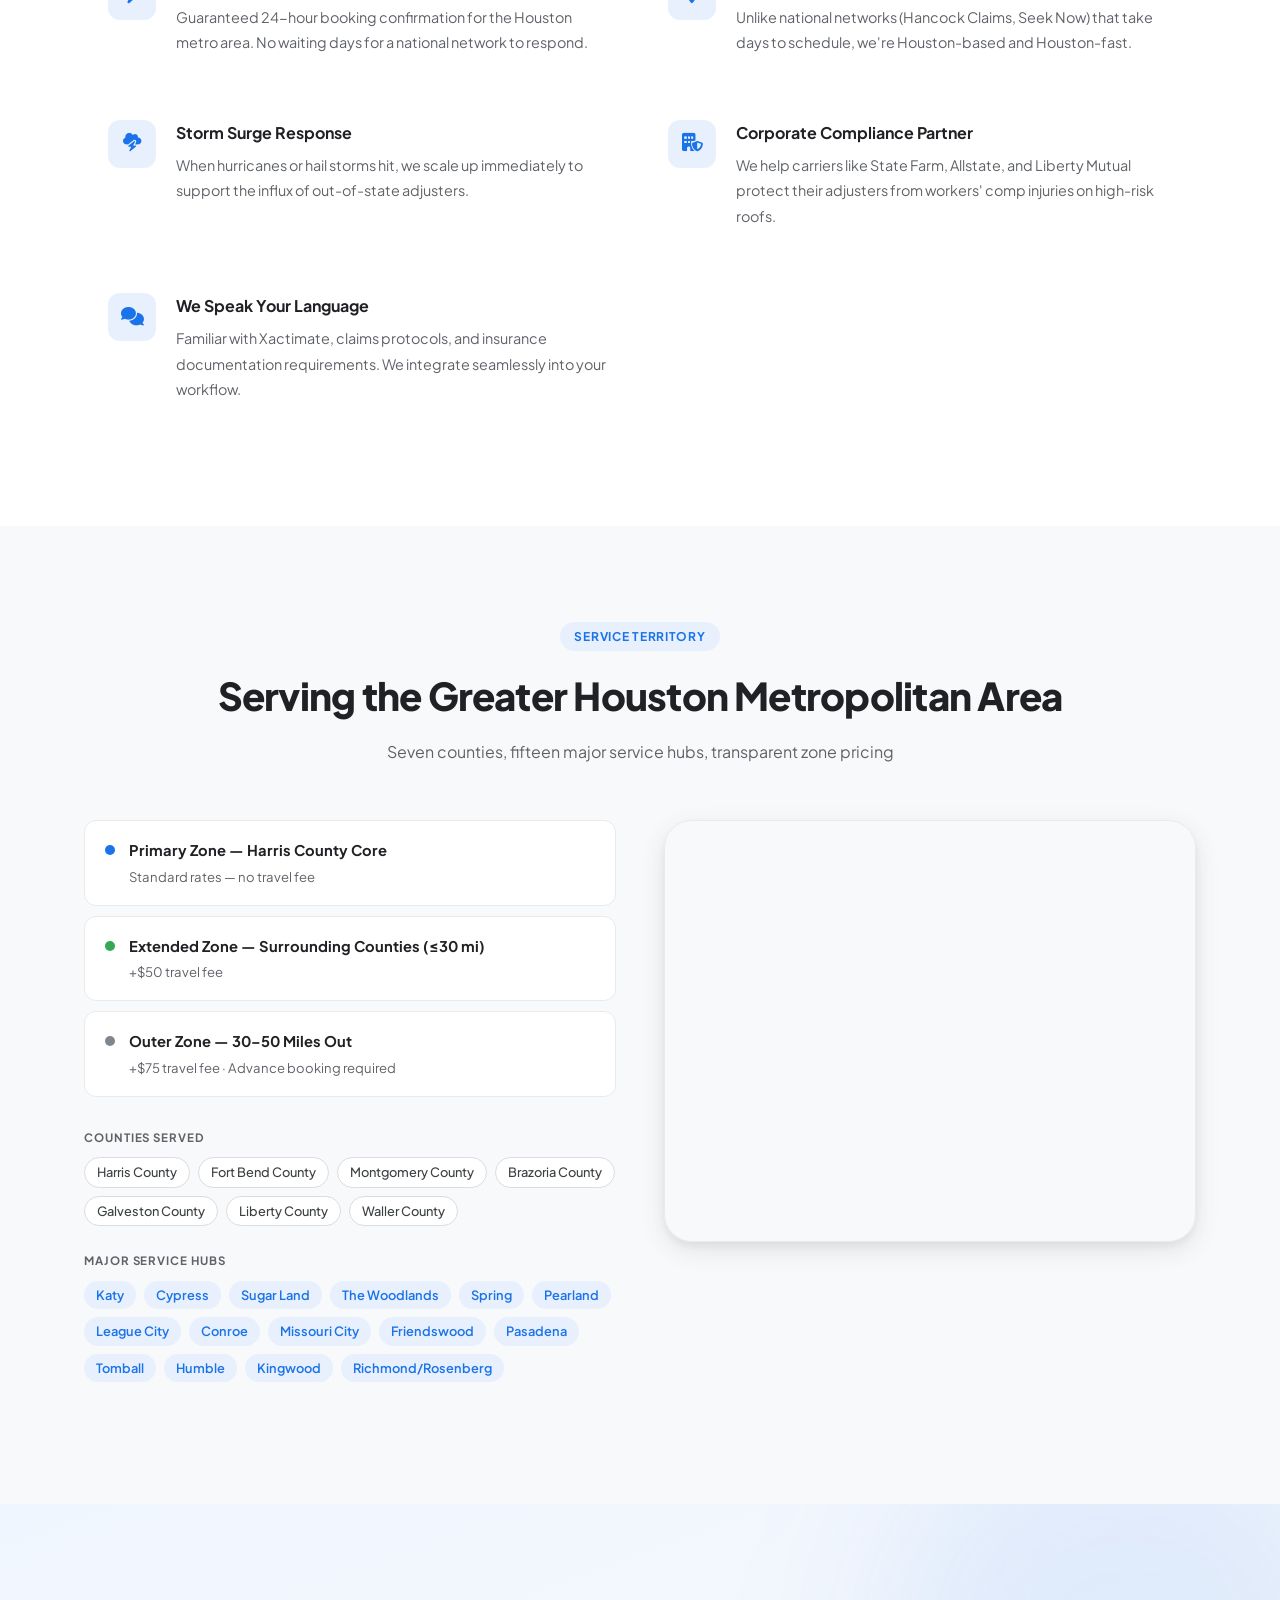
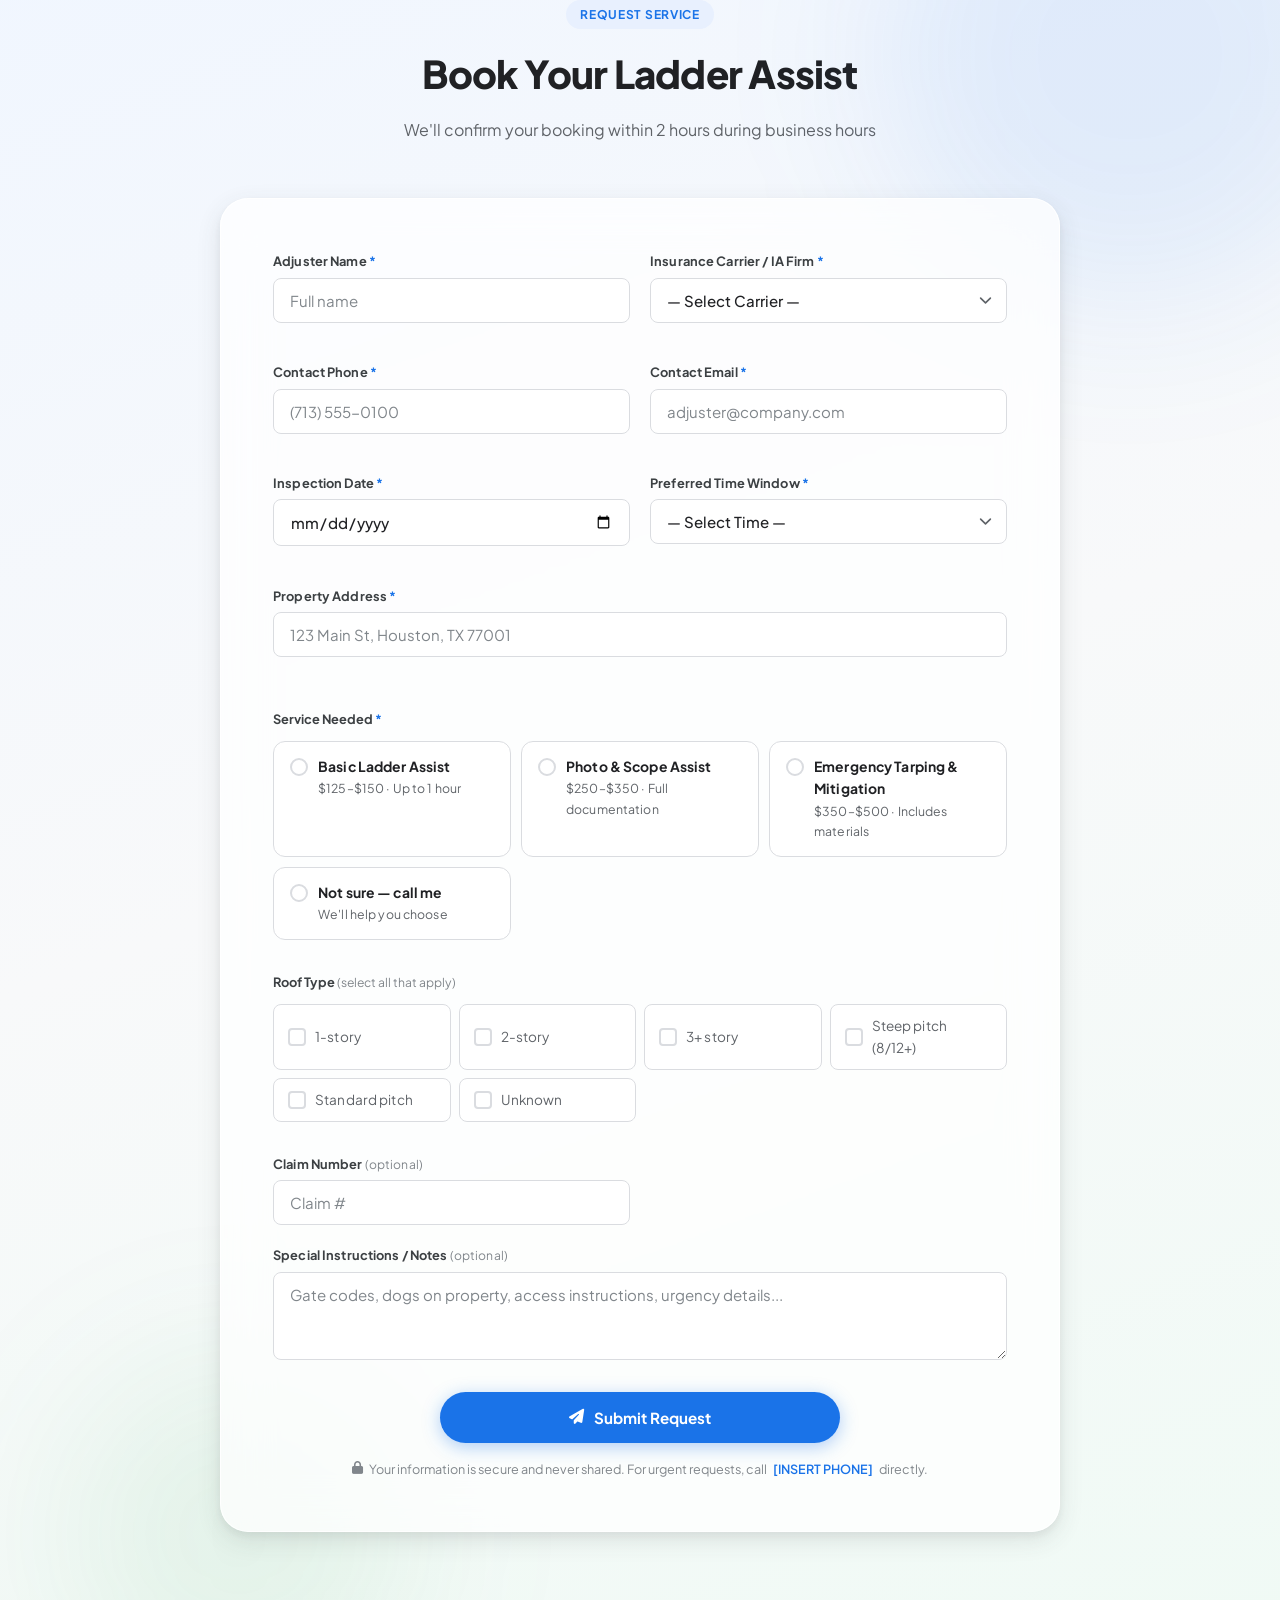
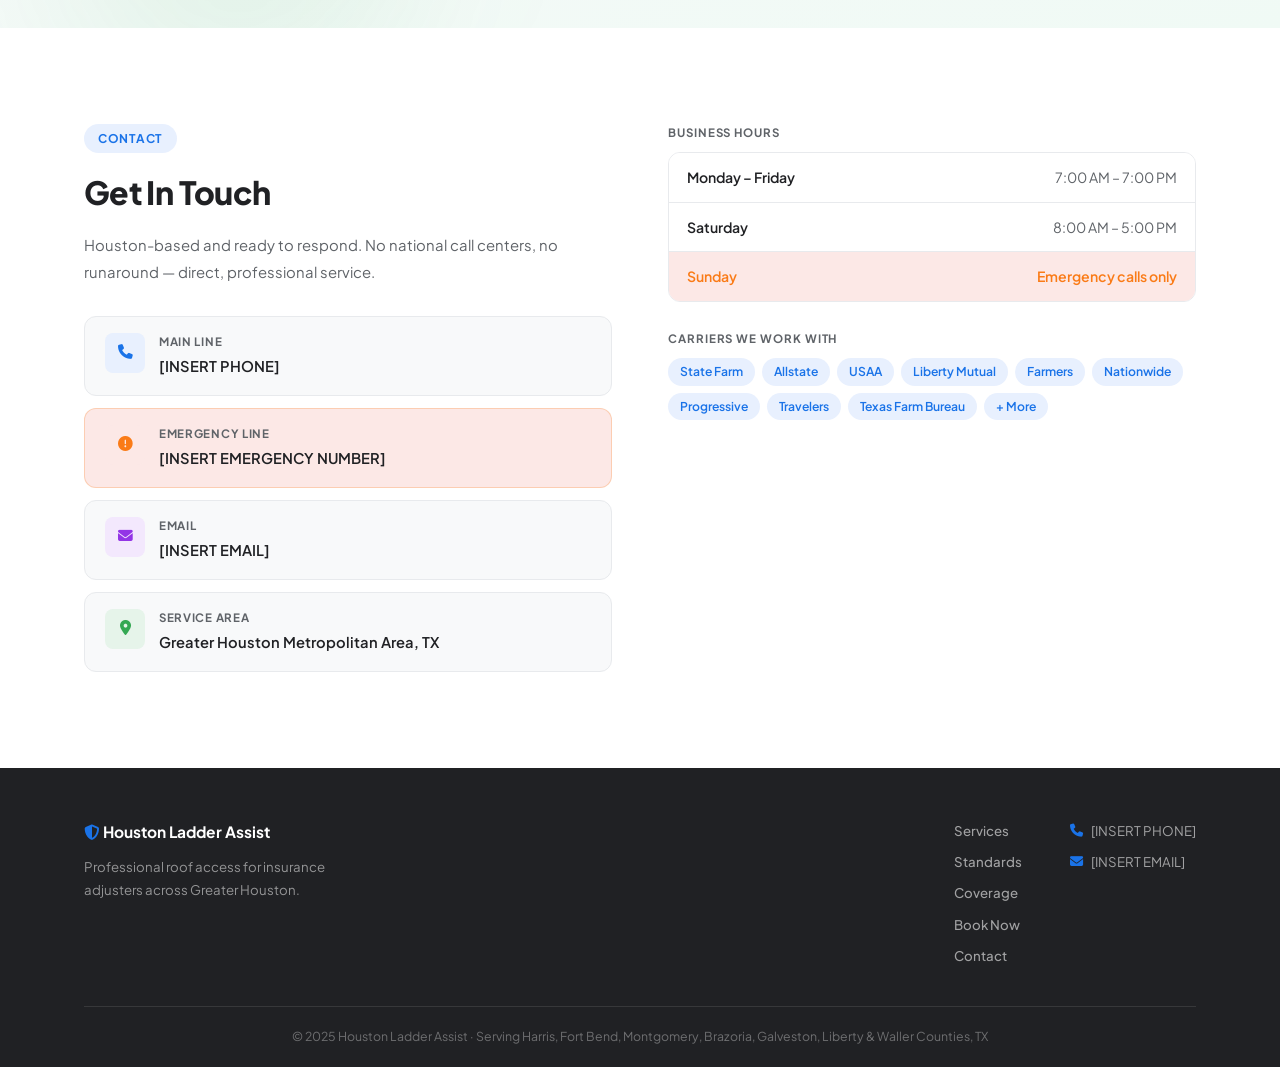
==== commit 811c998a: "Redesign to modern Google Material / glassmorphism style - Font: Plus Jakarta Sans (Google Sans equi" ====
--- a/index.html
+++ b/index.html
@@ -5,7 +5,7 @@
   <meta name="viewport" content="width=device-width, initial-scale=1.0">
   <title>Houston Ladder Assist | Professional Roof Access for Insurance Adjusters</title>
   <meta name="description" content="Professional ladder assist and roof access for insurance adjusters in Houston, TX. Fully insured, OSHA compliant. Serving Harris, Fort Bend, Montgomery, Brazoria & Galveston counties.">
-  <meta name="keywords" content="Houston ladder assist insurance adjusters, roof access service Houston insurance, steep roof ladder setup Houston, OSHA compliant roof access Houston, hail damage roof inspection Houston">
+  <meta name="keywords" content="Houston ladder assist insurance adjusters, roof access service Houston insurance, steep roof ladder setup Houston, OSHA compliant roof access Houston">
 
   <script type="application/ld+json">
   {
@@ -15,20 +15,15 @@
     "description": "Professional ladder assist and roof access service for insurance adjusters across Greater Houston",
     "telephone": "[INSERT PHONE]",
     "email": "[INSERT EMAIL]",
-    "areaServed": ["Harris County TX", "Fort Bend County TX", "Montgomery County TX", "Brazoria County TX", "Galveston County TX", "Liberty County TX", "Waller County TX"],
-    "address": {
-      "@type": "PostalAddress",
-      "addressLocality": "Houston",
-      "addressRegion": "TX",
-      "addressCountry": "US"
-    },
-    "openingHours": ["Mo-Fr 07:00-19:00", "Sa 08:00-17:00"],
+    "areaServed": ["Harris County TX","Fort Bend County TX","Montgomery County TX","Brazoria County TX","Galveston County TX","Liberty County TX","Waller County TX"],
+    "address": {"@type":"PostalAddress","addressLocality":"Houston","addressRegion":"TX","addressCountry":"US"},
+    "openingHours": ["Mo-Fr 07:00-19:00","Sa 08:00-17:00"],
     "priceRange": "$125-$500"
   }
   </script>
 
   <link rel="preconnect" href="https://fonts.googleapis.com">
-  <link href="https://fonts.googleapis.com/css2?family=Cinzel:wght@400;600;700&family=Playfair+Display:ital,wght@0,400;0,600;0,700;1,400&family=Raleway:wght@300;400;500;600;700&display=swap" rel="stylesheet">
+  <link href="https://fonts.googleapis.com/css2?family=Plus+Jakarta+Sans:wght@300;400;500;600;700;800&display=swap" rel="stylesheet">
   <link rel="stylesheet" href="https://cdnjs.cloudflare.com/ajax/libs/font-awesome/6.5.0/css/all.min.css">
   <link rel="stylesheet" href="styles.css">
 </head>
@@ -38,10 +33,10 @@
   <header class="sticky-header" id="stickyHeader">
     <div class="header-inner">
       <a href="#home" class="logo">
-        <span class="logo-icon">◆</span>
+        <span class="logo-mark"><i class="fas fa-shield-halved"></i></span>
         <div>
           <span class="logo-title">Houston Ladder Assist</span>
-          <span class="logo-tagline">Professional Roof Access · Est. 2025</span>
+          <span class="logo-tagline">Professional Roof Access</span>
         </div>
       </a>
       <div class="header-actions">
@@ -56,29 +51,36 @@
 
   <!-- ===== HERO ===== -->
   <section class="hero" id="home">
-    <div class="hero-fan" aria-hidden="true"></div>
+    <div class="hero-blobs" aria-hidden="true">
+      <div class="blob blob-1"></div>
+      <div class="blob blob-2"></div>
+      <div class="blob blob-3"></div>
+    </div>
     <div class="hero-content">
-      <p class="hero-kicker">Est. 2025 &nbsp;·&nbsp; Houston, Texas &nbsp;·&nbsp; Fully Insured</p>
-      <div class="deco-rule" aria-hidden="true"><span></span><em>◆</em><span></span></div>
-      <h1>Professional Ladder Assist<br>&amp; Roof Access for<br>Houston Insurance Adjusters</h1>
-      <div class="deco-rule" aria-hidden="true"><span></span><em>◆</em><span></span></div>
+      <div class="hero-chip">
+        <i class="fas fa-circle-check"></i>
+        Fully Insured &nbsp;·&nbsp; OSHA Compliant &nbsp;·&nbsp; Houston-Based
+      </div>
+      <h1>Professional Ladder Assist &amp; Roof Access for Houston Insurance Adjusters</h1>
       <p class="hero-sub">Safe, reliable, and fully insured steep/high roof access so you can keep your boots on the ground.</p>
       <div class="hero-ctas">
-        <a href="#booking-form" class="btn-primary">Book an Assist Now</a>
-        <a href="#booking-form" class="btn-secondary">Check Next-Day Availability</a>
+        <a href="#booking-form" class="btn-primary">
+          <i class="fas fa-calendar-check"></i> Book an Assist Now
+        </a>
+        <a href="#booking-form" class="btn-secondary">
+          Check Next-Day Availability
+        </a>
       </div>
       <div class="hero-stats">
-        <div class="stat">
+        <div class="glass-stat">
           <strong>24 hr</strong>
           <span>Booking Confirmation</span>
         </div>
-        <div class="stat-divider" aria-hidden="true">◆</div>
-        <div class="stat">
+        <div class="glass-stat">
           <strong>$2M</strong>
           <span>Liability Coverage</span>
         </div>
-        <div class="stat-divider" aria-hidden="true">◆</div>
-        <div class="stat">
+        <div class="glass-stat">
           <strong>7 Counties</strong>
           <span>Coverage Area</span>
         </div>
@@ -90,63 +92,60 @@
   <section class="services" id="services">
     <div class="container">
       <div class="section-header">
-        <p class="section-kicker">Our Services</p>
+        <span class="section-chip">Services</span>
         <h2>Service Packages</h2>
-        <div class="deco-rule" aria-hidden="true"><span></span><em>◆</em><span></span></div>
         <p>Choose the right level of support for every inspection</p>
       </div>
 
       <div class="services-grid">
         <!-- Tier 1 -->
         <div class="service-card">
-          <div class="card-corners" aria-hidden="true"></div>
-          <div class="service-tier-label">Tier I</div>
-          <div class="service-icon"><i class="fas fa-stairs"></i></div>
+          <div class="service-tier-label">Tier 1</div>
+          <div class="service-icon blue"><i class="fas fa-stairs"></i></div>
           <h3>Basic Ladder Assist</h3>
           <div class="service-price">$125–$150 <span>per job</span></div>
           <ul class="service-features">
-            <li><span class="feat-diamond">◆</span> Setup &amp; secure commercial-grade ladders</li>
-            <li><span class="feat-diamond">◆</span> Stand by on-site during inspection</li>
-            <li><span class="feat-diamond">◆</span> Safe ladder removal</li>
-            <li><span class="feat-diamond">◆</span> Up to 1 hour on-site</li>
+            <li><i class="fas fa-check"></i> Setup &amp; secure commercial-grade ladders</li>
+            <li><i class="fas fa-check"></i> Stand by on-site during inspection</li>
+            <li><i class="fas fa-check"></i> Safe ladder removal</li>
+            <li><i class="fas fa-check"></i> Up to 1 hour on-site</li>
           </ul>
           <a href="#booking-form" class="btn-book">Book This Service</a>
         </div>
 
         <!-- Tier 2 - Featured -->
         <div class="service-card featured">
-          <div class="card-corners" aria-hidden="true"></div>
-          <div class="service-badge">Most Requested</div>
-          <div class="service-tier-label">Tier II</div>
-          <div class="service-icon"><i class="fas fa-camera"></i></div>
+          <div class="featured-glow" aria-hidden="true"></div>
+          <div class="service-badge">Most Popular</div>
+          <div class="service-tier-label">Tier 2</div>
+          <div class="service-icon white"><i class="fas fa-camera"></i></div>
           <h3>Photo &amp; Scope Assist</h3>
           <div class="service-price">$250–$350 <span>per job</span></div>
           <ul class="service-features">
-            <li><span class="feat-diamond">◆</span> All Basic Ladder Assist features</li>
-            <li><span class="feat-diamond">◆</span> Technician climbs roof for adjuster</li>
-            <li><span class="feat-diamond">◆</span> All four slopes — directional photos</li>
-            <li><span class="feat-diamond">◆</span> Pitch readings taken on-site</li>
-            <li><span class="feat-diamond">◆</span> Close-up storm damage documentation</li>
-            <li><span class="feat-diamond">◆</span> Full photo set delivered within 2 hours</li>
-            <li><span class="feat-diamond">◆</span> 1–2 hours on-site</li>
+            <li><i class="fas fa-check"></i> All Basic Ladder Assist features</li>
+            <li><i class="fas fa-check"></i> Technician climbs roof for adjuster</li>
+            <li><i class="fas fa-check"></i> All four slopes — directional photos</li>
+            <li><i class="fas fa-check"></i> Pitch readings taken on-site</li>
+            <li><i class="fas fa-check"></i> Close-up storm damage documentation</li>
+            <li><i class="fas fa-check"></i> Full photo set delivered within 2 hours</li>
+            <li><i class="fas fa-check"></i> 1–2 hours on-site</li>
           </ul>
           <a href="#booking-form" class="btn-book">Book This Service</a>
         </div>
 
         <!-- Tier 3 -->
         <div class="service-card">
-          <div class="card-corners" aria-hidden="true"></div>
-          <div class="service-tier-label">Tier III</div>
-          <div class="service-icon"><i class="fas fa-house-flood-water"></i></div>
+          <div class="service-tier-label">Tier 3</div>
+          <div class="service-icon green"><i class="fas fa-house-flood-water"></i></div>
           <h3>Emergency Tarping &amp; Mitigation</h3>
           <div class="service-price">$350–$500 <span>per job</span></div>
           <ul class="service-features">
-            <li><span class="feat-diamond">◆</span> All Photo &amp; Scope Assist features</li>
-            <li><span class="feat-diamond">◆</span> Emergency tarp installation</li>
-            <li><span class="feat-diamond">◆</span> Prevents further property damage</li>
-            <li><span class="feat-diamond">◆</span> Mitigation documented for claim file</li>
-            <li><span class="feat-diamond">◆</span> All materials included</li>
-            <li><span class="feat-diamond">◆</span> 2–3 hours on-site</li>
+            <li><i class="fas fa-check"></i> All Photo &amp; Scope Assist features</li>
+            <li><i class="fas fa-check"></i> Emergency tarp installation</li>
+            <li><i class="fas fa-check"></i> Prevents further property damage</li>
+            <li><i class="fas fa-check"></i> Mitigation documented for claim file</li>
+            <li><i class="fas fa-check"></i> All materials included</li>
+            <li><i class="fas fa-check"></i> 2–3 hours on-site</li>
           </ul>
           <a href="#booking-form" class="btn-book">Book This Service</a>
         </div>
@@ -154,25 +153,24 @@
 
       <!-- Add-ons -->
       <div class="addons">
-        <div class="deco-rule" aria-hidden="true"><span></span><em>◆</em><span></span></div>
         <h3>Add-On Services</h3>
         <div class="addons-grid">
           <div class="addon-item">
-            <span class="addon-diamond">◆</span>
+            <span class="addon-icon"><i class="fas fa-map-location-dot"></i></span>
             <div>
               <strong>Extended Travel</strong>
               <span>Outside primary zone: +$50–$75</span>
             </div>
           </div>
           <div class="addon-item">
-            <span class="addon-diamond">◆</span>
+            <span class="addon-icon"><i class="fas fa-moon"></i></span>
             <div>
               <strong>After-Hours / Weekend</strong>
               <span>Emergency response: +$100</span>
             </div>
           </div>
           <div class="addon-item">
-            <span class="addon-diamond">◆</span>
+            <span class="addon-icon"><i class="fas fa-building"></i></span>
             <div>
               <strong>Commercial (3+ Stories)</strong>
               <span>Custom quote available</span>
@@ -185,16 +183,19 @@
 
   <!-- ===== TRUST & SAFETY ===== -->
   <section class="trust" id="trust">
+    <div class="trust-bg" aria-hidden="true">
+      <div class="trust-blob trust-blob-1"></div>
+      <div class="trust-blob trust-blob-2"></div>
+    </div>
     <div class="container">
       <div class="section-header light">
-        <p class="section-kicker">Standards &amp; Credentials</p>
+        <span class="section-chip light">Why We're Different</span>
         <h2>Licensed, Insured &amp; OSHA Compliant</h2>
-        <div class="deco-rule light" aria-hidden="true"><span></span><em>◆</em><span></span></div>
         <p>We carry the risk so you can focus on the claim</p>
       </div>
       <div class="trust-grid">
         <div class="trust-card">
-          <div class="trust-icon"><i class="fas fa-file-shield"></i></div>
+          <div class="trust-icon-wrap blue"><i class="fas fa-file-shield"></i></div>
           <h3>Fully Licensed &amp; Insured</h3>
           <ul>
             <li>Commercial General Liability: $2,000,000</li>
@@ -203,7 +204,7 @@
           </ul>
         </div>
         <div class="trust-card">
-          <div class="trust-icon"><i class="fas fa-hard-hat"></i></div>
+          <div class="trust-icon-wrap green"><i class="fas fa-hard-hat"></i></div>
           <h3>OSHA Compliant</h3>
           <ul>
             <li>Strict fall-protection standards</li>
@@ -212,7 +213,7 @@
           </ul>
         </div>
         <div class="trust-card">
-          <div class="trust-icon"><i class="fas fa-toolbox"></i></div>
+          <div class="trust-icon-wrap purple"><i class="fas fa-toolbox"></i></div>
           <h3>Professional Equipment</h3>
           <ul>
             <li>28-ft &amp; 32-ft commercial extension ladders</li>
@@ -222,7 +223,7 @@
           </ul>
         </div>
         <div class="trust-card">
-          <div class="trust-icon"><i class="fas fa-handshake"></i></div>
+          <div class="trust-icon-wrap orange"><i class="fas fa-handshake"></i></div>
           <h3>Industry Experience</h3>
           <ul>
             <li>All major carriers: State Farm, Allstate, USAA, Liberty Mutual, Farmers</li>
@@ -238,42 +239,41 @@
   <section class="why-us" id="why-us">
     <div class="container">
       <div class="section-header">
-        <p class="section-kicker">Our Distinction</p>
+        <span class="section-chip">Our Edge</span>
         <h2>Why Houston Adjusters Trust Us</h2>
-        <div class="deco-rule" aria-hidden="true"><span></span><em>◆</em><span></span></div>
         <p>Local speed. Professional standards. No bureaucracy.</p>
       </div>
       <div class="why-grid">
         <div class="why-item">
-          <div class="why-number">I</div>
+          <div class="why-icon-wrap"><i class="fas fa-bolt"></i></div>
           <div class="why-content">
             <h3>Next-Day Availability</h3>
             <p>Guaranteed 24-hour booking confirmation for the Houston metro area. No waiting days for a national network to respond.</p>
           </div>
         </div>
         <div class="why-item">
-          <div class="why-number">II</div>
+          <div class="why-icon-wrap"><i class="fas fa-location-dot"></i></div>
           <div class="why-content">
             <h3>Local Speed &amp; Agility</h3>
             <p>Unlike national networks (Hancock Claims, Seek Now) that take days to schedule, we're Houston-based and Houston-fast.</p>
           </div>
         </div>
         <div class="why-item">
-          <div class="why-number">III</div>
+          <div class="why-icon-wrap"><i class="fas fa-cloud-bolt"></i></div>
           <div class="why-content">
             <h3>Storm Surge Response</h3>
             <p>When hurricanes or hail storms hit, we scale up immediately to support the influx of out-of-state adjusters.</p>
           </div>
         </div>
         <div class="why-item">
-          <div class="why-number">IV</div>
+          <div class="why-icon-wrap"><i class="fas fa-building-shield"></i></div>
           <div class="why-content">
             <h3>Corporate Compliance Partner</h3>
             <p>We help carriers like State Farm, Allstate, and Liberty Mutual protect their adjusters from workers' comp injuries on high-risk roofs.</p>
           </div>
         </div>
         <div class="why-item">
-          <div class="why-number">V</div>
+          <div class="why-icon-wrap"><i class="fas fa-comments"></i></div>
           <div class="why-content">
             <h3>We Speak Your Language</h3>
             <p>Familiar with Xactimate, claims protocols, and insurance documentation requirements. We integrate seamlessly into your workflow.</p>
@@ -287,33 +287,38 @@
   <section class="coverage" id="coverage">
     <div class="container">
       <div class="section-header">
-        <p class="section-kicker">Service Territory</p>
-        <h2>Greater Houston Metropolitan Area</h2>
-        <div class="deco-rule" aria-hidden="true"><span></span><em>◆</em><span></span></div>
+        <span class="section-chip">Service Territory</span>
+        <h2>Serving the Greater Houston Metropolitan Area</h2>
         <p>Seven counties, fifteen major service hubs, transparent zone pricing</p>
       </div>
       <div class="coverage-layout">
         <div class="coverage-info">
           <div class="coverage-zones">
             <div class="zone primary-zone">
-              <h3><span class="zone-badge">Primary Zone</span></h3>
-              <p class="zone-name">Harris County Core</p>
-              <p class="zone-price">Standard rates — no travel fee</p>
+              <div class="zone-dot blue"></div>
+              <div>
+                <h3>Primary Zone — Harris County Core</h3>
+                <p>Standard rates — no travel fee</p>
+              </div>
             </div>
             <div class="zone extended-zone">
-              <h3><span class="zone-badge">Extended Zone</span></h3>
-              <p class="zone-name">Surrounding Counties (≤30 mi)</p>
-              <p class="zone-price">+$50 travel fee</p>
+              <div class="zone-dot green"></div>
+              <div>
+                <h3>Extended Zone — Surrounding Counties (≤30 mi)</h3>
+                <p>+$50 travel fee</p>
+              </div>
             </div>
             <div class="zone outer-zone">
-              <h3><span class="zone-badge">Outer Zone</span></h3>
-              <p class="zone-name">30–50 Miles Out</p>
-              <p class="zone-price">+$75 travel fee · Advance booking required</p>
+              <div class="zone-dot gray"></div>
+              <div>
+                <h3>Outer Zone — 30–50 Miles Out</h3>
+                <p>+$75 travel fee · Advance booking required</p>
+              </div>
             </div>
           </div>
 
           <div class="counties">
-            <p class="subsection-label">Counties Served</p>
+            <p class="tag-label">Counties Served</p>
             <div class="county-tags">
               <span>Harris County</span>
               <span>Fort Bend County</span>
@@ -326,7 +331,7 @@
           </div>
 
           <div class="hubs">
-            <p class="subsection-label">Major Service Hubs</p>
+            <p class="tag-label">Major Service Hubs</p>
             <div class="hub-list">
               <span>Katy</span><span>Cypress</span><span>Sugar Land</span>
               <span>The Woodlands</span><span>Spring</span><span>Pearland</span>
@@ -355,11 +360,14 @@
 
   <!-- ===== BOOKING FORM ===== -->
   <section class="booking" id="booking-form">
-    <div class="container">
-      <div class="section-header light">
-        <p class="section-kicker">Request Service</p>
+    <div class="booking-bg" aria-hidden="true">
+      <div class="booking-blob booking-blob-1"></div>
+      <div class="booking-blob booking-blob-2"></div>
+    </div>
+    <div class="container">
+      <div class="section-header">
+        <span class="section-chip">Request Service</span>
         <h2>Book Your Ladder Assist</h2>
-        <div class="deco-rule light" aria-hidden="true"><span></span><em>◆</em><span></span></div>
         <p>We'll confirm your booking within 2 hours during business hours</p>
       </div>
 
@@ -375,23 +383,12 @@
             <label for="carrier">Insurance Carrier / IA Firm <span class="required">*</span></label>
             <select id="carrier" name="carrier" required>
               <option value="">— Select Carrier —</option>
-              <option>State Farm</option>
-              <option>Allstate</option>
-              <option>Liberty Mutual</option>
-              <option>USAA</option>
-              <option>Farmers Insurance</option>
-              <option>Nationwide</option>
-              <option>Progressive</option>
-              <option>Travelers</option>
-              <option>Texas Farm Bureau</option>
-              <option>Amica Mutual</option>
-              <option>Chubb</option>
-              <option>Mercury Insurance</option>
-              <option>Safeco</option>
-              <option>State Auto</option>
-              <option>The Hartford</option>
-              <option>Cincinnati Insurance</option>
-              <option>Independent Adjusting Firm</option>
+              <option>State Farm</option><option>Allstate</option><option>Liberty Mutual</option>
+              <option>USAA</option><option>Farmers Insurance</option><option>Nationwide</option>
+              <option>Progressive</option><option>Travelers</option><option>Texas Farm Bureau</option>
+              <option>Amica Mutual</option><option>Chubb</option><option>Mercury Insurance</option>
+              <option>Safeco</option><option>State Auto</option><option>The Hartford</option>
+              <option>Cincinnati Insurance</option><option>Independent Adjusting Firm</option>
               <option>Other (specify in notes)</option>
             </select>
             <span class="error-msg" id="err-carrier"></span>
@@ -419,10 +416,8 @@
             <label for="timeWindow">Preferred Time Window <span class="required">*</span></label>
             <select id="timeWindow" name="timeWindow" required>
               <option value="">— Select Time —</option>
-              <option>Morning (8am–12pm)</option>
-              <option>Afternoon (12pm–4pm)</option>
-              <option>Late Afternoon (4pm–6pm)</option>
-              <option>Flexible</option>
+              <option>Morning (8am–12pm)</option><option>Afternoon (12pm–4pm)</option>
+              <option>Late Afternoon (4pm–6pm)</option><option>Flexible</option>
             </select>
             <span class="error-msg" id="err-timeWindow"></span>
           </div>
@@ -434,78 +429,45 @@
           </div>
         </div>
 
-        <!-- Service Selection -->
         <div class="form-section">
           <p class="form-label">Service Needed <span class="required">*</span></p>
           <div class="radio-group" id="serviceGroup">
             <label class="radio-option">
               <input type="radio" name="service" value="Basic Ladder Assist">
               <span class="radio-custom"></span>
-              <div>
-                <strong>Basic Ladder Assist</strong>
-                <span>$125–$150 · Up to 1 hour</span>
-              </div>
+              <div><strong>Basic Ladder Assist</strong><span>$125–$150 · Up to 1 hour</span></div>
             </label>
             <label class="radio-option">
               <input type="radio" name="service" value="Photo & Scope Assist">
               <span class="radio-custom"></span>
-              <div>
-                <strong>Photo &amp; Scope Assist</strong>
-                <span>$250–$350 · Full documentation</span>
-              </div>
+              <div><strong>Photo &amp; Scope Assist</strong><span>$250–$350 · Full documentation</span></div>
             </label>
             <label class="radio-option">
               <input type="radio" name="service" value="Emergency Tarping & Mitigation">
               <span class="radio-custom"></span>
-              <div>
-                <strong>Emergency Tarping &amp; Mitigation</strong>
-                <span>$350–$500 · Includes materials</span>
-              </div>
+              <div><strong>Emergency Tarping &amp; Mitigation</strong><span>$350–$500 · Includes materials</span></div>
             </label>
             <label class="radio-option">
               <input type="radio" name="service" value="Not sure - call me">
               <span class="radio-custom"></span>
-              <div>
-                <strong>Not sure — call me</strong>
-                <span>We'll help you choose</span>
-              </div>
+              <div><strong>Not sure — call me</strong><span>We'll help you choose</span></div>
             </label>
           </div>
           <span class="error-msg" id="err-service"></span>
         </div>
 
-        <!-- Roof Type -->
         <div class="form-section">
           <p class="form-label">Roof Type <span class="optional">(select all that apply)</span></p>
           <div class="checkbox-group">
-            <label class="checkbox-option">
-              <input type="checkbox" name="roofType" value="1-story">
-              <span class="checkbox-custom"></span>1-story
-            </label>
-            <label class="checkbox-option">
-              <input type="checkbox" name="roofType" value="2-story">
-              <span class="checkbox-custom"></span>2-story
-            </label>
-            <label class="checkbox-option">
-              <input type="checkbox" name="roofType" value="3+ story">
-              <span class="checkbox-custom"></span>3+ story
-            </label>
-            <label class="checkbox-option">
-              <input type="checkbox" name="roofType" value="Steep pitch (8/12+)">
-              <span class="checkbox-custom"></span>Steep pitch (8/12+)
-            </label>
-            <label class="checkbox-option">
-              <input type="checkbox" name="roofType" value="Standard pitch">
-              <span class="checkbox-custom"></span>Standard pitch
-            </label>
-            <label class="checkbox-option">
-              <input type="checkbox" name="roofType" value="Unknown">
-              <span class="checkbox-custom"></span>Unknown
-            </label>
-          </div>
-        </div>
-
-        <!-- Optional Fields -->
+            <label class="checkbox-option"><input type="checkbox" name="roofType" value="1-story"><span class="checkbox-custom"></span>1-story</label>
+            <label class="checkbox-option"><input type="checkbox" name="roofType" value="2-story"><span class="checkbox-custom"></span>2-story</label>
+            <label class="checkbox-option"><input type="checkbox" name="roofType" value="3+ story"><span class="checkbox-custom"></span>3+ story</label>
+            <label class="checkbox-option"><input type="checkbox" name="roofType" value="Steep pitch (8/12+)"><span class="checkbox-custom"></span>Steep pitch (8/12+)</label>
+            <label class="checkbox-option"><input type="checkbox" name="roofType" value="Standard pitch"><span class="checkbox-custom"></span>Standard pitch</label>
+            <label class="checkbox-option"><input type="checkbox" name="roofType" value="Unknown"><span class="checkbox-custom"></span>Unknown</label>
+          </div>
+        </div>
+
         <div class="form-grid">
           <div class="form-group">
             <label for="claimNumber">Claim Number <span class="optional">(optional)</span></label>
@@ -519,7 +481,7 @@
 
         <div class="form-submit">
           <button type="submit" class="btn-submit" id="submitBtn">
-            Submit Request
+            <i class="fas fa-paper-plane"></i> Submit Request
           </button>
           <p class="form-disclaimer">
             <i class="fas fa-lock"></i> Your information is secure and never shared.
@@ -528,10 +490,9 @@
         </div>
 
         <div class="form-success" id="formSuccess" hidden>
-          <div class="success-icon">◆</div>
-          <h3>Request Submitted</h3>
-          <div class="deco-rule" aria-hidden="true"><span></span><em>◆</em><span></span></div>
-          <p>Thank you. We'll confirm your booking within 2 hours during business hours. For urgent requests, call us at <a href="tel:[INSERT-PHONE]">[INSERT PHONE]</a>.</p>
+          <div class="success-icon"><i class="fas fa-circle-check"></i></div>
+          <h3>Request Submitted!</h3>
+          <p>Thank you! We'll confirm your booking within 2 hours during business hours. For urgent requests, call us at <a href="tel:[INSERT-PHONE]">[INSERT PHONE]</a>.</p>
         </div>
       </form>
     </div>
@@ -542,71 +503,42 @@
     <div class="container">
       <div class="contact-grid">
         <div class="contact-info">
-          <p class="section-kicker">Contact</p>
+          <span class="section-chip">Contact</span>
           <h2>Get In Touch</h2>
-          <div class="deco-rule" aria-hidden="true"><span></span><em>◆</em><span></span></div>
           <p class="contact-intro">Houston-based and ready to respond. No national call centers, no runaround — direct, professional service.</p>
           <div class="contact-items">
             <a href="tel:[INSERT-PHONE]" class="contact-item">
-              <i class="fas fa-phone"></i>
-              <div>
-                <strong>Main Line</strong>
-                <span>[INSERT PHONE]</span>
-              </div>
+              <span class="contact-icon blue"><i class="fas fa-phone"></i></span>
+              <div><strong>Main Line</strong><span>[INSERT PHONE]</span></div>
             </a>
             <a href="tel:[INSERT-EMERGENCY]" class="contact-item emergency">
-              <i class="fas fa-circle-exclamation"></i>
-              <div>
-                <strong>Emergency Line</strong>
-                <span>[INSERT EMERGENCY NUMBER]</span>
-              </div>
+              <span class="contact-icon orange"><i class="fas fa-circle-exclamation"></i></span>
+              <div><strong>Emergency Line</strong><span>[INSERT EMERGENCY NUMBER]</span></div>
             </a>
             <a href="mailto:[INSERT-EMAIL]" class="contact-item">
-              <i class="fas fa-envelope"></i>
-              <div>
-                <strong>Email</strong>
-                <span>[INSERT EMAIL]</span>
-              </div>
+              <span class="contact-icon purple"><i class="fas fa-envelope"></i></span>
+              <div><strong>Email</strong><span>[INSERT EMAIL]</span></div>
             </a>
             <div class="contact-item">
-              <i class="fas fa-location-dot"></i>
-              <div>
-                <strong>Service Area</strong>
-                <span>Greater Houston Metropolitan Area, TX</span>
-              </div>
+              <span class="contact-icon green"><i class="fas fa-location-dot"></i></span>
+              <div><strong>Service Area</strong><span>Greater Houston Metropolitan Area, TX</span></div>
             </div>
           </div>
         </div>
 
         <div class="contact-hours">
-          <p class="subsection-label">Business Hours</p>
+          <p class="tag-label">Business Hours</p>
           <div class="hours-list">
-            <div class="hours-row">
-              <span>Monday – Friday</span>
-              <span>7:00 AM – 7:00 PM</span>
-            </div>
-            <div class="hours-row">
-              <span>Saturday</span>
-              <span>8:00 AM – 5:00 PM</span>
-            </div>
-            <div class="hours-row emergency-hours">
-              <span>Sunday</span>
-              <span>Emergency calls only</span>
-            </div>
-          </div>
-
+            <div class="hours-row"><span>Monday – Friday</span><span>7:00 AM – 7:00 PM</span></div>
+            <div class="hours-row"><span>Saturday</span><span>8:00 AM – 5:00 PM</span></div>
+            <div class="hours-row emergency-hours"><span>Sunday</span><span>Emergency calls only</span></div>
+          </div>
           <div class="carriers-note">
-            <p class="subsection-label">Carriers We Work With</p>
+            <p class="tag-label">Carriers We Work With</p>
             <div class="carrier-tags">
-              <span>State Farm</span>
-              <span>Allstate</span>
-              <span>USAA</span>
-              <span>Liberty Mutual</span>
-              <span>Farmers</span>
-              <span>Nationwide</span>
-              <span>Progressive</span>
-              <span>Travelers</span>
-              <span>Texas Farm Bureau</span>
+              <span>State Farm</span><span>Allstate</span><span>USAA</span>
+              <span>Liberty Mutual</span><span>Farmers</span><span>Nationwide</span>
+              <span>Progressive</span><span>Travelers</span><span>Texas Farm Bureau</span>
               <span>+ More</span>
             </div>
           </div>
@@ -618,12 +550,9 @@
   <!-- ===== FOOTER ===== -->
   <footer class="footer">
     <div class="container">
-      <div class="footer-top" aria-hidden="true">
-        <div class="footer-ornament">◆ ◆ ◆</div>
-      </div>
       <div class="footer-inner">
         <div class="footer-brand">
-          <span class="footer-logo">◆ Houston Ladder Assist</span>
+          <span class="footer-logo"><i class="fas fa-shield-halved"></i> Houston Ladder Assist</span>
           <p>Professional roof access for insurance adjusters across Greater Houston.</p>
         </div>
         <nav class="footer-links" aria-label="Footer navigation">
@@ -639,8 +568,7 @@
         </div>
       </div>
       <div class="footer-bottom">
-        <div class="footer-rule" aria-hidden="true">── ◆ ──</div>
-        <p>&copy; 2025 Houston Ladder Assist &nbsp;·&nbsp; Serving Harris, Fort Bend, Montgomery, Brazoria, Galveston, Liberty &amp; Waller Counties, TX</p>
+        <p>&copy; 2025 Houston Ladder Assist · Serving Harris, Fort Bend, Montgomery, Brazoria, Galveston, Liberty &amp; Waller Counties, TX</p>
       </div>
     </div>
   </footer>
--- a/styles.css
+++ b/styles.css
@@ -1,43 +1,64 @@
 /* =============================================
-   Art Deco · Architectural Digest Design System
+   Modern Google-Style Design System
+   Plus Jakarta Sans · Clean · Transparent
    ============================================= */
 
-/* ── Custom Properties ── */
 :root {
-  --black:       #0d0b09;
-  --charcoal:    #1c1a17;
-  --dark:        #2a2620;
-  --gold:        #c8a96e;
-  --gold-light:  #dfc28b;
-  --gold-dark:   #9a7c42;
-  --gold-faint:  rgba(200,169,110,0.1);
-  --gold-border: rgba(200,169,110,0.35);
-
-  --cream:       #f5f0e8;
-  --ivory:       #faf7f0;
-  --warm-white:  #fffdf8;
-
-  --text:        #1a1612;
-  --text-muted:  #6b6058;
-  --text-dim:    rgba(245,240,232,0.65);
-
-  --shadow-gold: 0 4px 24px rgba(200,169,110,0.12);
-  --shadow-dark: 0 12px 48px rgba(0,0,0,0.5);
-
-  --header-height: 72px;
-  --transition:    0.25s ease;
-}
-
-/* ── Reset ── */
+  /* Google color palette */
+  --blue:       #1a73e8;
+  --blue-50:    #e8f0fe;
+  --blue-100:   #d2e3fc;
+  --blue-600:   #1557b0;
+  --green:      #34a853;
+  --green-50:   #e6f4ea;
+  --red:        #ea4335;
+  --orange:     #fa7b17;
+  --orange-50:  #fce8e6;
+  --purple:     #9334e6;
+  --purple-50:  #f3e8fd;
+
+  /* Surfaces */
+  --white:      #ffffff;
+  --surface-1:  #f8f9fa;
+  --surface-2:  #f1f3f4;
+  --surface-3:  #e8eaed;
+
+  /* Text */
+  --text:       #202124;
+  --text-2:     #3c4043;
+  --text-3:     #5f6368;
+  --text-4:     #80868b;
+
+  /* Borders */
+  --border:     #dadce0;
+  --border-2:   #e8eaed;
+
+  /* Shadows */
+  --shadow-1:   0 1px 3px rgba(60,64,67,0.12), 0 1px 2px rgba(60,64,67,0.08);
+  --shadow-2:   0 4px 8px rgba(60,64,67,0.10), 0 2px 4px rgba(60,64,67,0.06);
+  --shadow-3:   0 8px 24px rgba(60,64,67,0.12), 0 4px 8px rgba(60,64,67,0.06);
+  --shadow-4:   0 16px 48px rgba(60,64,67,0.14), 0 8px 16px rgba(60,64,67,0.08);
+
+  --radius-sm:  8px;
+  --radius:     12px;
+  --radius-lg:  20px;
+  --radius-xl:  28px;
+  --radius-pill:50px;
+
+  --header-height: 64px;
+  --transition:    0.2s cubic-bezier(0.2, 0, 0, 1);
+}
+
+/* ── Reset & Base ── */
 *, *::before, *::after { box-sizing: border-box; margin: 0; padding: 0; }
 html { scroll-behavior: smooth; font-size: 16px; }
 
 body {
-  font-family: 'Raleway', 'Gill Sans', 'Century Gothic', sans-serif;
+  font-family: 'Plus Jakarta Sans', -apple-system, BlinkMacSystemFont, 'Segoe UI', sans-serif;
   font-weight: 400;
   color: var(--text);
-  background: var(--ivory);
-  line-height: 1.7;
+  background: var(--white);
+  line-height: 1.6;
   -webkit-font-smoothing: antialiased;
 }
 
@@ -48,81 +69,53 @@
 .container {
   max-width: 1160px;
   margin: 0 auto;
-  padding: 0 32px;
+  padding: 0 24px;
 }
 
 :target { scroll-margin-top: calc(var(--header-height) + 12px); }
 
-/* ── Typography Base ── */
-h1, h2 {
-  font-family: 'Cinzel', 'Trajan Pro', 'Times New Roman', serif;
-  font-weight: 600;
-  letter-spacing: 0.04em;
-  line-height: 1.15;
-}
-h3 {
-  font-family: 'Playfair Display', 'Georgia', serif;
-  font-weight: 700;
-  letter-spacing: 0.01em;
-  line-height: 1.25;
-}
-
-/* ── Art Deco Decorative Rule ── */
-.deco-rule {
-  display: flex;
-  align-items: center;
-  gap: 14px;
-  margin: 18px auto;
-  max-width: 360px;
-}
-.deco-rule span {
-  flex: 1;
-  height: 1px;
-  background: linear-gradient(to right, transparent, var(--gold), transparent);
-  opacity: 0.6;
-}
-.deco-rule em {
-  color: var(--gold);
-  font-style: normal;
-  font-size: 0.6rem;
-  flex-shrink: 0;
-}
-.deco-rule.light span { background: linear-gradient(to right, transparent, rgba(200,169,110,0.7), transparent); opacity: 1; }
-.deco-rule.light em   { color: var(--gold-light); }
-
-/* Section kicker (overline label) */
-.section-kicker {
-  font-family: 'Raleway', sans-serif;
-  font-weight: 600;
-  font-size: 0.7rem;
-  letter-spacing: 0.22em;
+/* ── Section Chip ── */
+.section-chip {
+  display: inline-flex;
+  align-items: center;
+  background: var(--blue-50);
+  color: var(--blue);
+  font-size: 0.75rem;
+  font-weight: 700;
+  letter-spacing: 0.06em;
   text-transform: uppercase;
-  color: var(--gold);
+  padding: 5px 14px;
+  border-radius: var(--radius-pill);
   margin-bottom: 14px;
 }
-.section-header.light .section-kicker { color: var(--gold-light); }
-
-/* Subsection label */
-.subsection-label {
-  font-family: 'Raleway', sans-serif;
-  font-weight: 600;
-  font-size: 0.68rem;
-  letter-spacing: 0.2em;
+.section-chip.light {
+  background: rgba(255,255,255,0.15);
+  color: rgba(255,255,255,0.9);
+}
+
+/* ── Tag label ── */
+.tag-label {
+  font-size: 0.72rem;
+  font-weight: 700;
+  letter-spacing: 0.08em;
   text-transform: uppercase;
-  color: var(--text-muted);
-  margin-bottom: 12px;
+  color: var(--text-3);
+  margin-bottom: 10px;
 }
 
 /* =============================================
-   Sticky Header
+   Sticky Header — Frosted Glass
    ============================================= */
 .sticky-header {
   position: sticky;
   top: 0;
   z-index: 1000;
-  background: var(--black);
-  border-bottom: 1px solid var(--gold-border);
+  background: rgba(255,255,255,0.82);
+  backdrop-filter: blur(20px);
+  -webkit-backdrop-filter: blur(20px);
+  border-bottom: 1px solid rgba(218,220,224,0.6);
   height: var(--header-height);
+  transition: background var(--transition), box-shadow var(--transition);
 }
 
 .header-inner {
@@ -132,246 +125,235 @@
   height: var(--header-height);
   max-width: 1160px;
   margin: 0 auto;
-  padding: 0 32px;
+  padding: 0 24px;
 }
 
 .logo {
   display: flex;
   align-items: center;
-  gap: 12px;
-  color: var(--cream);
-  text-decoration: none;
-}
-.logo-icon {
-  color: var(--gold);
+  gap: 10px;
+  color: var(--text);
+}
+.logo-mark {
+  width: 36px;
+  height: 36px;
+  background: var(--blue);
+  border-radius: var(--radius-sm);
+  display: flex;
+  align-items: center;
+  justify-content: center;
+  color: var(--white);
   font-size: 1rem;
-  letter-spacing: 0;
+  flex-shrink: 0;
 }
 .logo-title {
   display: block;
-  font-family: 'Cinzel', serif;
-  font-weight: 600;
-  font-size: 0.95rem;
-  letter-spacing: 0.12em;
-  color: var(--cream);
-  line-height: 1.3;
+  font-weight: 700;
+  font-size: 0.97rem;
+  color: var(--text);
+  line-height: 1.2;
 }
 .logo-tagline {
   display: block;
-  font-size: 0.6rem;
-  letter-spacing: 0.18em;
-  text-transform: uppercase;
-  color: var(--gold);
-  opacity: 0.8;
-}
-
-.header-actions { display: flex; align-items: center; gap: 20px; }
+  font-size: 0.67rem;
+  color: var(--text-3);
+  font-weight: 500;
+}
+
+.header-actions { display: flex; align-items: center; gap: 12px; }
 
 .header-phone {
   display: flex;
   align-items: center;
-  gap: 8px;
-  color: var(--cream);
+  gap: 7px;
+  color: var(--text-2);
   font-size: 0.88rem;
-  font-weight: 500;
-  letter-spacing: 0.04em;
+  font-weight: 600;
   white-space: nowrap;
 }
-.header-phone i { color: var(--gold); font-size: 0.8rem; }
+.header-phone i { color: var(--blue); font-size: 0.82rem; }
 
 .btn-header-cta {
-  background: transparent;
-  color: var(--gold);
+  background: var(--blue);
+  color: var(--white);
   padding: 9px 22px;
-  border: 1px solid var(--gold-border);
-  font-family: 'Raleway', sans-serif;
-  font-weight: 600;
-  font-size: 0.78rem;
-  letter-spacing: 0.16em;
-  text-transform: uppercase;
+  border-radius: var(--radius-pill);
+  font-weight: 700;
+  font-size: 0.84rem;
   white-space: nowrap;
   transition: all var(--transition);
+  box-shadow: 0 2px 8px rgba(26,115,232,0.3);
 }
 .btn-header-cta:hover {
-  background: var(--gold);
-  color: var(--black);
-  border-color: var(--gold);
+  background: var(--blue-600);
+  box-shadow: 0 4px 14px rgba(26,115,232,0.4);
+  transform: translateY(-1px);
 }
 
 /* =============================================
-   Hero
+   Hero — Gradient with Blobs
    ============================================= */
 .hero {
   position: relative;
-  min-height: 94vh;
-  display: flex;
-  align-items: center;
-  background: var(--black);
+  min-height: 92vh;
+  display: flex;
+  align-items: center;
+  background: linear-gradient(160deg, #f0f6ff 0%, #ffffff 45%, #f0faf5 100%);
   overflow: hidden;
 }
 
-/* Art Deco diagonal stripe background */
-.hero::before {
-  content: '';
+/* Gradient blob shapes (Google marketing style) */
+.hero-blobs { position: absolute; inset: 0; pointer-events: none; }
+
+.blob {
   position: absolute;
-  inset: 0;
-  background-image:
-    repeating-linear-gradient(
-      -45deg,
-      transparent,
-      transparent 38px,
-      rgba(200,169,110,0.025) 38px,
-      rgba(200,169,110,0.025) 39px
-    );
-  pointer-events: none;
-}
-
-/* Art Deco sunburst fan — bottom center */
-.hero-fan {
-  position: absolute;
-  bottom: -20px;
-  left: 50%;
-  transform: translateX(-50%);
-  width: 700px;
-  height: 350px;
-  background: repeating-conic-gradient(
-    from 180deg at 50% 100%,
-    rgba(200,169,110,0.06) 0deg 4deg,
-    transparent 4deg 8deg
-  );
-  border-radius: 350px 350px 0 0;
-  pointer-events: none;
+  border-radius: 50%;
+  filter: blur(72px);
+}
+.blob-1 {
+  width: 600px; height: 600px;
+  background: rgba(26,115,232,0.12);
+  top: -200px; right: -80px;
+}
+.blob-2 {
+  width: 400px; height: 400px;
+  background: rgba(52,168,83,0.1);
+  bottom: -60px; left: -100px;
+}
+.blob-3 {
+  width: 280px; height: 280px;
+  background: rgba(147,52,230,0.07);
+  top: 40%; left: 30%;
 }
 
 .hero-content {
   position: relative;
   z-index: 1;
-  max-width: 860px;
+  max-width: 840px;
   margin: 0 auto;
-  padding: 100px 32px 80px;
+  padding: 80px 24px 60px;
   text-align: center;
-  color: var(--cream);
-}
-
-.hero-kicker {
-  font-family: 'Raleway', sans-serif;
-  font-weight: 500;
-  font-size: 0.72rem;
-  letter-spacing: 0.26em;
-  text-transform: uppercase;
-  color: var(--gold);
+}
+
+.hero-chip {
+  display: inline-flex;
+  align-items: center;
+  gap: 8px;
+  background: rgba(255,255,255,0.75);
+  backdrop-filter: blur(12px);
+  -webkit-backdrop-filter: blur(12px);
+  border: 1px solid rgba(26,115,232,0.2);
+  color: var(--blue);
+  padding: 8px 18px;
+  border-radius: var(--radius-pill);
+  font-size: 0.8rem;
+  font-weight: 600;
+  margin-bottom: 28px;
+}
+.hero-chip i { font-size: 0.85rem; }
+
+.hero h1 {
+  font-size: clamp(2rem, 4.5vw, 3.4rem);
+  font-weight: 800;
+  line-height: 1.15;
+  color: var(--text);
+  letter-spacing: -0.02em;
   margin-bottom: 20px;
-  opacity: 0.9;
-}
-
-.hero h1 {
-  font-size: clamp(2rem, 4.5vw, 3.6rem);
-  font-weight: 600;
-  letter-spacing: 0.06em;
-  color: var(--cream);
-  margin-bottom: 4px;
-  text-shadow: 0 2px 40px rgba(0,0,0,0.5);
 }
 
 .hero-sub {
-  font-size: clamp(0.95rem, 1.8vw, 1.1rem);
-  font-weight: 300;
-  color: rgba(245,240,232,0.75);
-  margin-bottom: 44px;
-  margin-top: 24px;
+  font-size: clamp(1rem, 2vw, 1.15rem);
+  font-weight: 400;
+  color: var(--text-3);
+  margin-bottom: 40px;
   max-width: 580px;
   margin-left: auto;
   margin-right: auto;
-  letter-spacing: 0.02em;
-  line-height: 1.85;
+  line-height: 1.75;
 }
 
 .hero-ctas {
   display: flex;
-  gap: 18px;
+  gap: 14px;
   justify-content: center;
   flex-wrap: wrap;
-  margin-bottom: 60px;
+  margin-bottom: 56px;
 }
 
 .btn-primary {
-  background: var(--gold);
-  color: var(--black);
-  padding: 16px 40px;
-  font-family: 'Raleway', sans-serif;
-  font-weight: 700;
-  font-size: 0.8rem;
-  letter-spacing: 0.2em;
+  background: var(--blue);
+  color: var(--white);
+  padding: 15px 32px;
+  border-radius: var(--radius-pill);
+  font-weight: 700;
+  font-size: 0.95rem;
+  display: inline-flex;
+  align-items: center;
+  gap: 8px;
+  transition: all var(--transition);
+  box-shadow: 0 4px 16px rgba(26,115,232,0.35);
+}
+.btn-primary:hover {
+  background: var(--blue-600);
+  transform: translateY(-2px);
+  box-shadow: 0 8px 24px rgba(26,115,232,0.45);
+}
+
+.btn-secondary {
+  background: rgba(255,255,255,0.8);
+  backdrop-filter: blur(12px);
+  color: var(--blue);
+  padding: 15px 32px;
+  border-radius: var(--radius-pill);
+  font-weight: 700;
+  font-size: 0.95rem;
+  border: 1.5px solid var(--blue-100);
+  display: inline-flex;
+  align-items: center;
+  gap: 8px;
+  transition: all var(--transition);
+}
+.btn-secondary:hover {
+  background: var(--blue-50);
+  border-color: var(--blue);
+  transform: translateY(-2px);
+}
+
+/* Glass stat cards */
+.hero-stats {
+  display: flex;
+  justify-content: center;
+  gap: 16px;
+  flex-wrap: wrap;
+}
+
+.glass-stat {
+  background: rgba(255,255,255,0.65);
+  backdrop-filter: blur(20px);
+  -webkit-backdrop-filter: blur(20px);
+  border: 1px solid rgba(255,255,255,0.9);
+  border-radius: var(--radius-lg);
+  padding: 20px 32px;
+  text-align: center;
+  box-shadow: var(--shadow-2);
+  min-width: 160px;
+}
+.glass-stat strong {
+  display: block;
+  font-size: 1.8rem;
+  font-weight: 800;
+  color: var(--blue);
+  letter-spacing: -0.03em;
+  line-height: 1;
+}
+.glass-stat span {
+  display: block;
+  font-size: 0.74rem;
+  font-weight: 500;
+  color: var(--text-3);
   text-transform: uppercase;
-  display: inline-flex;
-  align-items: center;
-  gap: 10px;
-  transition: all var(--transition);
-  border: 1px solid var(--gold);
-}
-.btn-primary:hover {
-  background: var(--gold-light);
-  border-color: var(--gold-light);
-  transform: translateY(-2px);
-  box-shadow: 0 8px 30px rgba(200,169,110,0.3);
-}
-
-.btn-secondary {
-  background: transparent;
-  color: var(--cream);
-  padding: 16px 40px;
-  font-family: 'Raleway', sans-serif;
-  font-weight: 600;
-  font-size: 0.8rem;
-  letter-spacing: 0.2em;
-  text-transform: uppercase;
-  border: 1px solid rgba(245,240,232,0.3);
-  display: inline-flex;
-  align-items: center;
-  gap: 10px;
-  transition: all var(--transition);
-}
-.btn-secondary:hover {
-  border-color: var(--gold-border);
-  color: var(--gold-light);
-}
-
-.hero-stats {
-  display: flex;
-  justify-content: center;
-  align-items: center;
-  flex-wrap: wrap;
-  gap: 0;
-  border-top: 1px solid rgba(200,169,110,0.2);
-  padding-top: 40px;
-}
-
-.stat { text-align: center; padding: 0 44px; }
-
-.stat strong {
-  display: block;
-  font-family: 'Cinzel', serif;
-  font-size: 1.9rem;
-  font-weight: 600;
-  color: var(--gold);
-  line-height: 1;
-  letter-spacing: 0.04em;
-}
-
-.stat span {
-  display: block;
-  font-size: 0.68rem;
-  color: rgba(245,240,232,0.55);
-  text-transform: uppercase;
-  letter-spacing: 0.14em;
-  margin-top: 6px;
-}
-
-.stat-divider {
-  color: var(--gold);
-  opacity: 0.3;
-  font-size: 0.5rem;
-  flex-shrink: 0;
+  letter-spacing: 0.07em;
+  margin-top: 5px;
 }
 
 /* =============================================
@@ -379,292 +361,300 @@
    ============================================= */
 .section-header {
   text-align: center;
-  margin-bottom: 60px;
-}
-
+  margin-bottom: 56px;
+}
 .section-header h2 {
-  font-size: clamp(1.6rem, 3vw, 2.4rem);
+  font-size: clamp(1.65rem, 3vw, 2.4rem);
+  font-weight: 800;
   color: var(--text);
-  letter-spacing: 0.06em;
-}
-
+  letter-spacing: -0.02em;
+  margin-bottom: 12px;
+}
 .section-header p {
-  font-size: 0.98rem;
-  font-weight: 300;
-  color: var(--text-muted);
+  font-size: 1rem;
+  color: var(--text-3);
   max-width: 560px;
-  margin: 16px auto 0;
-  letter-spacing: 0.02em;
-}
-
-.section-header.light h2 { color: var(--cream); }
-.section-header.light p  { color: var(--text-dim); }
+  margin: 0 auto;
+}
+.section-header.light h2 { color: var(--white); }
+.section-header.light p  { color: rgba(255,255,255,0.75); }
 
 /* =============================================
    Services
    ============================================= */
 .services {
   padding: 96px 0;
-  background: var(--ivory);
+  background: var(--surface-1);
 }
 
 .services-grid {
   display: grid;
   grid-template-columns: repeat(auto-fit, minmax(300px, 1fr));
-  gap: 28px;
-  margin-bottom: 48px;
-}
-
-/* Art Deco card with corner ornaments */
+  gap: 24px;
+  margin-bottom: 32px;
+  align-items: start;
+}
+
 .service-card {
-  background: var(--warm-white);
-  border: 1px solid rgba(200,169,110,0.25);
-  padding: 40px 32px 32px;
+  background: var(--white);
+  border: 1px solid var(--border-2);
+  border-radius: var(--radius-xl);
+  padding: 36px 28px 28px;
   position: relative;
   display: flex;
   flex-direction: column;
   transition: all var(--transition);
+  box-shadow: var(--shadow-1);
 }
 .service-card:hover {
-  border-color: var(--gold-border);
-  box-shadow: var(--shadow-gold);
-  transform: translateY(-3px);
+  box-shadow: var(--shadow-3);
+  transform: translateY(-4px);
+  border-color: transparent;
 }
 .service-card.featured {
-  background: var(--black);
-  border-color: var(--gold-border);
-}
-
-/* Corner ornaments via .card-corners pseudo-elements */
-.card-corners {
+  background: var(--blue);
+  border-color: transparent;
+  box-shadow: 0 8px 32px rgba(26,115,232,0.35);
+}
+.service-card.featured:hover {
+  box-shadow: 0 16px 48px rgba(26,115,232,0.45);
+}
+.featured-glow {
   position: absolute;
-  inset: 8px;
+  inset: -1px;
+  border-radius: var(--radius-xl);
+  background: linear-gradient(135deg, rgba(66,133,244,0.4), rgba(26,115,232,0));
   pointer-events: none;
-}
-.card-corners::before,
-.card-corners::after {
-  content: '';
-  position: absolute;
-  width: 14px;
-  height: 14px;
-  border-color: var(--gold);
-  border-style: solid;
-  opacity: 0.4;
-}
-/* top-left + top-right */
-.card-corners::before { top: 0; left: 0; border-width: 1px 0 0 1px; }
-.card-corners::after  { top: 0; right: 0; border-width: 1px 1px 0 0; }
-/* bottom corners via a second set on a child */
-.service-card::after {
-  content: '';
-  position: absolute;
-  bottom: 16px; left: 16px;
-  width: 14px; height: 14px;
-  border-bottom: 1px solid var(--gold);
-  border-left: 1px solid var(--gold);
-  opacity: 0.4;
-  pointer-events: none;
-}
-.service-card::before {
-  content: '';
-  position: absolute;
-  bottom: 16px; right: 16px;
-  width: 14px; height: 14px;
-  border-bottom: 1px solid var(--gold);
-  border-right: 1px solid var(--gold);
-  opacity: 0.4;
-  pointer-events: none;
+  z-index: 0;
 }
 
 .service-badge {
   position: absolute;
-  top: -1px;
+  top: -13px;
   left: 50%;
   transform: translateX(-50%);
-  background: var(--gold);
-  color: var(--black);
-  font-family: 'Raleway', sans-serif;
-  font-size: 0.62rem;
-  font-weight: 700;
-  padding: 4px 18px;
-  letter-spacing: 0.18em;
+  background: var(--white);
+  color: var(--blue);
+  font-size: 0.7rem;
+  font-weight: 800;
+  padding: 4px 16px;
+  border-radius: var(--radius-pill);
+  white-space: nowrap;
+  box-shadow: var(--shadow-2);
+  letter-spacing: 0.04em;
+}
+
+.service-tier-label {
+  font-size: 0.7rem;
+  font-weight: 700;
+  color: var(--text-4);
   text-transform: uppercase;
-  white-space: nowrap;
-}
-
-.service-tier-label {
-  font-family: 'Raleway', sans-serif;
-  font-size: 0.65rem;
-  font-weight: 600;
-  color: var(--gold);
-  text-transform: uppercase;
-  letter-spacing: 0.22em;
+  letter-spacing: 0.1em;
   margin-bottom: 12px;
-}
-.service-card.featured .service-tier-label { color: var(--gold-light); }
+  position: relative;
+  z-index: 1;
+}
+.service-card.featured .service-tier-label { color: rgba(255,255,255,0.6); }
 
 .service-icon {
-  font-size: 1.5rem;
-  color: var(--gold);
-  margin-bottom: 12px;
-  opacity: 0.8;
-}
+  width: 52px;
+  height: 52px;
+  border-radius: var(--radius);
+  display: flex;
+  align-items: center;
+  justify-content: center;
+  font-size: 1.3rem;
+  margin-bottom: 16px;
+  position: relative;
+  z-index: 1;
+}
+.service-icon.blue   { background: var(--blue-50);   color: var(--blue); }
+.service-icon.green  { background: var(--green-50);  color: var(--green); }
+.service-icon.white  { background: rgba(255,255,255,0.2); color: var(--white); }
 
 .service-card h3 {
-  font-size: 1.15rem;
+  font-size: 1.1rem;
+  font-weight: 700;
   color: var(--text);
   margin-bottom: 8px;
-}
-.service-card.featured h3 { color: var(--cream); }
+  position: relative;
+  z-index: 1;
+}
+.service-card.featured h3 { color: var(--white); }
 
 .service-price {
-  font-family: 'Playfair Display', serif;
-  font-size: 1.6rem;
-  font-weight: 700;
-  color: var(--gold);
-  margin-bottom: 24px;
-  letter-spacing: -0.01em;
-}
-.service-price span {
-  font-family: 'Raleway', sans-serif;
-  font-size: 0.82rem;
-  font-weight: 400;
-  color: var(--text-muted);
-}
-.service-card.featured .service-price span { color: rgba(245,240,232,0.5); }
-
-.service-features { flex: 1; margin-bottom: 28px; }
-
+  font-size: 1.55rem;
+  font-weight: 800;
+  color: var(--blue);
+  margin-bottom: 22px;
+  letter-spacing: -0.03em;
+  position: relative;
+  z-index: 1;
+}
+.service-price span { font-size: 0.85rem; font-weight: 500; color: var(--text-3); }
+.service-card.featured .service-price     { color: var(--white); }
+.service-card.featured .service-price span{ color: rgba(255,255,255,0.65); }
+
+.service-features {
+  flex: 1;
+  margin-bottom: 26px;
+  position: relative;
+  z-index: 1;
+}
 .service-features li {
   display: flex;
   align-items: flex-start;
   gap: 10px;
   padding: 7px 0;
-  font-size: 0.87rem;
-  font-weight: 400;
-  color: var(--text-muted);
-  border-bottom: 1px solid rgba(200,169,110,0.1);
+  font-size: 0.88rem;
+  color: var(--text-3);
+  border-bottom: 1px solid var(--border-2);
 }
 .service-features li:last-child { border-bottom: none; }
-
-.feat-diamond {
-  color: var(--gold);
-  font-size: 0.5rem;
+.service-features .fa-check {
+  color: var(--blue);
   flex-shrink: 0;
-  margin-top: 6px;
-  opacity: 0.7;
-}
-
-.service-card.featured .service-features li { color: rgba(245,240,232,0.65); border-color: rgba(200,169,110,0.08); }
+  margin-top: 3px;
+  font-size: 0.75rem;
+}
+.service-card.featured .service-features li { color: rgba(255,255,255,0.8); border-color: rgba(255,255,255,0.12); }
+.service-card.featured .service-features .fa-check { color: rgba(255,255,255,0.7); }
 
 .btn-book {
   display: block;
   text-align: center;
-  background: transparent;
-  color: var(--text);
-  padding: 13px 24px;
-  border: 1px solid rgba(200,169,110,0.4);
-  font-family: 'Raleway', sans-serif;
-  font-weight: 700;
-  font-size: 0.72rem;
-  letter-spacing: 0.18em;
-  text-transform: uppercase;
+  background: var(--blue-50);
+  color: var(--blue);
+  padding: 12px 24px;
+  border-radius: var(--radius-pill);
+  font-weight: 700;
+  font-size: 0.88rem;
   transition: all var(--transition);
   margin-top: auto;
-}
-.btn-book:hover { background: var(--gold); color: var(--black); border-color: var(--gold); }
-.service-card.featured .btn-book { color: var(--gold-light); border-color: var(--gold-border); }
-.service-card.featured .btn-book:hover { background: var(--gold); color: var(--black); }
+  position: relative;
+  z-index: 1;
+}
+.btn-book:hover { background: var(--blue-100); }
+.service-card.featured .btn-book { background: rgba(255,255,255,0.2); color: var(--white); }
+.service-card.featured .btn-book:hover { background: rgba(255,255,255,0.3); }
 
 /* Add-ons */
 .addons {
-  border: 1px solid rgba(200,169,110,0.2);
-  padding: 36px;
-  text-align: center;
-}
-.addons h3 {
-  font-size: 0.95rem;
-  font-weight: 600;
-  color: var(--text);
-  letter-spacing: 0.04em;
-  margin-bottom: 24px;
-}
+  background: var(--white);
+  border: 1px solid var(--border-2);
+  border-radius: var(--radius-xl);
+  padding: 32px;
+  box-shadow: var(--shadow-1);
+}
+.addons h3 { font-size: 1.05rem; font-weight: 700; color: var(--text); margin-bottom: 22px; }
 .addons-grid {
   display: grid;
   grid-template-columns: repeat(auto-fit, minmax(200px, 1fr));
-  gap: 20px;
-  text-align: left;
+  gap: 16px;
 }
 .addon-item {
   display: flex;
   align-items: flex-start;
-  gap: 12px;
-  padding: 18px 20px;
-  background: var(--ivory);
-  border: 1px solid rgba(200,169,110,0.15);
-}
-.addon-diamond { color: var(--gold); font-size: 0.55rem; flex-shrink: 0; margin-top: 5px; }
-.addon-item strong { display: block; font-family: 'Playfair Display', serif; font-size: 0.9rem; color: var(--text); margin-bottom: 3px; font-weight: 600; }
-.addon-item span   { font-size: 0.82rem; color: var(--text-muted); font-weight: 300; }
+  gap: 14px;
+  padding: 18px;
+  background: var(--surface-1);
+  border-radius: var(--radius);
+}
+.addon-icon {
+  width: 40px; height: 40px;
+  background: var(--blue-50);
+  border-radius: var(--radius-sm);
+  display: flex;
+  align-items: center;
+  justify-content: center;
+  color: var(--blue);
+  font-size: 0.95rem;
+  flex-shrink: 0;
+}
+.addon-item strong { display: block; font-size: 0.88rem; font-weight: 700; color: var(--text); margin-bottom: 3px; }
+.addon-item span   { font-size: 0.82rem; color: var(--text-3); }
 
 /* =============================================
-   Trust & Safety
+   Trust & Safety — Glass cards on gradient
    ============================================= */
 .trust {
+  position: relative;
   padding: 96px 0;
-  background: var(--black);
+  background: linear-gradient(135deg, #1a73e8 0%, #0d47a1 60%, #1a237e 100%);
+  overflow: hidden;
+}
+.trust-bg { position: absolute; inset: 0; pointer-events: none; }
+.trust-blob {
+  position: absolute;
+  border-radius: 50%;
+  filter: blur(80px);
+}
+.trust-blob-1 {
+  width: 500px; height: 500px;
+  background: rgba(255,255,255,0.08);
+  top: -100px; right: -100px;
+}
+.trust-blob-2 {
+  width: 300px; height: 300px;
+  background: rgba(52,168,83,0.15);
+  bottom: -80px; left: 20%;
 }
 
 .trust-grid {
   display: grid;
   grid-template-columns: repeat(auto-fit, minmax(240px, 1fr));
-  gap: 1px;
-  background: rgba(200,169,110,0.15);
-  border: 1px solid rgba(200,169,110,0.15);
+  gap: 20px;
+  position: relative;
+  z-index: 1;
 }
 
 .trust-card {
-  background: var(--charcoal);
-  padding: 36px 28px;
-  color: var(--cream);
-  transition: background var(--transition);
-}
-.trust-card:hover { background: var(--dark); }
-
-.trust-icon {
-  font-size: 1.4rem;
-  color: var(--gold);
+  background: rgba(255,255,255,0.1);
+  backdrop-filter: blur(16px);
+  -webkit-backdrop-filter: blur(16px);
+  border: 1px solid rgba(255,255,255,0.2);
+  border-radius: var(--radius-xl);
+  padding: 32px 26px;
+  color: var(--white);
+  transition: all var(--transition);
+}
+.trust-card:hover {
+  background: rgba(255,255,255,0.16);
+  transform: translateY(-3px);
+  box-shadow: 0 12px 32px rgba(0,0,0,0.2);
+}
+
+.trust-icon-wrap {
+  width: 48px; height: 48px;
+  border-radius: var(--radius);
+  display: flex;
+  align-items: center;
+  justify-content: center;
+  font-size: 1.25rem;
   margin-bottom: 18px;
-  opacity: 0.85;
-}
-
-.trust-card h3 {
-  font-size: 0.92rem;
-  font-weight: 600;
-  margin-bottom: 16px;
-  color: var(--cream);
-  font-family: 'Playfair Display', serif;
-  letter-spacing: 0.02em;
-}
-
-.trust-card ul { display: flex; flex-direction: column; gap: 9px; }
-
+}
+.trust-icon-wrap.blue   { background: rgba(255,255,255,0.15); color: #a8c7fa; }
+.trust-icon-wrap.green  { background: rgba(52,168,83,0.2);   color: #81c995; }
+.trust-icon-wrap.purple { background: rgba(147,52,230,0.2);  color: #d7aefb; }
+.trust-icon-wrap.orange { background: rgba(250,123,23,0.2);  color: #fcad70; }
+
+.trust-card h3 { font-size: 0.97rem; font-weight: 700; margin-bottom: 14px; color: var(--white); }
+.trust-card ul { display: flex; flex-direction: column; gap: 8px; }
 .trust-card li {
-  font-size: 0.84rem;
-  font-weight: 300;
-  color: rgba(245,240,232,0.68);
+  font-size: 0.85rem;
+  font-weight: 400;
+  color: rgba(255,255,255,0.75);
   padding-left: 16px;
   position: relative;
   line-height: 1.6;
 }
 .trust-card li::before {
-  content: '◆';
+  content: '';
   position: absolute;
-  left: 0;
-  color: var(--gold);
-  font-size: 0.4rem;
-  top: 6px;
-  opacity: 0.7;
+  left: 0; top: 8px;
+  width: 5px; height: 5px;
+  background: rgba(255,255,255,0.4);
+  border-radius: 50%;
 }
 
 /* =============================================
@@ -672,164 +662,186 @@
    ============================================= */
 .why-us {
   padding: 96px 0;
-  background: var(--warm-white);
-}
-
-.why-grid { display: flex; flex-direction: column; }
+  background: var(--white);
+}
+.why-grid { display: grid; grid-template-columns: 1fr 1fr; gap: 8px; }
 
 .why-item {
   display: flex;
   align-items: flex-start;
-  gap: 36px;
-  padding: 36px 0;
-  border-bottom: 1px solid rgba(200,169,110,0.18);
-}
-.why-item:last-child { border-bottom: none; }
-
-.why-number {
-  font-family: 'Cinzel', serif;
-  font-size: 2.4rem;
-  font-weight: 600;
-  color: rgba(200,169,110,0.2);
-  line-height: 1;
-  min-width: 60px;
+  gap: 20px;
+  padding: 28px 24px;
+  border-radius: var(--radius-lg);
+  transition: background var(--transition);
+}
+.why-item:hover { background: var(--surface-1); }
+
+.why-icon-wrap {
+  width: 48px; height: 48px;
+  background: var(--blue-50);
+  border-radius: var(--radius);
+  display: flex;
+  align-items: center;
+  justify-content: center;
+  font-size: 1.15rem;
+  color: var(--blue);
   flex-shrink: 0;
-  letter-spacing: 0.04em;
-}
-
-.why-content h3 { font-size: 1.05rem; color: var(--text); margin-bottom: 10px; letter-spacing: 0.01em; }
-.why-content p  { font-size: 0.92rem; font-weight: 300; color: var(--text-muted); line-height: 1.85; max-width: 640px; }
+  transition: all var(--transition);
+}
+.why-item:hover .why-icon-wrap {
+  background: var(--blue);
+  color: var(--white);
+}
+
+.why-content h3 { font-size: 1rem; font-weight: 700; color: var(--text); margin-bottom: 8px; }
+.why-content p  { font-size: 0.9rem; color: var(--text-3); line-height: 1.75; }
 
 /* =============================================
    Coverage Area
    ============================================= */
 .coverage {
   padding: 96px 0;
-  background: var(--ivory);
-}
-
+  background: var(--surface-1);
+}
 .coverage-layout {
   display: grid;
   grid-template-columns: 1fr 1fr;
-  gap: 56px;
+  gap: 48px;
   align-items: start;
 }
 
 .coverage-zones {
   display: flex;
   flex-direction: column;
-  gap: 0;
-  margin-bottom: 36px;
-  border: 1px solid rgba(200,169,110,0.2);
-}
-
+  gap: 10px;
+  margin-bottom: 32px;
+}
 .zone {
-  padding: 18px 22px;
-  border-bottom: 1px solid rgba(200,169,110,0.15);
-}
-.zone:last-child { border-bottom: none; }
-
-.primary-zone  { background: rgba(200,169,110,0.06); }
-.extended-zone { background: rgba(200,169,110,0.03); }
-.outer-zone    { background: transparent; }
-
-.zone h3 { font-size: 0; margin-bottom: 4px; } /* hide the h3, use .zone-badge */
-.zone-badge {
-  display: inline-block;
-  font-family: 'Raleway', sans-serif;
-  font-size: 0.66rem;
-  font-weight: 700;
-  letter-spacing: 0.18em;
-  text-transform: uppercase;
-  color: var(--gold-dark);
-  margin-bottom: 4px;
-}
-.primary-zone .zone-badge  { color: var(--gold); }
-
-.zone-name  { font-family: 'Playfair Display', serif; font-size: 0.94rem; color: var(--text); font-weight: 600; margin-bottom: 2px; }
-.zone-price { font-size: 0.82rem; font-weight: 300; color: var(--text-muted); }
-
-.counties, .hubs { margin-bottom: 28px; }
+  display: flex;
+  align-items: flex-start;
+  gap: 14px;
+  padding: 18px 20px;
+  background: var(--white);
+  border: 1px solid var(--border-2);
+  border-radius: var(--radius);
+  transition: all var(--transition);
+}
+.zone:hover { box-shadow: var(--shadow-2); transform: translateX(2px); }
+
+.zone-dot {
+  width: 10px; height: 10px;
+  border-radius: 50%;
+  margin-top: 6px;
+  flex-shrink: 0;
+}
+.zone-dot.blue  { background: var(--blue); }
+.zone-dot.green { background: var(--green); }
+.zone-dot.gray  { background: var(--text-4); }
+
+.zone h3 {
+  font-size: 0.92rem;
+  font-weight: 700;
+  color: var(--text);
+  margin-bottom: 3px;
+}
+.zone p  { font-size: 0.82rem; color: var(--text-3); }
+
+.counties, .hubs { margin-bottom: 26px; }
 
 .county-tags, .hub-list {
   display: flex;
   flex-wrap: wrap;
-  gap: 7px;
-  margin-top: 10px;
+  gap: 8px;
+  margin-top: 8px;
 }
 .county-tags span {
-  background: transparent;
-  border: 1px solid rgba(200,169,110,0.3);
+  background: var(--white);
+  border: 1px solid var(--border);
   padding: 4px 12px;
-  font-size: 0.79rem;
+  border-radius: var(--radius-pill);
+  font-size: 0.8rem;
   font-weight: 500;
-  color: var(--text);
-  letter-spacing: 0.03em;
-}
+  color: var(--text-2);
+  transition: all var(--transition);
+}
+.county-tags span:hover { border-color: var(--blue); color: var(--blue); }
+
 .hub-list span {
-  background: var(--charcoal);
-  color: var(--gold-light);
+  background: var(--blue-50);
+  color: var(--blue);
   padding: 4px 12px;
-  font-size: 0.79rem;
-  font-weight: 500;
-  letter-spacing: 0.04em;
+  border-radius: var(--radius-pill);
+  font-size: 0.8rem;
+  font-weight: 600;
 }
 
 .coverage-map {
-  border: 1px solid rgba(200,169,110,0.25);
+  border-radius: var(--radius-xl);
   overflow: hidden;
+  box-shadow: var(--shadow-3);
   position: sticky;
   top: calc(var(--header-height) + 20px);
-  box-shadow: var(--shadow-gold);
+  border: 1px solid var(--border-2);
 }
 .coverage-map iframe { display: block; }
 
 /* =============================================
-   Booking Form
+   Booking Form — Glass on gradient
    ============================================= */
 .booking {
+  position: relative;
   padding: 96px 0;
-  background: var(--black);
+  background: linear-gradient(160deg, #f0f6ff 0%, #f8f9fa 50%, #f0faf5 100%);
+  overflow: hidden;
+}
+.booking-bg { position: absolute; inset: 0; pointer-events: none; }
+.booking-blob {
+  position: absolute;
+  border-radius: 50%;
+  filter: blur(80px);
+}
+.booking-blob-1 {
+  width: 500px; height: 500px;
+  background: rgba(26,115,232,0.09);
+  top: -100px; right: -100px;
+}
+.booking-blob-2 {
+  width: 350px; height: 350px;
+  background: rgba(52,168,83,0.08);
+  bottom: -80px; left: 5%;
 }
 
 .booking-form {
+  position: relative;
   max-width: 840px;
   margin: 0 auto;
-  border: 1px solid var(--gold-border);
+  background: rgba(255,255,255,0.75);
+  backdrop-filter: blur(24px);
+  -webkit-backdrop-filter: blur(24px);
+  border: 1px solid rgba(255,255,255,0.9);
+  border-radius: var(--radius-xl);
   padding: 52px;
-  position: relative;
-  background: var(--charcoal);
-}
-/* outer double-border effect */
-.booking-form::before {
-  content: '';
-  position: absolute;
-  inset: 8px;
-  border: 1px solid rgba(200,169,110,0.1);
-  pointer-events: none;
+  box-shadow: var(--shadow-3);
+  z-index: 1;
 }
 
 .form-grid {
   display: grid;
   grid-template-columns: 1fr 1fr;
-  gap: 22px;
-  margin-bottom: 36px;
-}
-
+  gap: 20px;
+  margin-bottom: 32px;
+}
 .form-group { display: flex; flex-direction: column; gap: 6px; }
 .form-group.full-width { grid-column: 1 / -1; }
 
 label {
-  font-family: 'Raleway', sans-serif;
-  font-size: 0.68rem;
-  font-weight: 700;
-  letter-spacing: 0.16em;
-  text-transform: uppercase;
-  color: var(--gold-light);
-  opacity: 0.8;
-}
-.required { color: var(--gold); opacity: 1; }
-.optional  { color: rgba(200,169,110,0.4); font-weight: 400; font-size: 0.66rem; text-transform: none; letter-spacing: 0; }
+  font-size: 0.8rem;
+  font-weight: 700;
+  color: var(--text-2);
+  letter-spacing: 0.01em;
+}
+.required { color: var(--blue); }
+.optional  { color: var(--text-4); font-weight: 400; font-size: 0.76rem; }
 
 input[type="text"],
 input[type="tel"],
@@ -838,66 +850,48 @@
 select,
 textarea {
   width: 100%;
-  padding: 13px 16px;
-  background: rgba(0,0,0,0.3);
-  border: 1px solid rgba(200,169,110,0.25);
-  font-family: 'Raleway', sans-serif;
-  font-size: 0.92rem;
-  font-weight: 400;
-  color: var(--cream);
-  transition: border-color var(--transition), box-shadow var(--transition);
+  padding: 12px 16px;
+  background: rgba(255,255,255,0.85);
+  border: 1.5px solid var(--border);
+  border-radius: var(--radius-sm);
+  font-family: inherit;
+  font-size: 0.94rem;
+  font-weight: 500;
+  color: var(--text);
+  transition: border-color var(--transition), box-shadow var(--transition), background var(--transition);
   -webkit-appearance: none;
   appearance: none;
-  border-radius: 0;
   outline: none;
 }
-input::placeholder,
-textarea::placeholder { color: rgba(245,240,232,0.3); }
-
 select {
-  background-image: url("data:image/svg+xml,%3csvg xmlns='http://www.w3.org/2000/svg' viewBox='0 0 16 16'%3e%3cpath fill='none' stroke='%23c8a96e' stroke-linecap='round' stroke-linejoin='round' stroke-width='2' d='M2 5l6 6 6-6'/%3e%3c/svg%3e");
+  background-image: url("data:image/svg+xml,%3csvg xmlns='http://www.w3.org/2000/svg' viewBox='0 0 16 16'%3e%3cpath fill='none' stroke='%235f6368' stroke-linecap='round' stroke-linejoin='round' stroke-width='2' d='M2 5l6 6 6-6'/%3e%3c/svg%3e");
   background-repeat: no-repeat;
   background-position: right 14px center;
   background-size: 13px;
-  background-color: rgba(0,0,0,0.3);
   padding-right: 42px;
-  color: var(--cream);
-}
-select option { background: var(--charcoal); color: var(--cream); }
-
+  background-color: rgba(255,255,255,0.85);
+}
+input::placeholder, textarea::placeholder { color: var(--text-4); font-weight: 400; }
 input:focus, select:focus, textarea:focus {
-  border-color: var(--gold);
-  box-shadow: 0 0 0 2px rgba(200,169,110,0.12);
-}
-input.is-invalid, select.is-invalid, textarea.is-invalid {
-  border-color: #e05c5c;
-}
-textarea { resize: vertical; min-height: 90px; }
-
-/* Calendar/date picker icon color on Chrome */
-input[type="date"]::-webkit-calendar-picker-indicator {
-  filter: invert(0.7) sepia(1) saturate(1.5) hue-rotate(10deg);
-  opacity: 0.6;
-  cursor: pointer;
-}
-
-.error-msg { font-size: 0.76rem; color: #e07070; min-height: 1.1em; }
-
-.form-section { margin-bottom: 36px; }
-
+  border-color: var(--blue);
+  background: var(--white);
+  box-shadow: 0 0 0 3px var(--blue-50);
+}
+input.is-invalid, select.is-invalid { border-color: var(--red); }
+textarea { resize: vertical; min-height: 88px; }
+
+.error-msg { font-size: 0.76rem; color: var(--red); min-height: 1.1em; }
+
+.form-section { margin-bottom: 32px; }
 .form-label {
   display: block;
-  font-family: 'Raleway', sans-serif;
-  font-size: 0.68rem;
-  font-weight: 700;
-  letter-spacing: 0.16em;
-  text-transform: uppercase;
-  color: var(--gold-light);
-  opacity: 0.8;
-  margin-bottom: 14px;
-}
-
-/* Radio */
+  font-size: 0.8rem;
+  font-weight: 700;
+  color: var(--text-2);
+  margin-bottom: 12px;
+}
+
+/* Radios */
 .radio-group {
   display: grid;
   grid-template-columns: repeat(auto-fill, minmax(190px, 1fr));
@@ -906,41 +900,40 @@
 .radio-option {
   display: flex;
   align-items: flex-start;
-  gap: 11px;
+  gap: 10px;
   padding: 14px 16px;
-  background: rgba(0,0,0,0.25);
-  border: 1px solid rgba(200,169,110,0.2);
+  background: rgba(255,255,255,0.7);
+  border: 1.5px solid var(--border);
+  border-radius: var(--radius);
   cursor: pointer;
   transition: all var(--transition);
   font-weight: normal;
 }
-.radio-option:hover { border-color: var(--gold-border); }
-.radio-option:has(input:checked) { border-color: var(--gold); background: rgba(200,169,110,0.07); }
+.radio-option:hover { border-color: var(--blue); background: var(--blue-50); }
+.radio-option:has(input:checked) { border-color: var(--blue); background: var(--blue-50); }
 
 .radio-option input[type="radio"] { position: absolute; opacity: 0; width: 0; height: 0; }
-
 .radio-custom {
-  width: 16px; height: 16px;
-  border: 1px solid rgba(200,169,110,0.4);
+  width: 18px; height: 18px;
+  border: 2px solid var(--border);
+  border-radius: 50%;
   flex-shrink: 0;
-  margin-top: 3px;
-  position: relative;
-  transition: all var(--transition);
-}
-.radio-option input:checked ~ .radio-custom {
-  border-color: var(--gold);
-  background: var(--gold);
-}
+  margin-top: 2px;
+  position: relative;
+  transition: all var(--transition);
+}
+.radio-option input:checked ~ .radio-custom { border-color: var(--blue); background: var(--blue); }
 .radio-option input:checked ~ .radio-custom::after {
   content: '';
   position: absolute;
-  width: 5px; height: 5px;
-  background: var(--black);
+  width: 6px; height: 6px;
+  background: var(--white);
+  border-radius: 50%;
   top: 50%; left: 50%;
   transform: translate(-50%, -50%);
 }
-.radio-option div strong { display: block; font-family: 'Playfair Display', serif; font-size: 0.87rem; color: var(--cream); font-weight: 600; }
-.radio-option div span  { font-size: 0.76rem; font-weight: 300; color: rgba(245,240,232,0.5); }
+.radio-option div strong { display: block; font-size: 0.87rem; font-weight: 700; color: var(--text); }
+.radio-option div span  { font-size: 0.77rem; color: var(--text-3); }
 
 /* Checkboxes */
 .checkbox-group {
@@ -953,286 +946,257 @@
   align-items: center;
   gap: 9px;
   padding: 10px 14px;
-  background: rgba(0,0,0,0.25);
-  border: 1px solid rgba(200,169,110,0.2);
+  background: rgba(255,255,255,0.7);
+  border: 1.5px solid var(--border);
+  border-radius: var(--radius-sm);
   cursor: pointer;
-  font-size: 0.84rem;
-  font-weight: 400;
-  color: rgba(245,240,232,0.65);
-  transition: all var(--transition);
-}
-.checkbox-option:hover { border-color: var(--gold-border); }
-.checkbox-option:has(input:checked) { border-color: var(--gold); background: rgba(200,169,110,0.07); color: var(--cream); }
+  font-size: 0.85rem;
+  color: var(--text-3);
+  transition: all var(--transition);
+  font-weight: normal;
+}
+.checkbox-option:hover { border-color: var(--blue); color: var(--text); }
+.checkbox-option:has(input:checked) { border-color: var(--blue); background: var(--blue-50); color: var(--text); }
 
 .checkbox-option input[type="checkbox"] { position: absolute; opacity: 0; width: 0; height: 0; }
-
 .checkbox-custom {
-  width: 14px; height: 14px;
-  border: 1px solid rgba(200,169,110,0.35);
+  width: 18px; height: 18px;
+  border: 2px solid var(--border);
+  border-radius: 4px;
   flex-shrink: 0;
   position: relative;
   transition: all var(--transition);
 }
-.checkbox-option input:checked ~ .checkbox-custom { border-color: var(--gold); background: var(--gold); }
+.checkbox-option input:checked ~ .checkbox-custom { border-color: var(--blue); background: var(--blue); }
 .checkbox-option input:checked ~ .checkbox-custom::after {
   content: '✓';
   position: absolute;
   top: 50%; left: 50%;
   transform: translate(-50%, -50%);
-  color: var(--black);
-  font-size: 9px;
-  font-weight: 700;
+  color: var(--white);
+  font-size: 11px;
+  font-weight: 800;
   line-height: 1;
 }
 
 /* Submit */
 .form-submit { text-align: center; margin-top: 16px; }
-
 .btn-submit {
-  background: var(--gold);
-  color: var(--black);
+  background: var(--blue);
+  color: var(--white);
   border: none;
-  padding: 18px 56px;
-  font-family: 'Raleway', sans-serif;
-  font-size: 0.78rem;
-  font-weight: 700;
-  letter-spacing: 0.22em;
-  text-transform: uppercase;
+  padding: 16px 48px;
+  border-radius: var(--radius-pill);
+  font-family: inherit;
+  font-size: 0.95rem;
+  font-weight: 700;
   cursor: pointer;
   transition: all var(--transition);
-  display: inline-block;
+  display: inline-flex;
+  align-items: center;
+  gap: 10px;
+  box-shadow: 0 4px 18px rgba(26,115,232,0.35);
   width: 100%;
+  justify-content: center;
   max-width: 400px;
-  box-shadow: 0 4px 24px rgba(200,169,110,0.2);
 }
 .btn-submit:hover {
-  background: var(--gold-light);
+  background: var(--blue-600);
   transform: translateY(-2px);
-  box-shadow: 0 8px 32px rgba(200,169,110,0.35);
-}
-.btn-submit:disabled { opacity: 0.6; cursor: not-allowed; transform: none; }
+  box-shadow: 0 8px 28px rgba(26,115,232,0.45);
+}
+.btn-submit:disabled { opacity: 0.65; cursor: not-allowed; transform: none; }
 
 .form-disclaimer {
-  margin-top: 18px;
-  font-size: 0.78rem;
-  font-weight: 300;
-  color: rgba(245,240,232,0.4);
+  margin-top: 16px;
+  font-size: 0.79rem;
+  color: var(--text-4);
   display: flex;
   align-items: center;
   justify-content: center;
-  gap: 7px;
+  gap: 6px;
   flex-wrap: wrap;
-  letter-spacing: 0.02em;
-}
-.form-disclaimer i   { font-size: 0.72rem; }
-.form-disclaimer a   { color: var(--gold); font-weight: 500; }
+}
+.form-disclaimer a { color: var(--blue); font-weight: 600; }
 
 /* Success */
 .form-success { text-align: center; padding: 56px 24px; }
-.success-icon { font-family: 'Cinzel', serif; font-size: 3rem; color: var(--gold); margin-bottom: 20px; opacity: 0.8; }
-.form-success h3 { font-family: 'Cinzel', serif; font-size: 1.4rem; font-weight: 600; letter-spacing: 0.08em; color: var(--cream); margin-bottom: 12px; }
-.form-success .deco-rule { margin: 16px auto; }
-.form-success p  { color: var(--text-dim); max-width: 480px; margin: 16px auto 0; font-weight: 300; }
-.form-success a  { color: var(--gold); }
+.success-icon { font-size: 4rem; color: var(--green); margin-bottom: 18px; }
+.form-success h3 { font-size: 1.5rem; font-weight: 800; color: var(--text); margin-bottom: 12px; letter-spacing: -0.02em; }
+.form-success p  { color: var(--text-3); max-width: 480px; margin: 0 auto; }
+.form-success a  { color: var(--blue); font-weight: 600; }
 
 /* =============================================
    Contact
    ============================================= */
 .contact {
   padding: 96px 0;
-  background: var(--ivory);
-}
-
+  background: var(--white);
+}
 .contact-grid {
   display: grid;
   grid-template-columns: 1fr 1fr;
-  gap: 60px;
+  gap: 56px;
   align-items: start;
 }
 
-.contact-info .section-kicker { margin-bottom: 10px; }
-
+.contact-info .section-chip { margin-bottom: 14px; }
 .contact-info h2 {
-  font-size: clamp(1.5rem, 2.5vw, 2rem);
+  font-size: clamp(1.5rem, 2.5vw, 2.1rem);
+  font-weight: 800;
   color: var(--text);
+  letter-spacing: -0.02em;
   margin-bottom: 4px;
 }
-.contact-intro {
-  font-size: 0.92rem;
-  font-weight: 300;
-  color: var(--text-muted);
-  margin-bottom: 30px;
-  line-height: 1.8;
-  margin-top: 20px;
-}
+.contact-intro { font-size: 0.93rem; color: var(--text-3); margin-top: 14px; margin-bottom: 30px; line-height: 1.8; }
 
 .contact-items { display: flex; flex-direction: column; gap: 12px; }
-
 .contact-item {
   display: flex;
   align-items: flex-start;
-  gap: 16px;
+  gap: 14px;
   padding: 16px 20px;
-  background: var(--warm-white);
-  border: 1px solid rgba(200,169,110,0.2);
-  transition: all var(--transition);
-}
-.contact-item:hover { border-color: var(--gold-border); }
-.contact-item.emergency { border-color: rgba(200,169,110,0.35); background: rgba(200,169,110,0.04); }
-
-.contact-item i { color: var(--gold); font-size: 1rem; margin-top: 3px; flex-shrink: 0; opacity: 0.8; }
-.contact-item strong {
-  display: block;
-  font-family: 'Raleway', sans-serif;
-  font-size: 0.62rem;
-  font-weight: 700;
-  letter-spacing: 0.18em;
-  text-transform: uppercase;
-  color: var(--gold);
-  margin-bottom: 3px;
-  opacity: 0.8;
-}
-.contact-item span { font-size: 0.92rem; font-weight: 500; color: var(--text); }
+  background: var(--surface-1);
+  border: 1px solid var(--border-2);
+  border-radius: var(--radius);
+  transition: all var(--transition);
+}
+.contact-item:hover { box-shadow: var(--shadow-2); transform: translateX(3px); border-color: transparent; }
+.contact-item.emergency { border-color: rgba(250,123,23,0.25); background: var(--orange-50); }
+
+.contact-icon {
+  width: 40px; height: 40px;
+  border-radius: var(--radius-sm);
+  display: flex;
+  align-items: center;
+  justify-content: center;
+  font-size: 0.95rem;
+  flex-shrink: 0;
+}
+.contact-icon.blue   { background: var(--blue-50);   color: var(--blue); }
+.contact-icon.green  { background: var(--green-50);  color: var(--green); }
+.contact-icon.purple { background: var(--purple-50); color: var(--purple); }
+.contact-icon.orange { background: var(--orange-50); color: var(--orange); }
+
+.contact-item strong { display: block; font-size: 0.72rem; font-weight: 700; color: var(--text-3); text-transform: uppercase; letter-spacing: 0.06em; margin-bottom: 2px; }
+.contact-item span   { font-size: 0.92rem; font-weight: 600; color: var(--text); }
 
 .hours-list {
-  border: 1px solid rgba(200,169,110,0.2);
-  margin-bottom: 32px;
-  margin-top: 10px;
+  border: 1px solid var(--border-2);
+  border-radius: var(--radius);
+  overflow: hidden;
+  margin-bottom: 28px;
+  margin-top: 8px;
 }
 .hours-row {
   display: flex;
   justify-content: space-between;
   padding: 13px 18px;
-  border-bottom: 1px solid rgba(200,169,110,0.1);
+  background: var(--white);
+  border-bottom: 1px solid var(--border-2);
   font-size: 0.88rem;
 }
 .hours-row:last-child { border-bottom: none; }
-.hours-row span:first-child { font-family: 'Playfair Display', serif; font-weight: 600; color: var(--text); }
-.hours-row span:last-child  { font-weight: 300; color: var(--text-muted); }
-
-.emergency-hours { background: rgba(200,169,110,0.04); }
-.emergency-hours span { color: var(--gold-dark) !important; font-weight: 600 !important; }
-
-.carrier-tags { display: flex; flex-wrap: wrap; gap: 7px; margin-top: 10px; }
+.hours-row span:first-child { font-weight: 600; color: var(--text); }
+.hours-row span:last-child  { color: var(--text-3); }
+
+.emergency-hours { background: var(--orange-50) !important; }
+.emergency-hours span { color: var(--orange) !important; font-weight: 600 !important; }
+
+.carrier-tags { display: flex; flex-wrap: wrap; gap: 7px; margin-top: 8px; }
 .carrier-tags span {
-  background: var(--black);
-  color: var(--gold-light);
-  padding: 4px 10px;
-  font-size: 0.74rem;
-  font-weight: 500;
-  letter-spacing: 0.06em;
+  background: var(--blue-50);
+  color: var(--blue);
+  padding: 4px 12px;
+  border-radius: var(--radius-pill);
+  font-size: 0.76rem;
+  font-weight: 600;
 }
 
 /* =============================================
    Footer
    ============================================= */
 .footer {
-  background: var(--black);
-  border-top: 1px solid var(--gold-border);
+  background: var(--text);
+  color: rgba(255,255,255,0.8);
   padding: 52px 0 0;
 }
-
-.footer-top { text-align: center; margin-bottom: 40px; }
-.footer-ornament {
-  font-size: 0.55rem;
-  color: var(--gold);
-  letter-spacing: 0.6em;
-  opacity: 0.5;
-}
-
 .footer-inner {
   display: grid;
   grid-template-columns: 1fr auto auto;
-  gap: 52px;
+  gap: 48px;
   align-items: start;
-  padding-bottom: 44px;
-  border-bottom: 1px solid rgba(200,169,110,0.12);
+  padding-bottom: 40px;
+  border-bottom: 1px solid rgba(255,255,255,0.1);
 }
 
 .footer-logo {
   display: block;
-  font-family: 'Cinzel', serif;
-  font-size: 0.9rem;
-  font-weight: 600;
-  letter-spacing: 0.14em;
-  color: var(--cream);
-  margin-bottom: 12px;
-}
-.footer-brand p { font-size: 0.82rem; font-weight: 300; color: rgba(245,240,232,0.42); max-width: 260px; line-height: 1.8; }
+  font-size: 0.97rem;
+  font-weight: 700;
+  color: var(--white);
+  margin-bottom: 10px;
+}
+.footer-logo i { color: var(--blue); }
+.footer-brand p { font-size: 0.83rem; color: rgba(255,255,255,0.52); max-width: 260px; line-height: 1.75; }
 
 .footer-links { display: flex; flex-direction: column; gap: 10px; }
-.footer-links a {
-  font-size: 0.76rem;
-  font-weight: 600;
-  letter-spacing: 0.14em;
-  text-transform: uppercase;
-  color: rgba(245,240,232,0.5);
-  transition: color var(--transition);
-}
-.footer-links a:hover { color: var(--gold); }
+.footer-links a { font-size: 0.83rem; font-weight: 500; color: rgba(255,255,255,0.58); transition: color var(--transition); }
+.footer-links a:hover { color: var(--white); }
 
 .footer-contact { display: flex; flex-direction: column; gap: 10px; }
 .footer-contact a {
-  font-size: 0.82rem;
-  font-weight: 400;
-  color: rgba(245,240,232,0.5);
-  display: flex;
-  align-items: center;
-  gap: 9px;
+  font-size: 0.83rem;
+  color: rgba(255,255,255,0.58);
+  display: flex;
+  align-items: center;
+  gap: 8px;
   transition: color var(--transition);
 }
-.footer-contact a:hover { color: var(--gold); }
-.footer-contact i { color: var(--gold); font-size: 0.8rem; opacity: 0.7; }
-
-.footer-bottom { text-align: center; padding: 24px; }
-.footer-rule { color: var(--gold); letter-spacing: 0.2em; font-size: 0.55rem; opacity: 0.35; margin-bottom: 12px; }
-.footer-bottom p { font-size: 0.74rem; font-weight: 300; color: rgba(245,240,232,0.3); letter-spacing: 0.05em; }
+.footer-contact a:hover { color: var(--white); }
+.footer-contact i { color: var(--blue); font-size: 0.82rem; }
+
+.footer-bottom {
+  text-align: center;
+  padding: 20px 24px;
+  font-size: 0.77rem;
+  color: rgba(255,255,255,0.35);
+}
 
 /* =============================================
    Responsive — Tablet
    ============================================= */
 @media (max-width: 900px) {
-  .coverage-layout { grid-template-columns: 1fr; }
-  .coverage-map { position: static; }
-  .contact-grid { grid-template-columns: 1fr; gap: 40px; }
-  .footer-inner { grid-template-columns: 1fr; gap: 28px; }
+  .why-grid          { grid-template-columns: 1fr; }
+  .coverage-layout   { grid-template-columns: 1fr; }
+  .coverage-map      { position: static; }
+  .contact-grid      { grid-template-columns: 1fr; gap: 40px; }
+  .footer-inner      { grid-template-columns: 1fr; gap: 26px; }
 }
 
 /* =============================================
    Responsive — Mobile
    ============================================= */
 @media (max-width: 640px) {
-  .container { padding: 0 20px; }
-  .header-inner { padding: 0 20px; }
   .header-phone span { display: none; }
-
-  .hero-content { padding: 100px 20px 60px; }
-  .hero-stats { gap: 10px; }
-  .stat { padding: 0 22px; }
-  .stat strong { font-size: 1.5rem; }
-
-  .services-grid { grid-template-columns: 1fr; }
-  .trust-grid    { grid-template-columns: 1fr; }
-
-  .why-item { flex-direction: column; gap: 8px; }
-  .why-number { font-size: 1.5rem; min-width: auto; }
-
-  .booking-form { padding: 28px 20px; }
-  .booking-form::before { display: none; }
-
-  .form-grid { grid-template-columns: 1fr; }
+  .hero-content      { padding: 96px 16px 48px; }
+  .services-grid     { grid-template-columns: 1fr; }
+  .trust-grid        { grid-template-columns: 1fr; }
+  .booking-form      { padding: 28px 18px; }
+  .form-grid         { grid-template-columns: 1fr; }
   .form-group.full-width { grid-column: 1; }
-
-  .radio-group    { grid-template-columns: 1fr; }
-  .checkbox-group { grid-template-columns: 1fr 1fr; }
+  .radio-group       { grid-template-columns: 1fr; }
+  .checkbox-group    { grid-template-columns: 1fr 1fr; }
+  .hero-stats        { gap: 12px; }
+  .glass-stat        { min-width: 130px; padding: 16px 20px; }
 }
 
 @media (max-width: 440px) {
-  .hero-ctas { flex-direction: column; align-items: stretch; }
+  .hero-ctas     { flex-direction: column; align-items: stretch; }
   .btn-primary, .btn-secondary { text-align: center; justify-content: center; }
-  .stat-divider { display: none; }
-  .stat { padding: 0 14px; }
+  .glass-stat    { min-width: 100px; }
+  .glass-stat strong { font-size: 1.4rem; }
   .checkbox-group { grid-template-columns: 1fr; }
-  .btn-header-cta { padding: 8px 14px; font-size: 0.72rem; }
-  .logo-tagline { display: none; }
-}
+  .btn-header-cta { padding: 8px 14px; font-size: 0.8rem; }
+  .logo-tagline  { display: none; }
+}
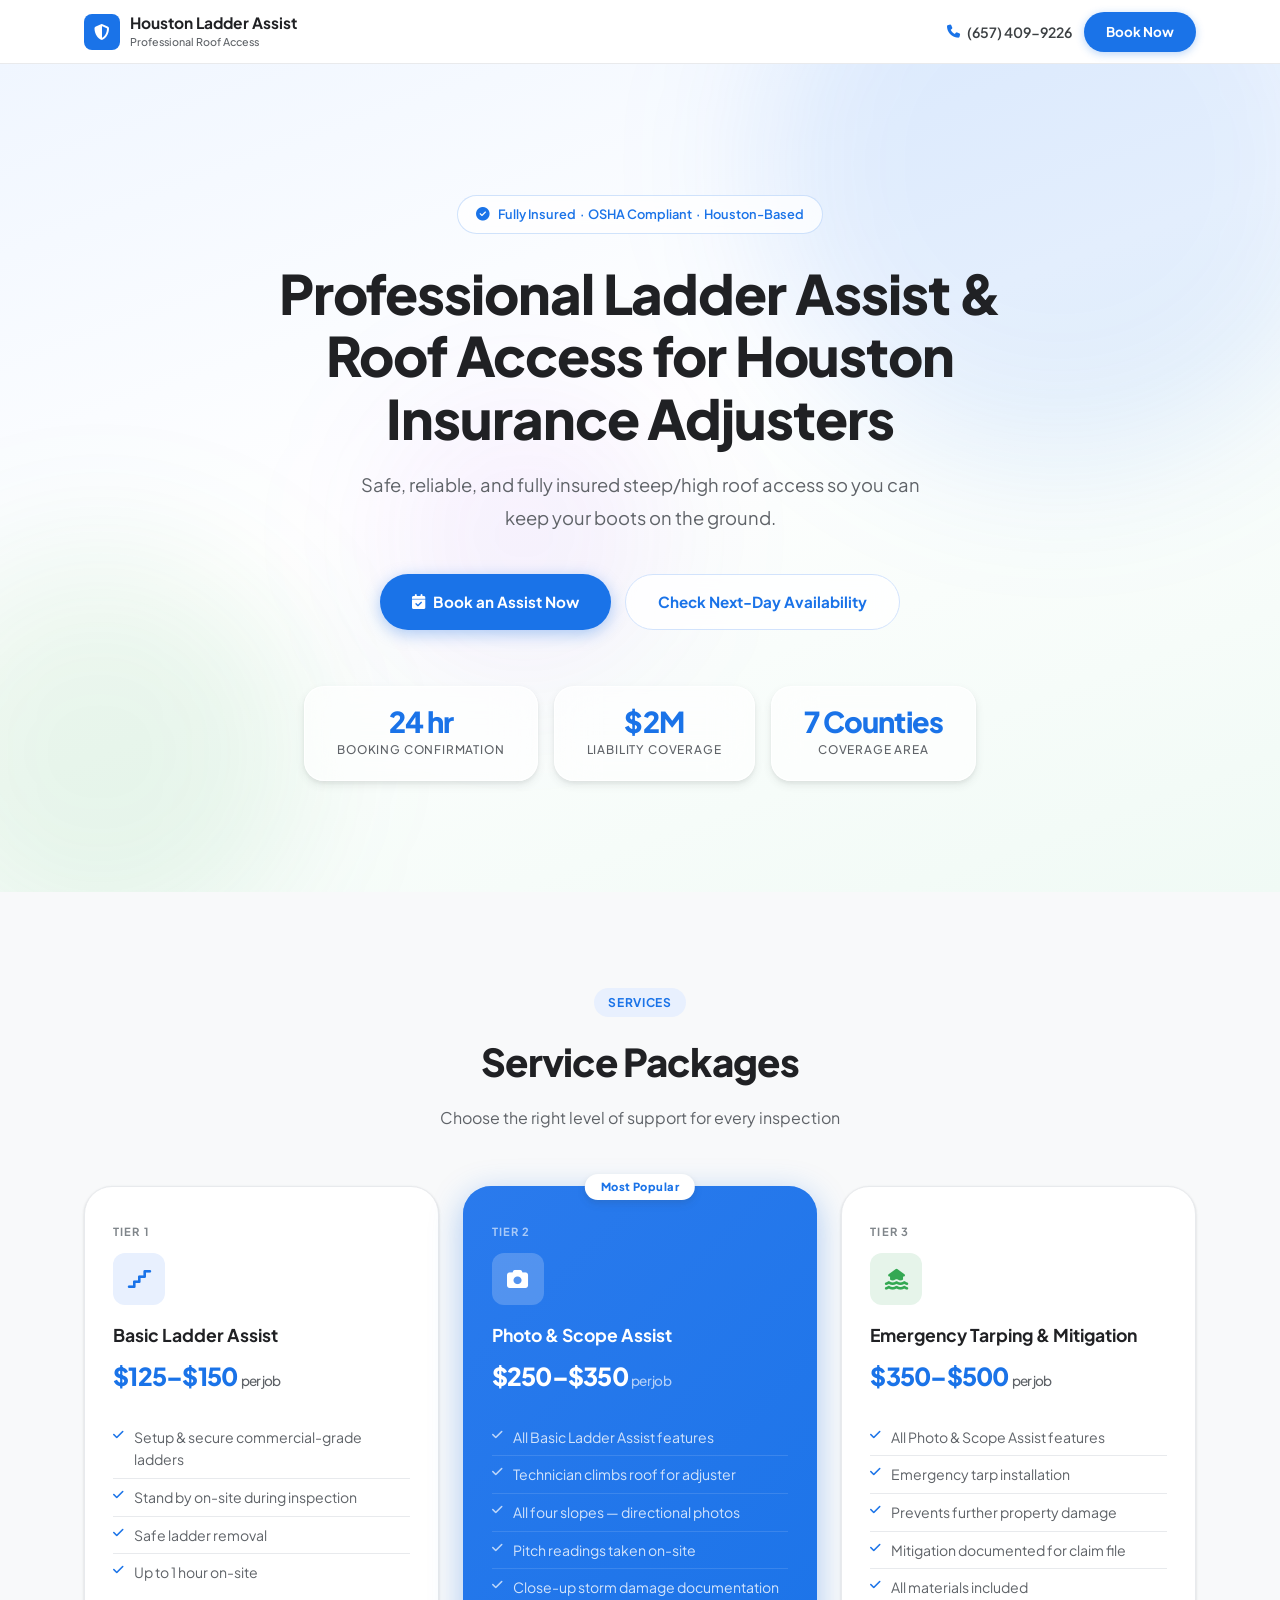
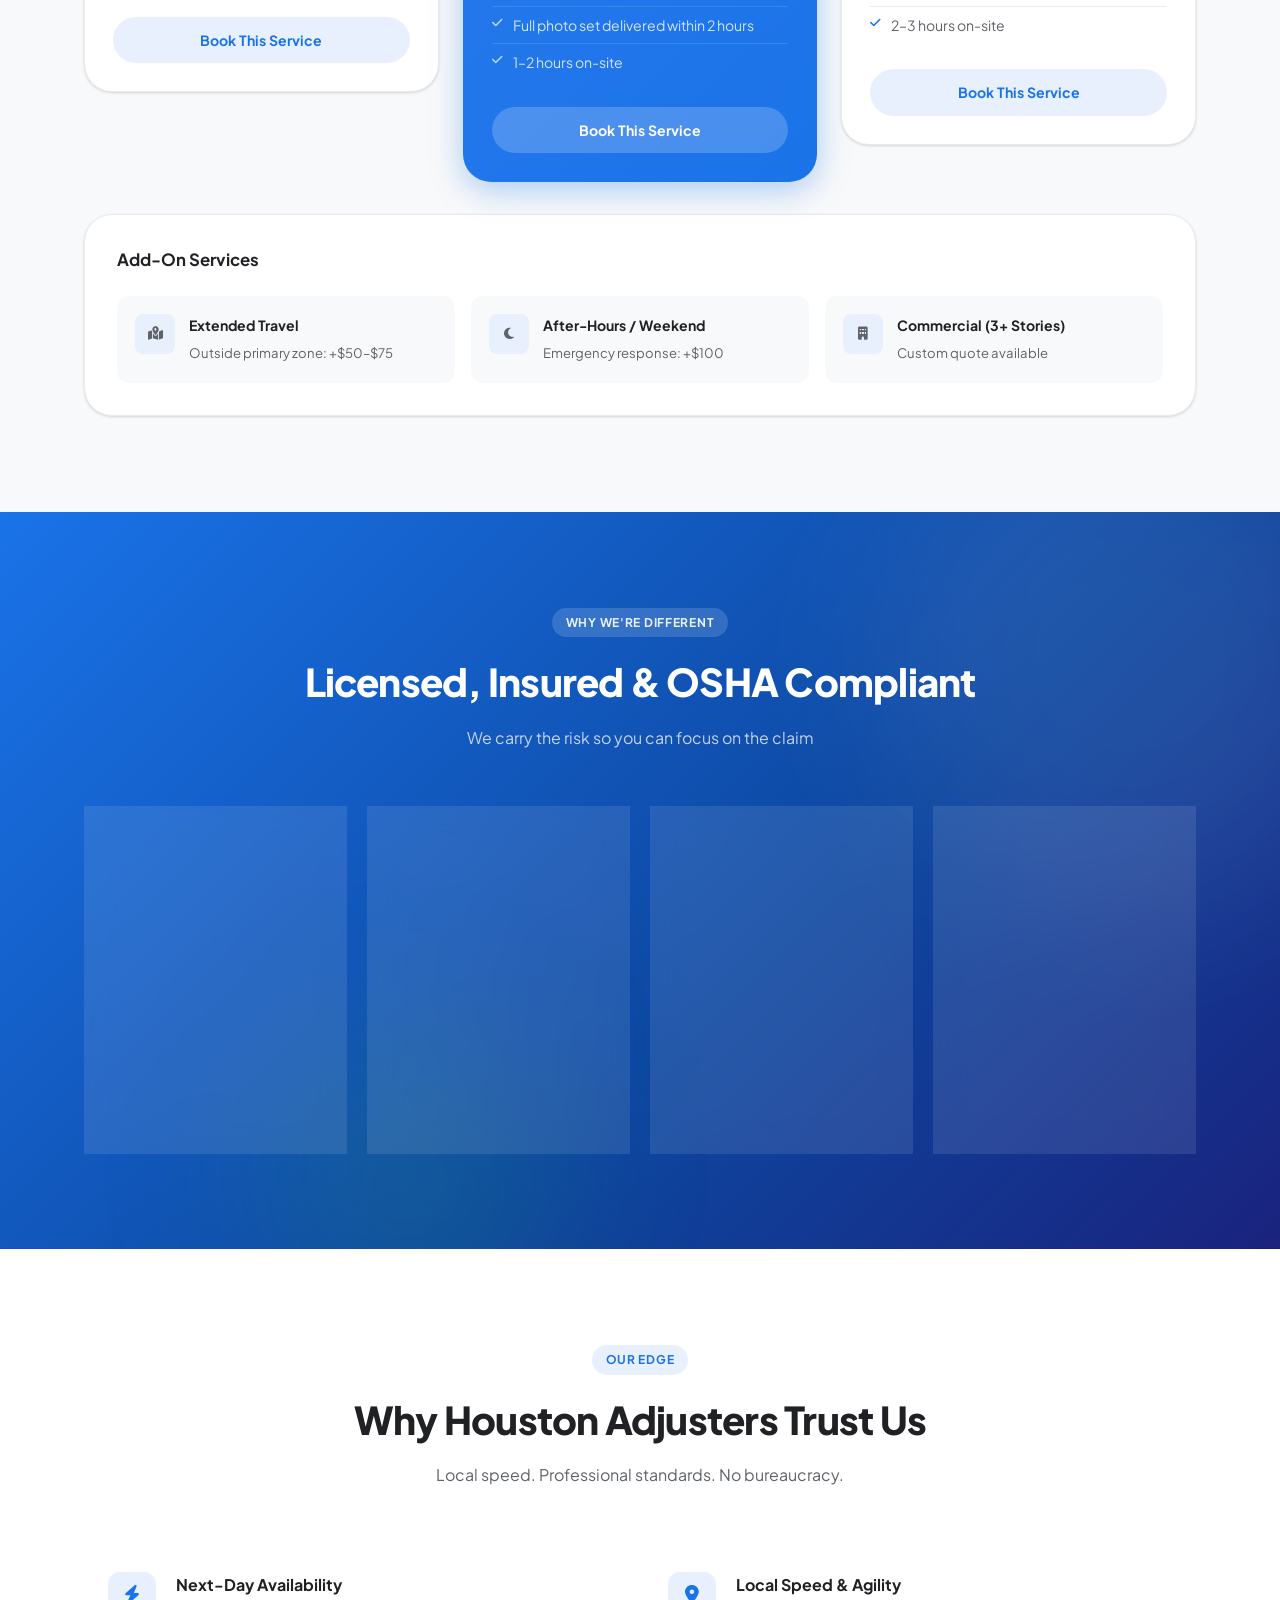
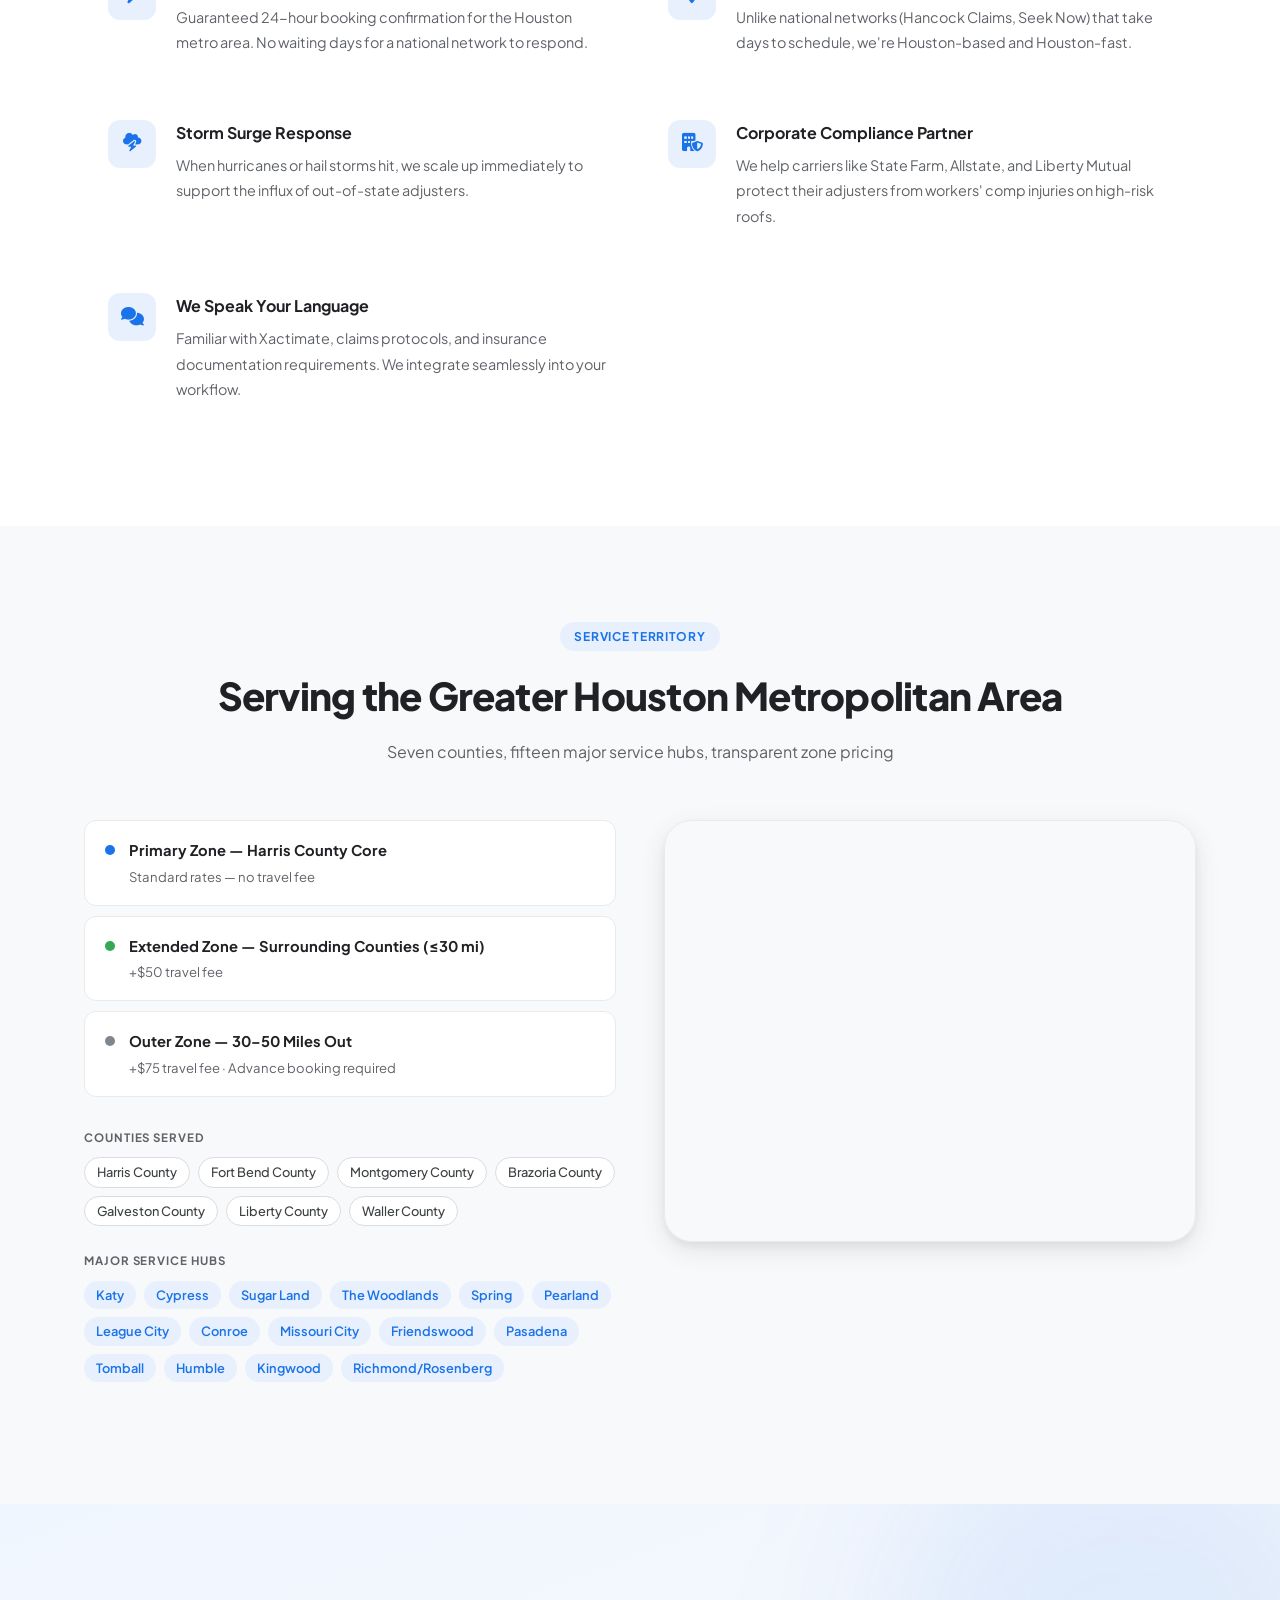
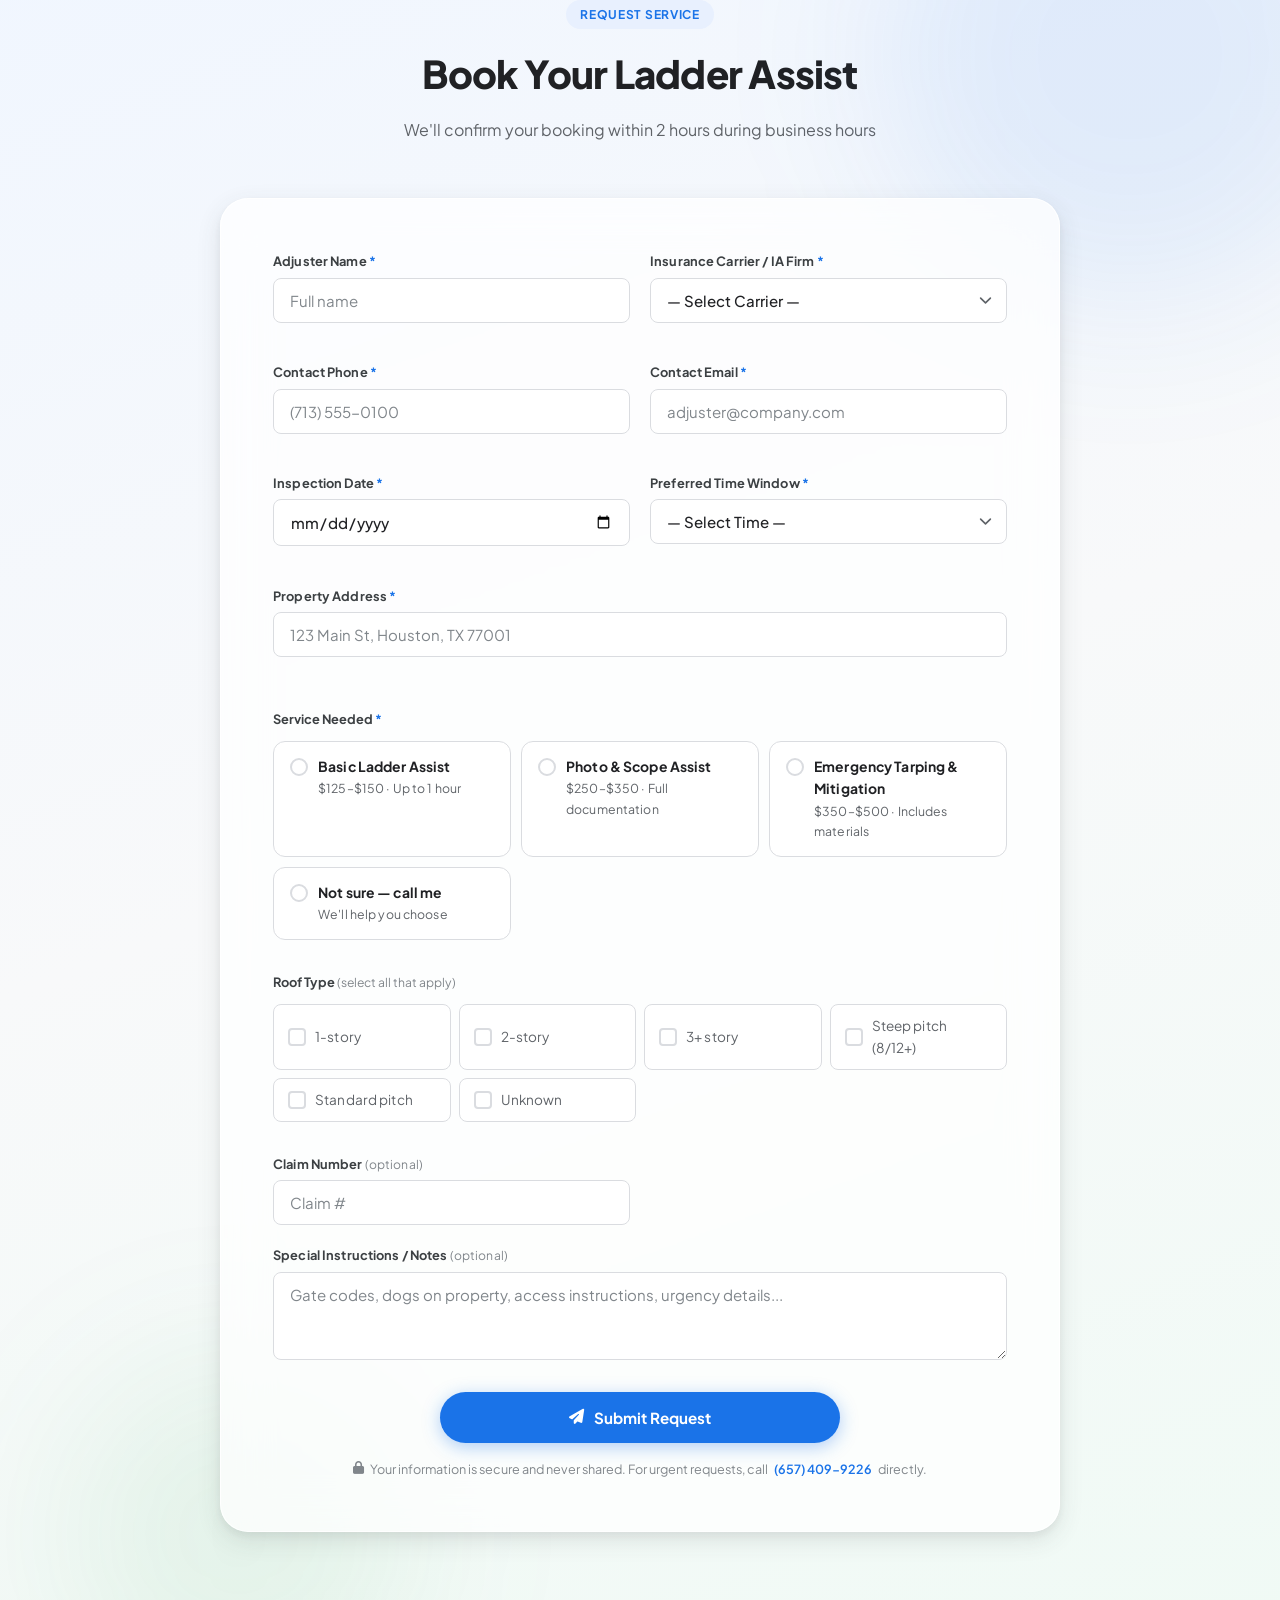
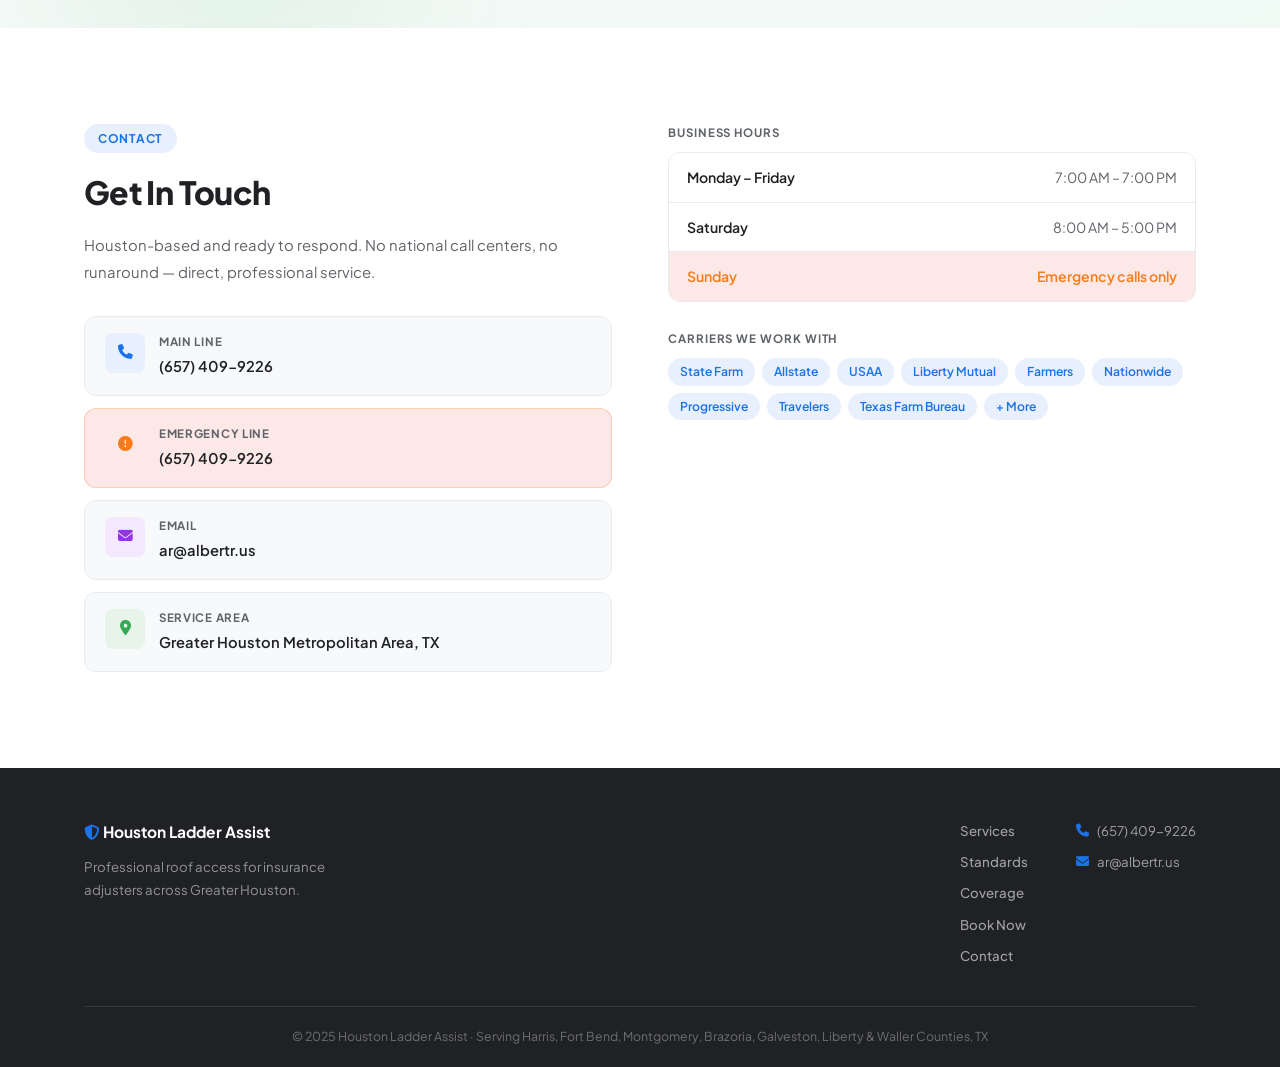
==== commit 517ade31: "Add phone/email contact info and wire up Formspree form submission - Replace all [INSERT PHONE/EMAIL" ====
--- a/index.html
+++ b/index.html
@@ -13,8 +13,8 @@
     "@type": "LocalBusiness",
     "name": "Houston Ladder Assist",
     "description": "Professional ladder assist and roof access service for insurance adjusters across Greater Houston",
-    "telephone": "[INSERT PHONE]",
-    "email": "[INSERT EMAIL]",
+    "telephone": "+16574099226",
+    "email": "ar@albertr.us",
     "areaServed": ["Harris County TX","Fort Bend County TX","Montgomery County TX","Brazoria County TX","Galveston County TX","Liberty County TX","Waller County TX"],
     "address": {"@type":"PostalAddress","addressLocality":"Houston","addressRegion":"TX","addressCountry":"US"},
     "openingHours": ["Mo-Fr 07:00-19:00","Sa 08:00-17:00"],
@@ -40,9 +40,9 @@
         </div>
       </a>
       <div class="header-actions">
-        <a href="tel:[INSERT-PHONE]" class="header-phone">
+        <a href="tel:6574099226" class="header-phone">
           <i class="fas fa-phone"></i>
-          <span>[INSERT PHONE]</span>
+          <span>(657) 409-9226</span>
         </a>
         <a href="#booking-form" class="btn-header-cta">Book Now</a>
       </div>
@@ -485,14 +485,17 @@
           </button>
           <p class="form-disclaimer">
             <i class="fas fa-lock"></i> Your information is secure and never shared.
-            For urgent requests, call <a href="tel:[INSERT-PHONE]">[INSERT PHONE]</a> directly.
+            For urgent requests, call <a href="tel:6574099226">(657) 409-9226</a> directly.
           </p>
         </div>
 
         <div class="form-success" id="formSuccess" hidden>
           <div class="success-icon"><i class="fas fa-circle-check"></i></div>
           <h3>Request Submitted!</h3>
-          <p>Thank you! We'll confirm your booking within 2 hours during business hours. For urgent requests, call us at <a href="tel:[INSERT-PHONE]">[INSERT PHONE]</a>.</p>
+          <p>Thank you! We'll confirm your booking within 2 hours during business hours. For urgent requests, call us at <a href="tel:6574099226">(657) 409-9226</a>.</p>
+        </div>
+        <div class="form-error" id="formError" hidden>
+          <p><i class="fas fa-triangle-exclamation"></i> Something went wrong. Please try again or call us at <a href="tel:6574099226">(657) 409-9226</a>.</p>
         </div>
       </form>
     </div>
@@ -507,17 +510,17 @@
           <h2>Get In Touch</h2>
           <p class="contact-intro">Houston-based and ready to respond. No national call centers, no runaround — direct, professional service.</p>
           <div class="contact-items">
-            <a href="tel:[INSERT-PHONE]" class="contact-item">
+            <a href="tel:6574099226" class="contact-item">
               <span class="contact-icon blue"><i class="fas fa-phone"></i></span>
-              <div><strong>Main Line</strong><span>[INSERT PHONE]</span></div>
+              <div><strong>Main Line</strong><span>(657) 409-9226</span></div>
             </a>
-            <a href="tel:[INSERT-EMERGENCY]" class="contact-item emergency">
+            <a href="tel:6574099226" class="contact-item emergency">
               <span class="contact-icon orange"><i class="fas fa-circle-exclamation"></i></span>
-              <div><strong>Emergency Line</strong><span>[INSERT EMERGENCY NUMBER]</span></div>
+              <div><strong>Emergency Line</strong><span>(657) 409-9226</span></div>
             </a>
-            <a href="mailto:[INSERT-EMAIL]" class="contact-item">
+            <a href="mailto:ar@albertr.us" class="contact-item">
               <span class="contact-icon purple"><i class="fas fa-envelope"></i></span>
-              <div><strong>Email</strong><span>[INSERT EMAIL]</span></div>
+              <div><strong>Email</strong><span>ar@albertr.us</span></div>
             </a>
             <div class="contact-item">
               <span class="contact-icon green"><i class="fas fa-location-dot"></i></span>
@@ -563,8 +566,8 @@
           <a href="#contact">Contact</a>
         </nav>
         <div class="footer-contact">
-          <a href="tel:[INSERT-PHONE]"><i class="fas fa-phone"></i> [INSERT PHONE]</a>
-          <a href="mailto:[INSERT-EMAIL]"><i class="fas fa-envelope"></i> [INSERT EMAIL]</a>
+          <a href="tel:6574099226"><i class="fas fa-phone"></i> (657) 409-9226</a>
+          <a href="mailto:ar@albertr.us"><i class="fas fa-envelope"></i> ar@albertr.us</a>
         </div>
       </div>
       <div class="footer-bottom">
